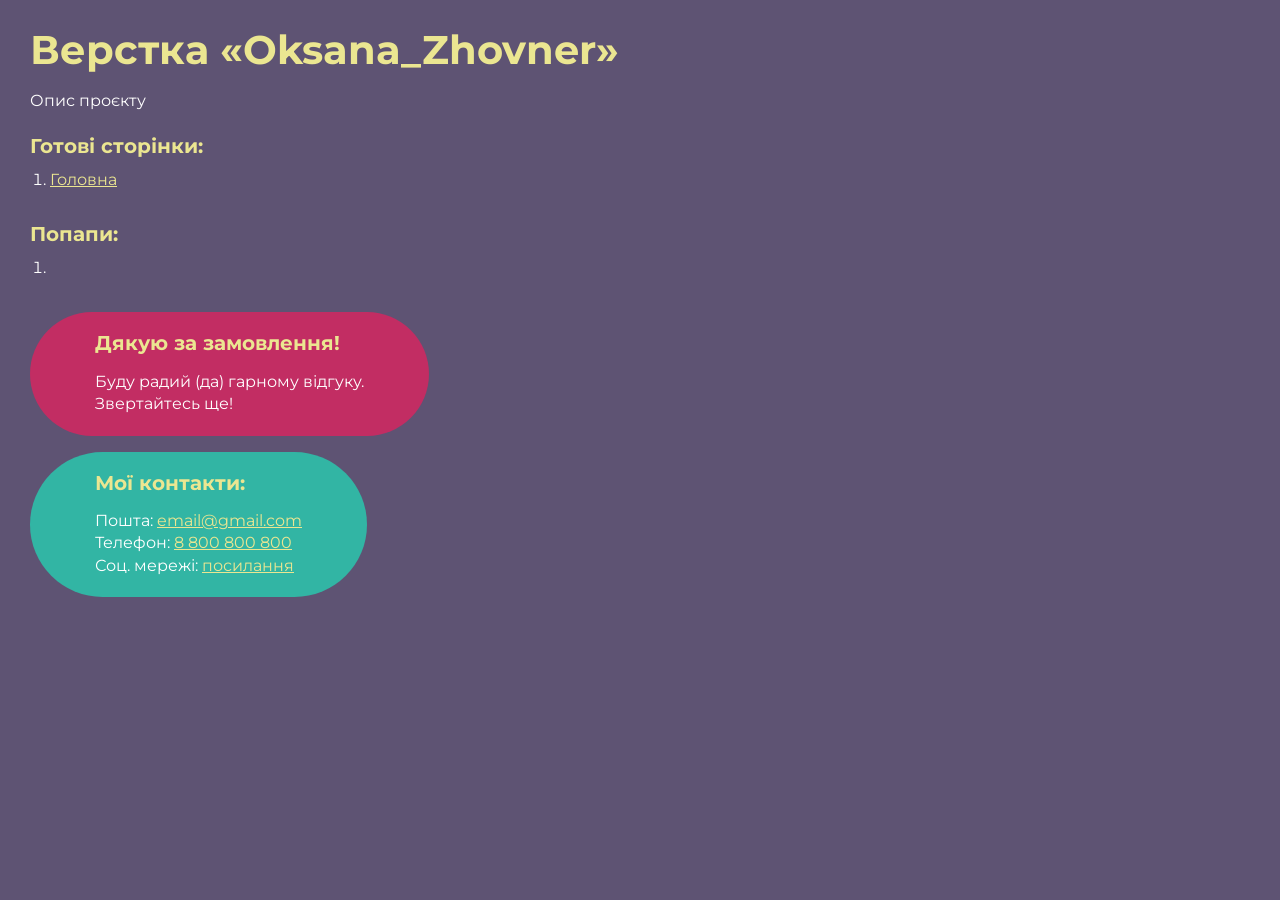
==== index.html @ d73afc0b "Add files via upload" ====
<!DOCTYPE html>
<html>

<head>
	<meta charset="UTF-8">
	<meta name="viewport" content="width=device-width, initial-scale=1.0">
	<title>Верстка «Oksana_Zhovner»</title>
</head>

<body>
	<div class="rootpage">
		<h1>Верстка «Oksana_Zhovner»</h1>
		<div class="rootpage__info">
			Опис проєкту
		</div>
		<h2>Готові сторінки:</h2>
		<ol class="rootpage__list">
			<li><a target="_blank" href="home.html">Головна</a></li>
		</ol>
		<h2>Попапи:</h2>
		<ol class="rootpage__list">
			<li><a target="_blank" href="home.html#"></a></li>
		</ol>
		<div class="rootpage__tnx">
			<h2>Дякую за замовлення!</h2>
			<p>Буду радий (да) гарному відгуку.</p>
			<p>Звертайтесь ще!</p>
		</div>
		<div class="rootpage__contacts">
			<h2>Мої контакти:</h2>
			<p>Пошта: <a href="mailto:email@gmail.com">email@gmail.com</a></p>
			<p>Телефон: <a href="tel:8800800800">8 800 800 800</a></p>
			<p>Соц. мережі: <a href="">посилання</a></p>
		</div>
	</div>
</body>
<style>
	@charset "UTF-8";
	@import url("https://fonts.googleapis.com/css?family=Montserrat:regular,700&display=swap");

	*,
	*::before,
	*::after {
		padding: 0px;
		margin: 0px;
		border: 0px;
		box-sizing: border-box;
	}

	html,
	body {
		height: 100%;
		margin: 0;
		padding: 0;
		min-width: 320px;
		width: 100%;
		color: #fff;
		background-color: #5e5373;
	}

	body {
		font-family: Montserrat;
		font-size: 100%;
		line-height: 1;
		font-size: 1rem;
	}

	a {
		text-decoration: underline;
		color: #ebe691
	}

	a:visited {
		text-decoration: underline;
		color: #aaa768;
	}

	a:hover {
		text-decoration: none;
	}

	ul li {
		list-style: none;
	}

	img {
		vertical-align: top;
	}

	.wrapper {
		width: 100%;
		min-height: 100%;
		overflow: hidden;
	}

	.rootpage {
		padding: 30px;
		display: flex;
		flex-direction: column;
		align-items: flex-start;
	}

	@media (max-width: 767px) {
		.rootpage {
			padding: 30px 15px;
		}
	}

	h1 {
		color: #ebe691;
		font-size: 2.5rem;
		margin: 0px 0px 1.25rem 0px;
	}

	@media (max-width: 767px) {
		h1 {
			font-size: 1.85rem;
			margin: 0px 0px 1.25rem 0px;
		}
	}

	h2 {
		color: #ebe691;
		font-size: 1.25rem;
		margin: 0px 0px 1rem 0px;
	}

	@media (max-width: 767px) {
		h2 {
			font-size: 1.125rem;
			margin: 0px 0px 1rem 0px;
		}
	}

	.rootpage__info {
		line-height: 140%;
		margin: 0px 0px 1.5rem 0px;
	}

	.rootpage__list {
		margin: 0px 0px 2.25rem 1.25rem;
	}

	.rootpage__list li:not(:last-child) {
		margin: 0px 0px 15px 0px;
	}

	.rootpage__contacts,
	.rootpage__tnx {
		border-radius: 200px;
		padding: 20px 65px;
		line-height: 140%;
	}

	@media (max-width: 767px) {

		.rootpage__contacts,
		.rootpage__tnx {
			border-radius: 40px;
			padding: 20px;
		}
	}

	.rootpage__contacts {
		background: #32b5a4;

	}

	.rootpage__contacts a {
		color: #ebe691;
	}

	.rootpage__tnx {
		background: #c22d63;
		margin: 0px 0px 1rem 0px;
	}
</style>

</html>
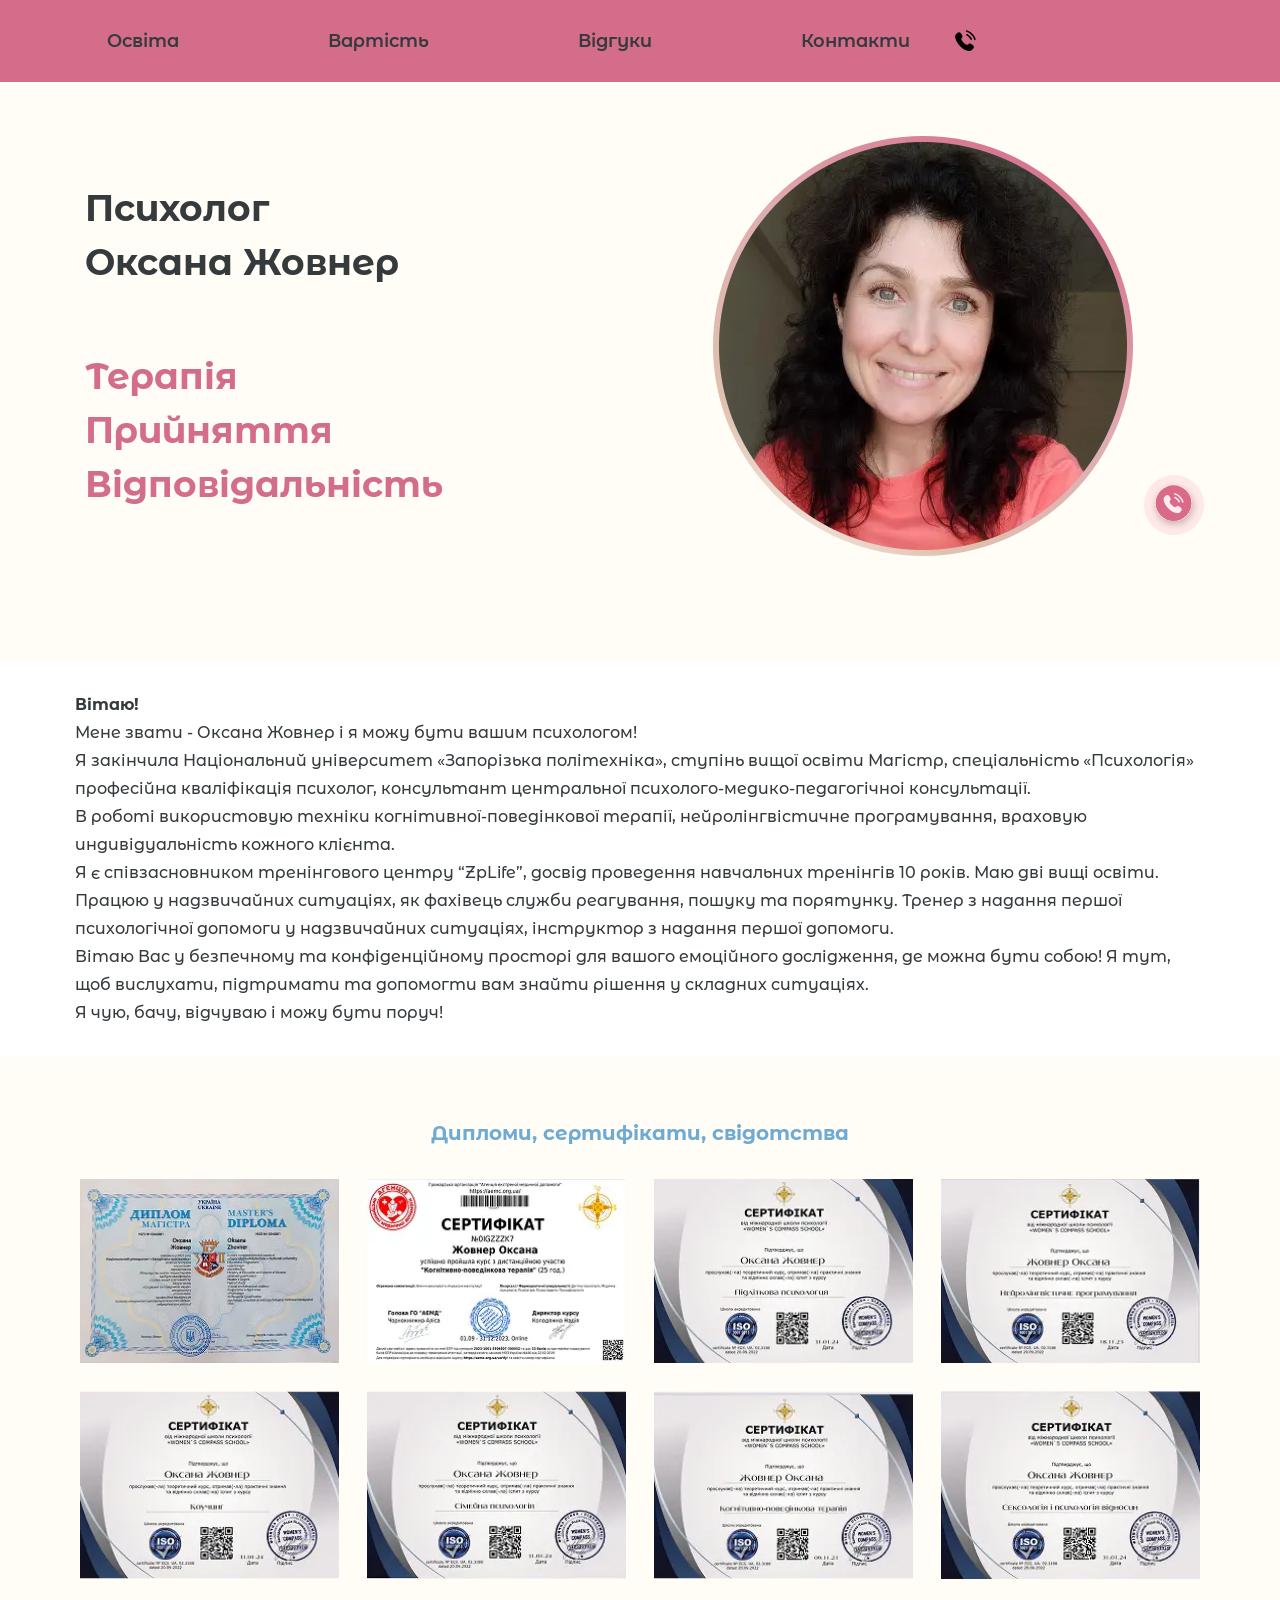
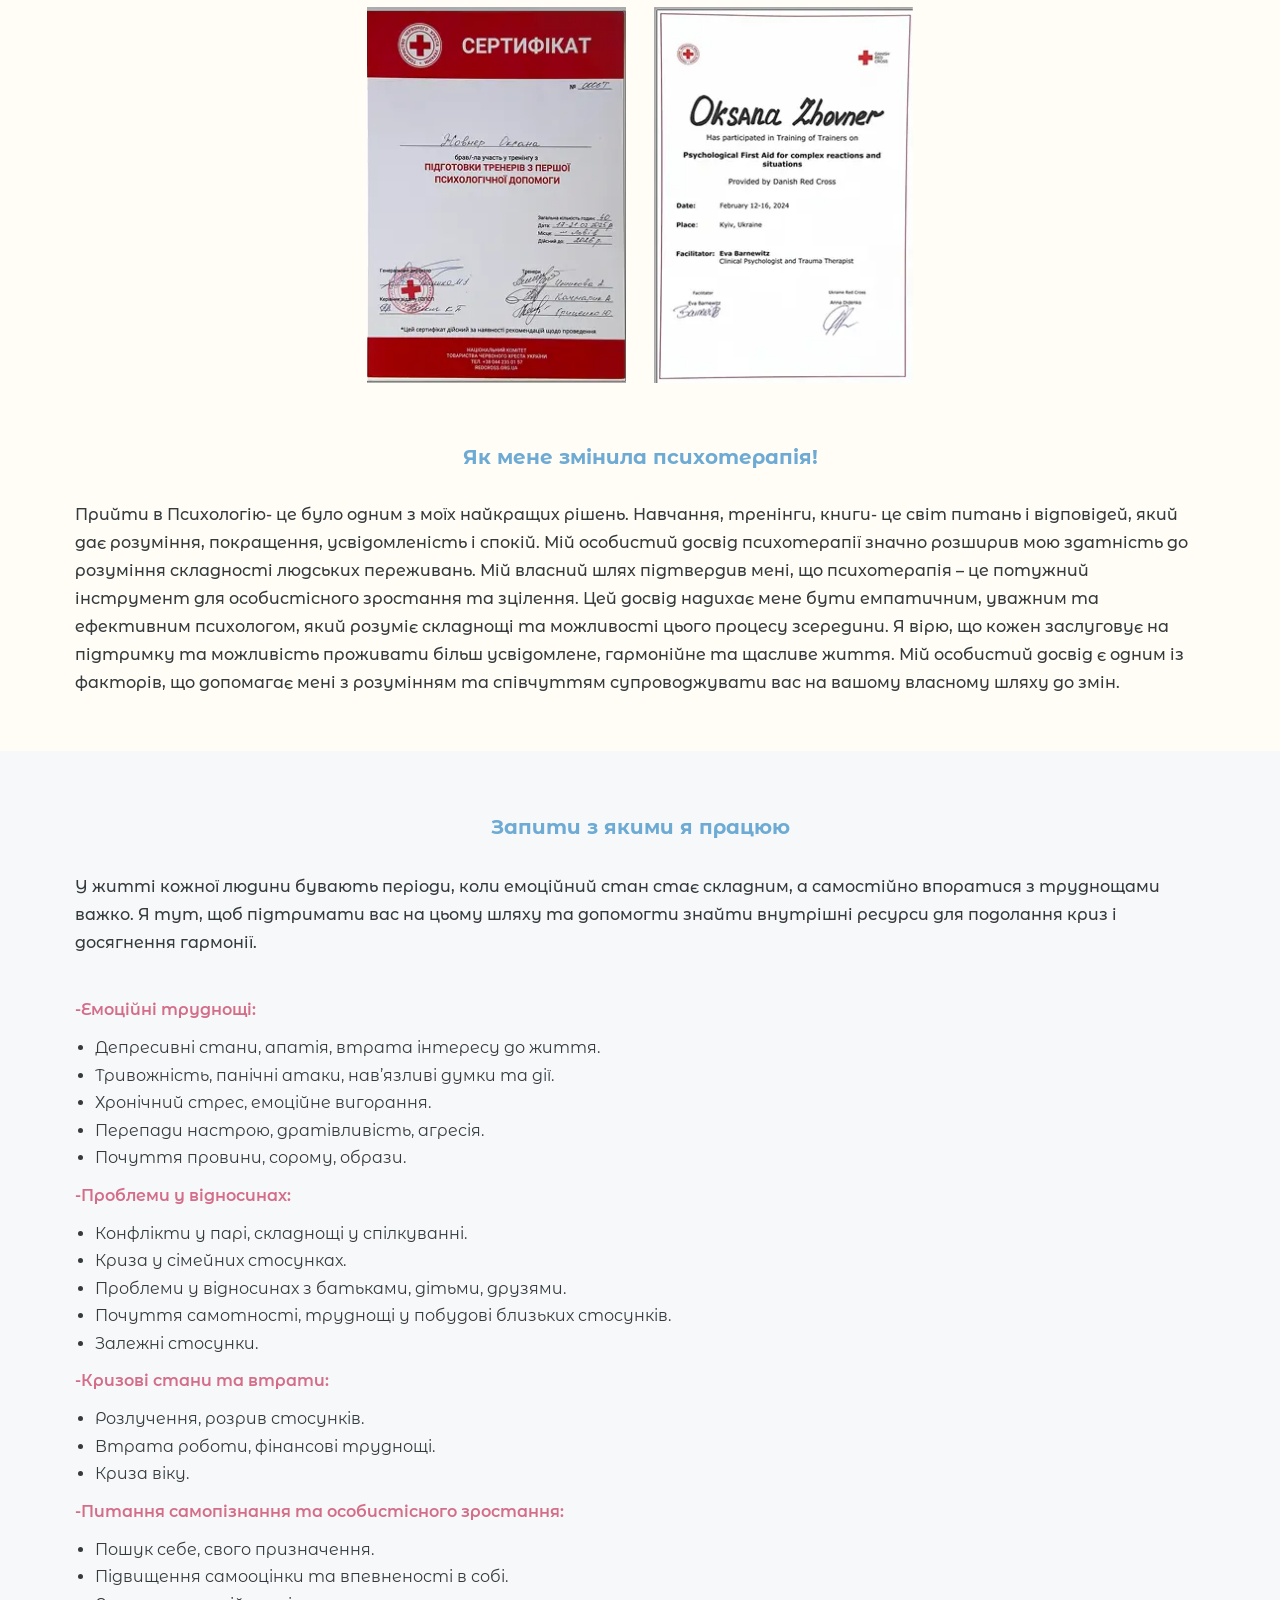
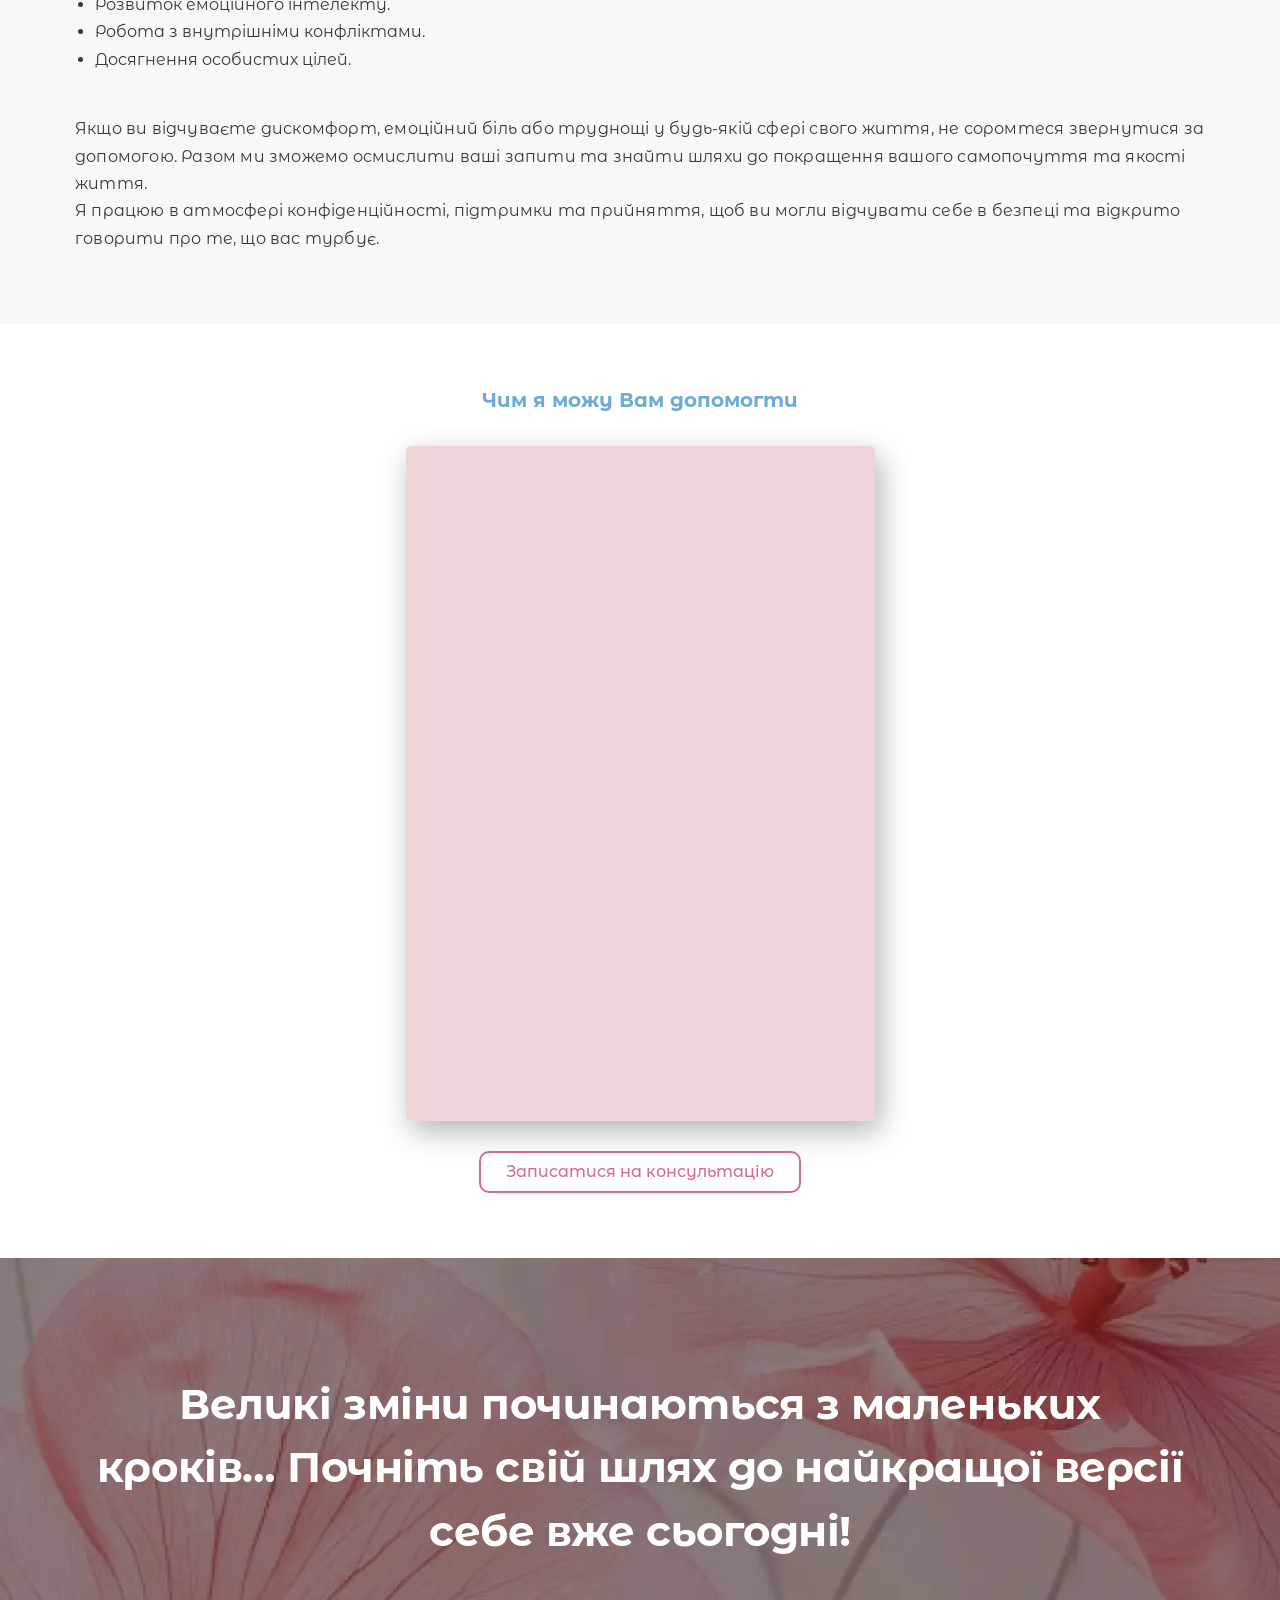
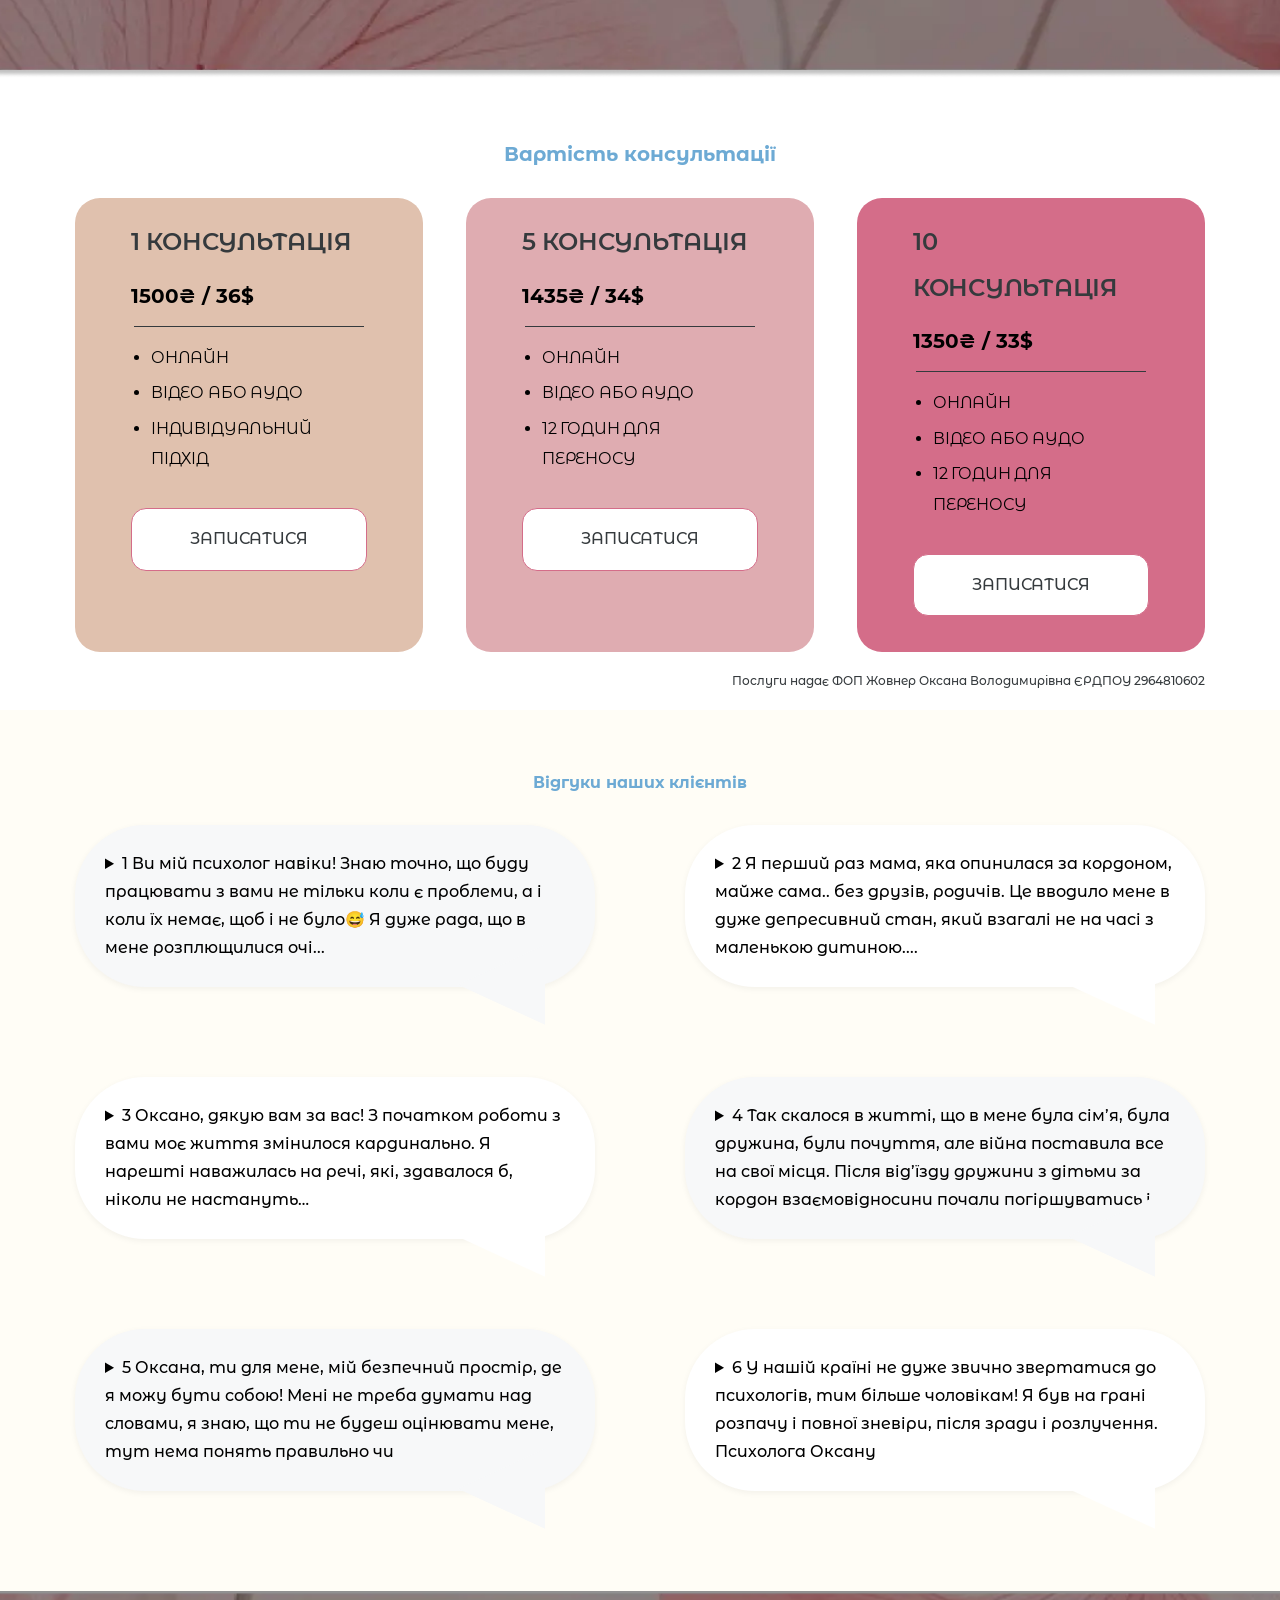
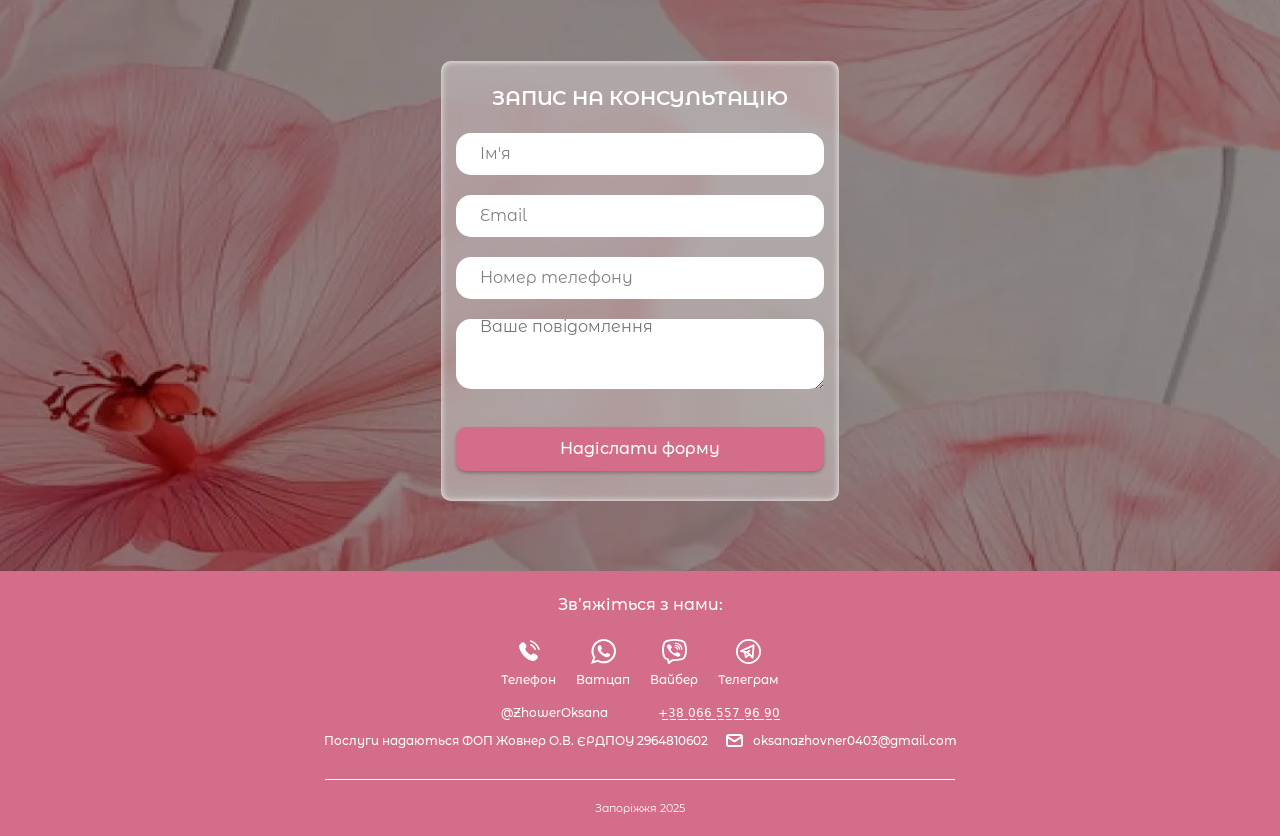
==== commit d8648c09: "Add files via upload" ====
--- a/index.html
+++ b/index.html
@@ -1,179 +1,472 @@
 <!DOCTYPE html>
-<html>
+<html lang="uk">
 
 <head>
+	<title>HomePage</title>
 	<meta charset="UTF-8">
+	<meta name="format-detection" content="telephone=no">
+	<style>
+		body {
+			opacity: 0;
+		}
+	</style>
+	<link rel="stylesheet" href="css/style.min.css?_v=20250708211549">
+	<link rel="shortcut icon" href="favicon.ico">
+	<!-- <meta name="robots" content="noindex, nofollow"> -->
 	<meta name="viewport" content="width=device-width, initial-scale=1.0">
-	<title>Верстка «Oksana_Zhovner»</title>
 </head>
 
 <body>
-	<div class="rootpage">
-		<h1>Верстка «Oksana_Zhovner»</h1>
-		<div class="rootpage__info">
-			Опис проєкту
+	<div class="wrapper">
+		<header class="header">
+			<div class="header__container">
+				<div class="header__menu menu">
+					<nav class="menu__body">
+						<ul class="menu__list">
+							<a href="#Освіта" data-goto-header data-goto=".page__diploma" class="menu__item">
+								<div class="menu__link">Освіта</div>
+							</a>
+							<a href="#Вартість" data-goto-header data-goto=".page__pricing" class="menu__item">
+								<div class="menu__link">Вартість</div>
+							</a>
+							<a href="#Відгуки" data-goto-header data-goto=".page__testimonials" class="menu__item">
+								<div class="menu__link">Відгуки</div>
+							</a>
+							<a href="#" data-goto-header data-goto=".footer" class="menu__item">
+								<div class="menu__link">Контакти</div>
+							</a>
+						</ul>
+					</nav>
+					<button type="button" class="menu__icon icon-menu"><span></span></button>
+				</div>
+				<div class="header__actions ">
+					<div class="header__hover">
+						<img class="header__icon" src="img/icon/phone-calling.svg" alt="Phone icon">
+					</div>
+					<span class="header__phone">
+						<a href="tel:+380665579690">+̲3̲8̲ ̲0̲6̲6̲ ̲5̲5̲7̲ ̲9̲6̲ ̲9̲0̲</a>
+					</span>
+				</div>
+			</div>
+		</header>
+		<div class="header__menu menu">
+			<button type="button" class="menu__icon icon-menu"><span></span></button>
+			<nav class="menu__body">
+				<ul class="menu__list">
+					<li class="menu__item"><a href="" class="menu__link"></a></li>
+					<li class="menu__item"><a href="#" class="menu__link">CONTACT US</a></li>
+				</ul>
+			</nav>
 		</div>
-		<h2>Готові сторінки:</h2>
-		<ol class="rootpage__list">
-			<li><a target="_blank" href="home.html">Головна</a></li>
-		</ol>
-		<h2>Попапи:</h2>
-		<ol class="rootpage__list">
-			<li><a target="_blank" href="home.html#"></a></li>
-		</ol>
-		<div class="rootpage__tnx">
-			<h2>Дякую за замовлення!</h2>
-			<p>Буду радий (да) гарному відгуку.</p>
-			<p>Звертайтесь ще!</p>
-		</div>
-		<div class="rootpage__contacts">
-			<h2>Мої контакти:</h2>
-			<p>Пошта: <a href="mailto:email@gmail.com">email@gmail.com</a></p>
-			<p>Телефон: <a href="tel:8800800800">8 800 800 800</a></p>
-			<p>Соц. мережі: <a href="">посилання</a></p>
+
+		<main class="page">
+			<section data-watch class="page__main main-block">
+				<div class="main-block__container">
+					<div class="main-block__content">
+						<div class="main-block__tittle">
+							<p>Психолог</p>
+							<p>Оксана Жовнер</p>
+						</div>
+						<div class="main-block__subtitle">
+							<p>Терапія</p>
+							<p>Прийняття</p>
+							<p>Відповідальність</p>
+						</div>
+					</div>
+					<div class="main-block__photo">
+						<div class="main-block__avatar">
+
+							<img class="main-block__image ibg" src="img/maine-block/maine_image.webp" alt="Image avatar Oksana Zhovner">
+						</div>
+
+						<a href="tel:+380665579690" class="main-block__phone-icon">
+							<img src="img/icon/phone_icon_pink.svg" alt="Phone icon">
+						</a>
+					</div>
+				</div>
+			</section>
+			<section data-watch-threshold="0.3" class="page__descriptions">
+				<div class="descriptions__container">
+					<div class="descriptions__text">
+						<b>Вітаю!</b>
+						<p>Мене звати - Оксана Жовнер і я можу бути вашим психологом!</p>
+						<p>Я закінчила Національний університет «Запорізька політехніка», ступінь вищої освіти Магістр, спеціальність «Психологія» професійна кваліфікація психолог, консультант центральної психолого-медико-педагогічноі консультації.</p>
+						<p>В роботі використовую техніки когнітивної-поведінкової терапії, нейролінгвістичне програмування, враховую индивідуальність кожного клієнта.</p>
+						<p>Я є співзасновником тренінгового центру “ZpLife”, досвід проведення навчальних тренінгів 10 років. Маю дві вищі освіти. Працюю у надзвичайних ситуаціях, як фахівець служби реагування, пошуку та порятунку. Тренер з надання першої психологічної допомоги у надзвичайних ситуаціях, інструктор з надання першої допомоги.</p>
+						<p>Вітаю Вас у безпечному та конфіденційному просторі для вашого емоційного дослідження, де можна бути собою! Я тут, щоб вислухати, підтримати та допомогти вам знайти рішення у складних ситуаціях.</p>
+						<p>Я чую, бачу, відчуваю і можу бути поруч!</p>
+					</div>
+				</div>
+			</section>
+			<section data-watch-threshold="0.3" class="page__diploma diploma">
+				<div class="diploma__container">
+					<div class="diploma__title">
+						<p>Дипломи, сертифікати, свідотства</p>
+					</div>
+					<div data-showmore="items" data-showmore-media="767.98" class="diploma__body">
+						<div data-showmore-content class="diploma__content">
+							<img class="diploma__image ibg" src="img/diplom/image_01.webp" alt="Diplom image">
+							<img class="diploma__image ibg" src="img/diplom/image_02.webp" alt="Diplom image">
+							<img class="diploma__image ibg" src="img/diplom/image_03.webp" alt="Diplom image">
+							<img class="diploma__image ibg" src="img/diplom/image_04.webp" alt="Diplom image">
+							<img class="diploma__image ibg" src="img/diplom/image_05.webp" alt="Diplom image">
+							<img class="diploma__image ibg" src="img/diplom/image_06.webp" alt="Diplom image">
+							<img class="diploma__image_7 ibg" src="img/diplom/image_07.webp" alt="Diplom image">
+							<img class="diploma__image_8 ibg" src="img/diplom/image_08.webp" alt="Diplom image">
+							<img class="diploma__image_9 ibg" src="img/diplom/image_09.webp" alt="Diplom image">
+							<img class="diploma__image_10 ibg" src="img/diplom/image_011.webp" alt="Diplom image">
+						</div>
+						<button hidden data-showmore-button type="button" class="diploma__more">
+							<span>Показати ще</span>
+							<img src="img/icon/arrow_right.svg" alt="Arrow image">
+							<span>Сховати</span>
+						</button>
+					</div>
+					<div class="diploma__about">
+						<div class="diploma__subtitle">Як мене змінила психотерапія!</div>
+						<div class="diploma__text">
+							Прийти в Психологію- це було одним з моїх найкращих рішень. Навчання, тренінги, книги- це світ питань і відповідей, який дає розуміння, покращення, усвідомленість і спокій.
+							Мій особистий досвід психотерапії значно розширив мою здатність до розуміння складності людських переживань.
+							Мій власний шлях підтвердив мені, що психотерапія – це потужний інструмент для особистісного зростання та зцілення. Цей досвід надихає мене бути емпатичним, уважним та ефективним психологом, який розуміє складнощі та можливості цього процесу зсередини.
+							Я вірю, що кожен заслуговує на підтримку та можливість проживати більш усвідомлене, гармонійне та щасливе життя. Мій особистий досвід є одним із факторів, що допомагає мені з розумінням та співчуттям супроводжувати вас на вашому власному шляху до змін.
+						</div>
+					</div>
+				</div>
+			</section>
+			<!--  -->
+			<section data-watch class="page__about about">
+				<div class="about__container">
+					<h2 class="about__title">
+						Запити з якими я працюю
+					</h2>
+					<div class="about__text">
+						<p class="about__intro">
+							У житті кожної людини бувають періоди, коли емоційний стан стає складним,
+							а самостійно впоратися з труднощами важко. Я тут, щоб підтримати вас на цьому шляху
+							та допомогти знайти внутрішні ресурси для подолання криз і досягнення гармонії.
+						</p>
+						<ul class="about__list">
+							<li>
+								<h3 class="about__subtitle">-Емоційні труднощі:</h3>
+								<ul class="about__list_first">
+									<li>Депресивні стани, апатія, втрата інтересу до життя.</li>
+									<li>Тривожність, панічні атаки, нав’язливі думки та дії.</li>
+									<li>Хронічний стрес, емоційне вигорання.</li>
+									<li>Перепади настрою, дратівливість, агресія.</li>
+									<li>Почуття провини, сорому, образи.</li>
+								</ul>
+							</li>
+							<li>
+								<h3 class="about__subtitle">-Проблеми у відносинах:</h3>
+								<ul class="about__list_second">
+									<li>Конфлікти у парі, складнощі у спілкуванні.</li>
+									<li>Криза у сімейних стосунках.</li>
+									<li>Проблеми у відносинах з батьками, дітьми, друзями.</li>
+									<li>Почуття самотності, труднощі у побудові близьких стосунків.</li>
+									<li>Залежні стосунки.</li>
+								</ul>
+							</li>
+							<li>
+								<h3 class="about__subtitle">-Кризові стани та втрати:</h3>
+								<ul class="about__list_third">
+									<li>Розлучення, розрив стосунків.</li>
+									<li>Втрата роботи, фінансові труднощі.</li>
+									<li>Криза віку.</li>
+								</ul>
+							</li>
+							<li>
+								<h3 class="about__subtitle">-Питання самопізнання та особистісного зростання:</h3>
+								<ul class="about__list_fourth">
+									<li>Пошук себе, свого призначення.</li>
+									<li>Підвищення самооцінки та впевненості в собі.</li>
+									<li>Розвиток емоційного інтелекту.</li>
+									<li>Робота з внутрішніми конфліктами.</li>
+									<li>Досягнення особистих цілей.</li>
+								</ul>
+							</li>
+						</ul>
+						<p class="about__outro_1">
+							Якщо ви відчуваєте дискомфорт, емоційний біль або труднощі у будь-якій сфері свого життя,
+							не соромтеся звернутися за допомогою. Разом ми зможемо осмислити ваші запити
+							та знайти шляхи до покращення вашого самопочуття та якості життя.
+						</p>
+						<p class="about__outro">
+							Я працюю в атмосфері конфіденційності, підтримки та прийняття,
+							щоб ви могли відчувати себе в безпеці та відкрито говорити про те, що вас турбує.
+						</p>
+					</div>
+				</div>
+			</section>
+			<section data-watch class="page__help">
+				<div data-prlx-parent class="help__container">
+					<h2 class="help__title">
+						Чим я можу Вам допомогти
+					</h2>
+					<div data-prlx-cx="500" class="help__body">
+						<div class="help__video">
+							<iframe src="https://www.youtube.com/embed/Cp5mmVg9e_U" title="YouTube Shorts player" allowfullscreen frameborder="0" allow="accelerometer; autoplay; clipboard-write; encrypted-media; gyroscope; picture-in-picture; web-share">
+							</iframe>
+						</div>
+						<a href="#" data-popup="#popup" class="link">
+							<button type="submit" class="help__button button button--big">Записатися на консультацію</button>
+						</a>
+
+					</div>
+				</div>
+				<div class="help__background background">
+					<img class="background__image" src="img/help/help_background_dark.webp" alt="Background image">
+					<div class="background__content">
+						<h2 class="background__subtitle">
+							Великі зміни починаються з маленьких кроків…
+							Почніть свій шлях до найкращої версії себе вже сьогодні!
+						</h2>
+					</div>
+				</div>
+			</section>
+			<section data-watch class="page__pricing">
+				<div class="pricing__container">
+					<h2 class="pricing__title">
+						Вартість консультації
+					</h2>
+					<div class="pricing__items">
+						<article class="pricing__item item-pricing--one">
+							<h3 class="item-pricing__title">1 консультація</h3>
+							<div class="item-pricing__cost">1500₴ / 36$</div>
+							<hr class="item-pricing__line">
+							<ul class="item-pricing__feauters">
+								<li>онлайн</li>
+								<li>відео або аудо</li>
+								<li>індивідуальний підхід</li>
+							</ul>
+							<a href="#" data-popup="#popup" class="link">
+								<button type="submit" class="help__button button button--wight">Записатися</button>
+							</a>
+						</article>
+						<article class="pricing__item item-pricing--five">
+							<h3 class="item-pricing__title">5 консультація</h3>
+							<div class="item-pricing__cost">1435₴ / 34$</div>
+							<hr class="item-pricing__line">
+							<ul class="item-pricing__feauters">
+								<li>онлайн</li>
+								<li>відео або аудо</li>
+								<li>12 годин для переносу</li>
+							</ul>
+							<a href="#" data-popup="#popup" class="link">
+								<button type="submit" class="help__button button button--wight">Записатися</button>
+							</a>
+						</article>
+						<article class="pricing__item item-pricing--ten">
+							<h3 class="item-pricing__title">10 консультація</h3>
+							<div class="item-pricing__cost">1350₴ / 33$</div>
+							<hr class="item-pricing__line">
+							<ul class="item-pricing__feauters">
+								<li>онлайн</li>
+								<li>відео або аудо</li>
+								<li>12 годин для переносу</li>
+							</ul>
+							<a href="#" data-popup="#popup" class="link">
+								<button type="submit" class="help__button button button--wight">Записатися</button>
+							</a>
+						</article>
+					</div>
+					<div class="pricing__info">
+						Послуги надає ФОП Жовнер Оксана Володимирівна ЄРДПОУ 2964810602
+					</div>
+				</div>
+			</section>
+			<section data-watch class="page__testimonials">
+				<div class="testimonials__container">
+					<h2 class="testimonials__title">
+						Відгуки наших клієнтів
+					</h2>
+					<div class="testimonials__body">
+						<div data-spollers data-one-spoller class="testimonials__spollers spollers-testimonials">
+							<details class="spollers-testimonials__item">
+								<summary class="spollers-testimonials__title">
+									1 Ви мій психолог навіки! Знаю точно, що буду працювати з вами не тільки коли є проблеми, а і коли їх немає, щоб і не було😅
+									Я дуже рада, що в мене розплющилися очі...
+								</summary>
+								<div class="spollers-testimonials__body">
+									Ви мій психолог навіки! Знаю точно, що буду працювати з вами не тільки коли є проблеми, а і коли їх немає, щоб і не було😅
+									Я дуже рада, що в мене розплющилися очі, я ніби прокинулась від того нескінченного коматоза..
+									Дякую вам! А ще дуже цікаві домашні завдання
+								</div>
+							</details>
+							<details class="spollers-testimonials__item">
+								<summary class="spollers-testimonials__title">
+									2 Я перший раз мама, яка опинилася за кордоном, майже сама.. без друзів, родичів. Це вводило мене в дуже депресивний стан, який взагалі не на часі з маленькою дитиною....
+								</summary>
+								<div class="spollers-testimonials__body">
+									Я перший раз мама, яка опинилася за кордоном, майже сама.. без друзів, родичів. Це вводило мене в дуже депресивний стан, який взагалі не на часі з маленькою дитиною.
+									якую вам за підтримку, за те що ви не осудили, а були поруч
+								</div>
+							</details>
+							<details class="spollers-testimonials__item">
+								<summary class="spollers-testimonials__title">
+									3 Оксано, дякую вам за вас! З початком роботи з вами моє життя змінилося кардинально. Я нарешті наважилась на речі, які, здавалося б, ніколи не настануть…
+								</summary>
+								<div class="spollers-testimonials__body">
+									Оксано, дякую вам за вас! З початком роботи з вами моє життя змінилося кардинально. Я нарешті наважилась на речі, які, здавалося б, ніколи не настануть…
+									Я знайшла любов.. Любов до себе.
+									Відчуваю себе дуже гармонійно, як ніколи до того.
+									Дякую за вашу роботу, буду обов’язково ...
+								</div>
+							</details>
+							<details class="spollers-testimonials__item">
+								<summary class="spollers-testimonials__title">
+									4 Так скалося в житті, що в мене була сім’я, була дружина, були почуття, але війна поставила все на свої місця. Після від’їзду дружини з дітьми за кордон взаємовідносини почали погіршуватись і
+								</summary>
+								<div class="spollers-testimonials__body">
+									Так сталося в житті, що в мене була сім’я, була дружина, були почуття, але війна поставила все на свої місця. Після від’їзду дружини з дітьми за кордон взаємовідносини почали погіршуватись і наш 12-річний шлюб розпався. Мені знадобилося більше року, щоб зрозуміти, що без компетентного і професійного спеціаліста я не зможу відновити свій емоційний стан. Моя сестра порадила мені звернутися до психолога. І ось у вересні 2023р. я почав наше спілкування з Оксаною. Відразу в мене склалось враження, що це досвідчений і розумний фахівець, знаток своєї психологічної справи. Кожна зустріч з Оксаною проходила у комфортній обстановці, під час якої ми фіксували прогрес, домашні завдання і робили висновки. Треба відмітити, що тільки бажання і плідна співпраця з Оксаною змогли наповнити мене всередині і відновити мене як особистість, як чоловіка, який любить, цінує, поважає себе, і заслуговує на те, щоб бути щасливим і дарувати щастя і щасливі моменти іншим.
+								</div>
+							</details>
+							<details class="spollers-testimonials__item">
+								<summary class="spollers-testimonials__title">
+									5 Оксана, ти для мене, мій безпечний простір, де я можу бути собою! Мені не треба думати над словами, я знаю, що ти не будеш оцінювати мене, тут нема понять правильно чи
+								</summary>
+								<div class="spollers-testimonials__body">
+									Оксана, ти для мене, мій безпечний простір, де я можу бути собою! Мені не треба думати над словами, я знаю, що ти не будеш оцінювати мене, тут нема понять правильно чи неправильно. Я не хочу ділитися особистим з людьми, щоб когось не засмучувати, а когось не радувати.
+									Ти моя найкраща подружка за гроші і це для мене найкращий і найзручніший варіант! Дякую за професійність, за відчуття і підтримку!
+								</div>
+							</details>
+							<details class="spollers-testimonials__item">
+								<summary class="spollers-testimonials__title">
+									6 У нашій країні не дуже звично звертатися до психологів, тим більше чоловікам! Я був на грані розпачу і повної зневіри, після зради і розлучення. Психолога Оксану
+								</summary>
+								<div class="spollers-testimonials__body">
+									У нашій країні не дуже звично звертатися до психологів, тим більше чоловікам! Я був на грані розпачу і повної зневіри, після зради і розлучення. Психолога Оксану мені порекомендував друг, якому його друг розповідав про її роботу.
+									Зараз я розумію, що звернутись до психолога, було моє найкраще рішення за останній рік! Чуйна, спокійна, розумна, зважена, вміє слухати, інтелігентна людина.
+									Зараз я відчуваю впевненість у завтрашньому дні, я знаю, що саме зараз мій найкращий час для себе!
+									Дякую за роботу!
+								</div>
+							</details>
+						</div>
+					</div>
+				</div>
+			</section>
+			<section data-watch class="page__contacts contacts">
+				<div class="contacts__backgrounds">
+					<img class="contacts__image" src="img/contacts/Mask group.webp" alt="Backgrounds image">
+				</div>
+				<div class="container__contacts">
+					<div class="contacts__body">
+						<form action="#" class="contacts__form form">
+							<h2 class="form__title">Запис на консультацію</h2>
+							<div class="form__item">
+								<input autocomplete="off" type="text" name="form[]" data-error="Error" data-required placeholder="Ім'я" class="form__input">
+							</div>
+							<div class="form__item">
+								<input autocomplete="off" type="text" name="form[]" data-error="Error" data-required="email" placeholder="Email" class="form__input">
+							</div>
+							<div class="form__item">
+								<input autocomplete="off" type="number" name="form[]" data-error="Error" data-required="Phone" placeholder="Номер телефону" class="form__input">
+							</div>
+							<div class="form__item">
+								<textarea autocomplete="off" name="form[]" placeholder="Ваше повідомлення" data-error="Error" class="form__input--text"></textarea>
+							</div>
+							<div class="form__item">
+								<button type="submit" class="form__button button button--send">
+									Надіслати форму
+								</button>
+							</div>
+						</form>
+					</div>
+				</div>
+			</section>
+		</main>
+		<footer class="footer">
+			<div class="footer__container">
+				<h2 class="footer__title">Зв’яжіться з нами:</h2>
+				<div class="footer__social social">
+					<div class="social__items">
+						<div class="social__item">
+							<a href="tel:+380665579690" class="social__conact">
+								<img class="social__icon" src="img/icon/phone.svg" alt="Icon phone call">
+								<div class="social__label">Телефон</div>
+							</a>
+						</div>
+						<div class="social__item">
+							<a href="https://wa.me/380665579690" class="social__conact">
+								<img class="social__icon" src="img/icon/watsap.svg" alt="Icon whatsapp">
+								<div class="social__label">Ватцап</div>
+							</a>
+						</div>
+						<div class="social__item">
+							<a href="viber://chat?number=+380665579690" class="social__conact">
+								<img class="social__icon" src="img/icon/viber.svg" alt="Icon viber">
+								<div class="social__label">Вайбер</div>
+							</a>
+						</div>
+						<div class="social__item">
+							<a href="https://t.me/ZhovnerOksana" class="social__conact">
+								<img class="social__icon" src="img/icon/telegram.svg" alt="Icon telegram">
+								<div class="social__label">Телеграм</div>
+							</a>
+						</div>
+					</div>
+				</div>
+				<div class="footer__info">
+					<div class="footer__block">
+						<p><a href="https://t.me/ZhovnerOksana">@ZhowerOksana</a></p>
+					</div>
+					<div class="footer__block">
+						<p class="footer__call">
+							<a href="tel:+380665579690">+̲3̲8̲ ̲0̲6̲6̲ ̲5̲5̲7̲ ̲9̲6̲ ̲9̲0̲</a>
+						</p>
+					</div>
+				</div>
+				<div class="footer__paid">
+					<div class="footer__blocks">
+						<p>Послуги надаються ФОП Жовнер О.В. ЄРДПОУ 2964810602</p>
+					</div>
+					<div class="footer__blocks">
+						<a class="footer__mail" href="mailto:devchapter@gmail.com">oksanazhovner0403@gmail.com
+							<img class="footer__icons" src="img/icon/list-mail.svg" alt="Icon e-mail">
+						</a>
+					</div>
+				</div>
+				<div class="footer__decor"></div>
+				<div class="footer__copyright">
+					<p>Запоріжжя 2025</p>
+				</div>
+			</div>
+		</footer>
+	</div>
+	<script src="js/app.min.js?_v=20250708211549"></script>
+	<div id="popup" aria-hidden="true" class="popup">
+		<div class="popup__wrapper">
+			<div class="popup__content">
+				<button data-close type="button" class="popup__close">
+					<svg width="23" height="23" viewBox="0 0 23 23" fill="none" xmlns="http://www.w3.org/2000/svg">
+						<path opacity="0.850056" d="M1.73333 1.48883L21.5469 21.0288" stroke="#979797" stroke-linecap="square" />
+						<path opacity="0.850056" d="M21.2667 1.48883L1.45309 21.0288" stroke="#979797" stroke-linecap="square" />
+					</svg>
+				</button>
+				<div class="popup__text">
+					<form action="#" class="contacts__form form--popup">
+						<h2 class="form__title">Запис на консультацію</h2>
+						<div class="form__item">
+							<input autocomplete="off" type="text" name="form[]" data-error="Error" data-required placeholder="Ім'я" class="form__input">
+						</div>
+						<div class="form__item">
+							<input autocomplete="off" type="text" name="form[]" data-error="Error" data-required="email" placeholder="Email" class="form__input">
+						</div>
+						<div class="form__item">
+							<input autocomplete="off" type="number" name="form[]" data-error="Error" data-required="Phone" placeholder="Номер телефону" class="form__input">
+						</div>
+						<div class="form__item">
+							<textarea autocomplete="off" name="form[]" placeholder="Ваше повідомлення" data-error="Error" class="form__input--text"></textarea>
+						</div>
+						<div class="form__item">
+							<button type="submit" class="form__button button button--send">
+								Надіслати форму
+							</button>
+						</div>
+					</form>
+				</div>
+			</div>
 		</div>
 	</div>
 </body>
-<style>
-	@charset "UTF-8";
-	@import url("https://fonts.googleapis.com/css?family=Montserrat:regular,700&display=swap");
-
-	*,
-	*::before,
-	*::after {
-		padding: 0px;
-		margin: 0px;
-		border: 0px;
-		box-sizing: border-box;
-	}
-
-	html,
-	body {
-		height: 100%;
-		margin: 0;
-		padding: 0;
-		min-width: 320px;
-		width: 100%;
-		color: #fff;
-		background-color: #5e5373;
-	}
-
-	body {
-		font-family: Montserrat;
-		font-size: 100%;
-		line-height: 1;
-		font-size: 1rem;
-	}
-
-	a {
-		text-decoration: underline;
-		color: #ebe691
-	}
-
-	a:visited {
-		text-decoration: underline;
-		color: #aaa768;
-	}
-
-	a:hover {
-		text-decoration: none;
-	}
-
-	ul li {
-		list-style: none;
-	}
-
-	img {
-		vertical-align: top;
-	}
-
-	.wrapper {
-		width: 100%;
-		min-height: 100%;
-		overflow: hidden;
-	}
-
-	.rootpage {
-		padding: 30px;
-		display: flex;
-		flex-direction: column;
-		align-items: flex-start;
-	}
-
-	@media (max-width: 767px) {
-		.rootpage {
-			padding: 30px 15px;
-		}
-	}
-
-	h1 {
-		color: #ebe691;
-		font-size: 2.5rem;
-		margin: 0px 0px 1.25rem 0px;
-	}
-
-	@media (max-width: 767px) {
-		h1 {
-			font-size: 1.85rem;
-			margin: 0px 0px 1.25rem 0px;
-		}
-	}
-
-	h2 {
-		color: #ebe691;
-		font-size: 1.25rem;
-		margin: 0px 0px 1rem 0px;
-	}
-
-	@media (max-width: 767px) {
-		h2 {
-			font-size: 1.125rem;
-			margin: 0px 0px 1rem 0px;
-		}
-	}
-
-	.rootpage__info {
-		line-height: 140%;
-		margin: 0px 0px 1.5rem 0px;
-	}
-
-	.rootpage__list {
-		margin: 0px 0px 2.25rem 1.25rem;
-	}
-
-	.rootpage__list li:not(:last-child) {
-		margin: 0px 0px 15px 0px;
-	}
-
-	.rootpage__contacts,
-	.rootpage__tnx {
-		border-radius: 200px;
-		padding: 20px 65px;
-		line-height: 140%;
-	}
-
-	@media (max-width: 767px) {
-
-		.rootpage__contacts,
-		.rootpage__tnx {
-			border-radius: 40px;
-			padding: 20px;
-		}
-	}
-
-	.rootpage__contacts {
-		background: #32b5a4;
-
-	}
-
-	.rootpage__contacts a {
-		color: #ebe691;
-	}
-
-	.rootpage__tnx {
-		background: #c22d63;
-		margin: 0px 0px 1rem 0px;
-	}
-</style>
 
 </html>
--- a/css/style.min.css
+++ b/css/style.min.css
@@ -0,0 +1 @@
+@import url(https://fonts.googleapis.com/css?family=Montserrat+Alternates:regular,500,600,700&display=swap);/*! tailwindcss v4.1.6 | MIT License | https://tailwindcss.com */:root{--primary:#0a9396;--secondary:#94d2bd;--bg-primary:#FFFDF6;--bg-secondary:#F7F8F9;--bg-accent:#D46D89;--bg-card:#E0C1AE;--text-accent:#6DAAD4}*{padding:0;margin:0;border:0}*,*::after,*::before{box-sizing:border-box}*::after,*::before{display:inline-block}body,html{height:100%;min-width:320px}body{color:#353a3d;line-height:1;font-family:"Montserrat Alternates";font-size:1rem;-ms-text-size-adjust:100%;-moz-text-size-adjust:100%;-webkit-text-size-adjust:100%;-webkit-font-smoothing:antialiased;-moz-osx-font-smoothing:grayscale}button,input,textarea{font-family:"Montserrat Alternates";font-size:inherit;line-height:inherit;color:inherit;background-color:rgba(0,0,0,0)}input,textarea{width:100%}label{display:inline-block}button,option,select{cursor:pointer}a{display:inline-block;color:inherit;text-decoration:none}ul li{list-style:none}img{vertical-align:top}h1,h2,h3,h4,h5,h6{font-weight:inherit;font-size:inherit}.lock body{overflow:hidden;touch-action:none;-ms-scroll-chaining:none;overscroll-behavior:none}.loaded body{opacity:1;transition:opacity .3s}.wrapper{min-height:100%;display:flex;flex-direction:column;overflow:hidden}@supports (overflow:clip){.wrapper{overflow:clip}}.wrapper>main{flex:1 1 auto}.wrapper>*{min-width:0}[class*=__container]{max-width:72.5rem;margin:0 auto;padding:0 .9375rem}[class*="--gc"]{display:grid;min-width:0;grid-template-columns:.9375rem 1fr minmax(auto,70.625rem) 1fr .9375rem}[class*="--gc"]>*{min-width:0;grid-column:3/4}.menu__link{font-size:1.5625rem}.icon-menu{display:none}body::after{content:"";background-color:rgba(0,0,0,.5);position:fixed;width:100%;height:100%;top:0;left:0;opacity:0;transition:opacity .8s ease 0s;pointer-events:none;z-index:149}.popup-show body::after{opacity:1}.popup{position:fixed;top:0;left:0;bottom:0;right:0;padding:30px 10px;transition:visibility .8s ease 0s;visibility:hidden;pointer-events:none}.popup_show{z-index:150;visibility:visible;overflow:auto;pointer-events:auto}.popup_show .popup__content{visibility:visible;-webkit-transform:scale(1);transform:scale(1)}.popup__wrapper{display:flex;flex-direction:column;align-items:center;min-height:100%;flex:1 1 auto;width:100%;display:flex;justify-content:center;align-items:center}.popup__content{visibility:hidden;-webkit-transform:scale(0);transform:scale(0);transition:-webkit-transform .5s ease 0s;transition:transform .5s ease 0s;transition:transform .5s ease 0s,-webkit-transform .5s ease 0s;background-color:#fffdf6;padding:20px;width:100%;max-width:500px;border-radius:20px}.lock .popup__content{visibility:visible}.spollers{display:grid;gap:15px}.spollers__item{font-size:1.25rem}.spollers__title{width:100%;cursor:default;text-align:left;border:1px solid #eee;padding:.625rem .9375rem;border-radius:.3125rem;position:relative;list-style:none}.spollers__title::-webkit-details-marker,.spollers__title::marker{display:none}._spoller-init .spollers__title{cursor:pointer}._spoller-init .spollers__title::after,._spoller-init .spollers__title::before{content:"";position:absolute;right:10px;top:50%;background-color:#000;height:2px;width:15px;transition:-webkit-transform .5s ease 0s;transition:transform .5s ease 0s;transition:transform .5s ease 0s,-webkit-transform .5s ease 0s}._spoller-init .spollers__title::before{-webkit-transform:translate(-75%,-50%) rotate(40deg);transform:translate(-75%,-50%) rotate(40deg)}._spoller-init .spollers__title::after{-webkit-transform:translate(0,-50%) rotate(-40deg);transform:translate(0,-50%) rotate(-40deg)}._spoller-init .spollers__title._spoller-active::before{-webkit-transform:translateX(-75%) rotate(-40deg);transform:translateX(-75%) rotate(-40deg)}._spoller-init .spollers__title._spoller-active::after{-webkit-transform:rotate(40deg);transform:rotate(40deg)}.spollers__body{padding:1.25rem;border-radius:.3125rem;border:1px solid #eee}[data-showmore-button]{margin-top:.75rem;display:flex;align-items:center;gap:.5625rem;display:none;transition:all .3s ease}[data-showmore-button] span{font-size:.75rem;font-weight:700;color:var(--bg-accent);text-transform:uppercase}[data-showmore-button] span:last-child{display:none}._showmore-active [data-showmore-button] span{font-size:.75rem;font-weight:700;color:var(--bg-accent);text-transform:uppercase;display:none}._showmore-active [data-showmore-button] span:last-child{display:block}.ibg{width:100%;height:100%;-o-object-fit:cover;object-fit:cover}.ibg--top{-o-object-position:top;object-position:top}.ibg--bottom{-o-object-position:bottom;object-position:bottom}.ibg--left{-o-object-position:left;object-position:left}.ibg--right{-o-object-position:right;object-position:right}.ibg--contain{-o-object-fit:contain;object-fit:contain}.header{position:fixed;z-index:50;width:100%;top:0;left:0;padding-top:.1875rem;padding-bottom:.1875rem;background-color:var(--bg-accent)}.header._header-scroll{background-color:rgba(212,109,136,.7764705882)}.header__container{display:flex;align-items:center;justify-content:space-evenly;min-height:4.75rem}.header__actions{position:relative;z-index:1;display:flex;align-items:center;gap:.75rem;padding-left:.625rem}.header__phone{color:#353a3d;font-weight:500;font-size:1.1875rem;line-height:.6428571429;opacity:0;white-space:nowrap;text-decoration:underline;transition:opacity .4s ease-out,-webkit-transform .9s ease-out;transition:opacity .4s ease-out,transform .9s ease-out;transition:opacity .4s ease-out,transform .9s ease-out,-webkit-transform .9s ease-out}.header__icon{position:relative;z-index:5;flex:0 0 1.5625rem}.menu__list{display:flex;flex-wrap:wrap;align-items:center;row-gap:1.875rem;row-gap:.9375rem}.menu__link{color:#353a3d;font-weight:600;font-size:1.125rem;line-height:.5714285714;transition:all .3s ease 0s}.footer{background-color:var(--bg-accent);padding:1.25rem 0 1.25rem 0}.footer__title{color:#fff;text-align:center;font-weight:500;line-height:1.75}.footer__social{display:flex;flex-wrap:wrap;justify-content:center;gap:1.875rem;margin-bottom:.3125rem}.footer__info{display:flex;justify-content:center;flex-wrap:wrap;gap:3.125rem}.footer__block{display:flex;align-items:center;gap:1.25em}.footer__block a,.footer__block p{color:#fff;font-size:.75rem;font-weight:500;line-height:2.3333333333;transition:all .3s ease}.footer__paid{position:relative;display:flex;align-items:center;justify-content:center;gap:1.125em;padding-bottom:.1875rem}.footer__blocks p{color:#fff;font-size:.75rem;font-weight:500;line-height:2.3333333333}.footer__blocks a{color:#fff;font-size:.75rem;font-weight:500;line-height:2.3333333333;transition:all .3s ease}.footer__mail{display:flex;flex-wrap:wrap;flex-direction:row-reverse;align-items:center;gap:.625rem;justify-content:center}.footer__decor{margin:1.25rem auto;width:100%;max-width:39.375rem;height:.0625rem;background-color:#fff;border:none}.footer__copyright{color:#fff;text-align:center;font-size:.6875rem;line-height:1.5;letter-spacing:-.0075625rem}.social__items{display:flex;align-items:center;gap:1.25rem}.social__conact{display:flex;flex-direction:column;align-items:center;gap:.125rem;text-decoration:none;border-radius:.625rem;transition:all .3s ease}.social__icon{width:1.5625rem;height:1.5625rem;display:flex;align-items:center;justify-content:center}.social__label{color:#fff;font-weight:500;font-size:.75rem;line-height:2.3333333333;transition:all .3s ease}.page__pricing{padding-bottom:.9375rem}.page__testimonials{background-color:var(--bg-primary)}.main-block{background-color:var(--bg-primary)}.main-block__container{position:relative;display:flex;flex-wrap:wrap;justify-content:center;align-items:center}.main-block__content{flex:0 1 50%;align-self:center;padding:.625rem .625rem}.main-block__tittle{max-width:22.375rem;color:#353a3d;font-weight:700;line-height:1.5}.main-block__subtitle{color:var(--bg-accent);font-weight:700;line-height:1.5;max-width:22.375rem}.main-block__photo{flex:0 1 50%;position:relative;display:flex;justify-content:center;align-items:center}.main-block__avatar{position:relative;z-index:1;display:flex;align-items:center;justify-content:center;padding:.375rem;border-radius:50%;background:linear-gradient(214deg,#d46d89 8.42%,#dfacb1 45.03%,#e0c1ae 77.33%,#fff 97.99%);width:clamp(15.625rem,40vw,26.25rem);height:clamp(15.625rem,40vw,26.25rem);color:#fff}.main-block__avatar__image{display:block;width:100%;height:100%;border-radius:50%;background-color:#fff}.main-block__avatar__image img{max-width:100%;-o-object-fit:cover;object-fit:cover}.main-block__phone-icon{position:absolute;bottom:1.25rem;right:0;padding:.3125rem;cursor:pointer}.main-block__phone-icon img{width:3.125rem;height:3.125rem}.main-block__phone-icon::after{content:"";position:absolute;top:.5625rem;left:.5625rem;width:2.5rem;height:2.5rem;border-radius:50%;background-color:#f85b85;opacity:.12;-webkit-transform:scale(1.5);transform:scale(1.5);-webkit-animation:play-circle 2s infinite ease;animation:play-circle 2s infinite ease}.main-block__phone-icon::after:hover{-webkit-animation-play-state:paused;animation-play-state:paused}@-webkit-keyframes play-circle{0%{-webkit-transform:scale(1.6);transform:scale(1.6);opacity:.11}100%{opacity:0;-webkit-transform:scale(2.5);transform:scale(2.5)}}@keyframes play-circle{0%{-webkit-transform:scale(1.6);transform:scale(1.6);opacity:.11}100%{opacity:0;-webkit-transform:scale(2.5);transform:scale(2.5)}}.descriptions{background-color:var(--bg-secondary)}.descriptions__text{color:#353a3d;font-weight:500;line-height:1.75}.diploma{background-color:var(--bg-primary)}.diploma__title{color:var(--text-accent);font-weight:700;text-align:center;line-height:1.4;margin-bottom:2rem}.diploma__content{position:relative;z-index:1;padding-left:.3125rem;padding-right:.3125rem;display:grid;grid-template-columns:repeat(4,1fr);justify-items:center;align-items:center;justify-content:center}.diploma__image{-o-object-fit:cover;object-fit:cover}.diploma__image img{max-width:100%}.diploma__about{padding-top:3.75rem}.diploma__subtitle{color:var(--text-accent);font-weight:700;text-align:center;line-height:1.4}.diploma__subtitle:not(:last-child){margin-bottom:1.875rem}.diploma__text{color:#353a3d;font-weight:500;line-height:1.75}.about{background-color:var(--bg-secondary)}.about__container{padding-bottom:1.875rem}.about__title{color:var(--text-accent);font-weight:700;text-align:center;line-height:1.4;margin-bottom:2rem;-webkit-transform:translate(0,15%);transform:translate(0,15%);opacity:0;transition:opacity .5s .3s,-webkit-transform .5s .3s;transition:transform .5s .3s,opacity .5s .3s;transition:transform .5s .3s,opacity .5s .3s,-webkit-transform .5s .3s}._watcher-view .about__title{-webkit-transform:translate(0,0);transform:translate(0,0);opacity:1}.about__intro{color:#353a3d;font-weight:500;line-height:1.75;-webkit-transform:translate(0,15%);transform:translate(0,15%);opacity:0;transition:opacity .5s .5s,-webkit-transform .5s .5s;transition:transform .5s .5s,opacity .5s .5s;transition:transform .5s .5s,opacity .5s .5s,-webkit-transform .5s .5s}._watcher-view .about__intro{-webkit-transform:translate(0,0);transform:translate(0,0);opacity:1}.about__list li{color:#353a3d;list-style:none;line-height:1.7142857143}.about__list li ul li{list-style:disc;margin-left:1.25rem}.about__list_first{-webkit-transform:translate(0,15%);transform:translate(0,15%);opacity:0;transition:opacity .5s .6s,-webkit-transform .5s .6s;transition:transform .5s .6s,opacity .5s .6s;transition:transform .5s .6s,opacity .5s .6s,-webkit-transform .5s .6s}._watcher-view .about__list_first{-webkit-transform:translate(0,0);transform:translate(0,0);opacity:1}.about__list_second{-webkit-transform:translate(0,15%);transform:translate(0,15%);opacity:0;transition:opacity .6s .65s,-webkit-transform .6s .65s;transition:transform .6s .65s,opacity .6s .65s;transition:transform .6s .65s,opacity .6s .65s,-webkit-transform .6s .65s}._watcher-view .about__list_second{-webkit-transform:translate(0,0);transform:translate(0,0);opacity:1}.about__list_third{-webkit-transform:translate(0,15%);transform:translate(0,15%);opacity:0;transition:opacity .7s .7s,-webkit-transform .7s .7s;transition:transform .7s .7s,opacity .7s .7s;transition:transform .7s .7s,opacity .7s .7s,-webkit-transform .7s .7s}._watcher-view .about__list_third{-webkit-transform:translate(0,0);transform:translate(0,0);opacity:1}.about__list_fourth{-webkit-transform:translate(0,15%);transform:translate(0,15%);opacity:0;transition:opacity .75s .8s,-webkit-transform .75s .8s;transition:transform .75s .8s,opacity .75s .8s;transition:transform .75s .8s,opacity .75s .8s,-webkit-transform .75s .8s}._watcher-view .about__list_fourth{-webkit-transform:translate(0,0);transform:translate(0,0);opacity:1}.about__subtitle{color:var(--bg-accent);font-weight:600;line-height:1.4;margin-bottom:.8125rem;margin-top:.8125rem}.about__outro{line-height:1.7142857143;letter-spacing:.0125rem}.about__outro_1{line-height:1.7142857143;letter-spacing:.0125rem}.help__title{color:var(--text-accent);font-weight:700;text-align:center;line-height:1.4;margin-bottom:2rem;-webkit-transform:translate(0,15%);transform:translate(0,15%);opacity:0;transition:opacity .5s .4s,-webkit-transform .5s .4s;transition:transform .5s .4s,opacity .5s .4s;transition:transform .5s .4s,opacity .5s .4s,-webkit-transform .5s .4s}.help__title:not(:last-child){margin-bottom:2rem}._watcher-view .help__title{-webkit-transform:translate(0,0);transform:translate(0,0);opacity:1}.help__body{display:flex;flex-direction:column;justify-content:center;align-items:center}.help__video{position:relative;overflow:hidden;width:100%;height:42.1875rem;max-width:29.3125rem;border-radius:.3125rem;padding:.25rem .25rem .25rem .25rem;aspect-ratio:9/16;background-color:rgba(223,172,177,.5058823529);box-shadow:.3125rem .625rem 1.875rem rgba(0,0,0,.3);transition:box-shadow .3s ease,-webkit-transform .3s ease;transition:transform .3s ease,box-shadow .3s ease;transition:transform .3s ease,box-shadow .3s ease,-webkit-transform .3s ease}.help__video iframe{width:100%;height:100%;display:block;border-radius:inherit;pointer-events:all}.help__button{transition:all .3s ease}.button--big{display:inline-flex;color:var(--bg-accent);justify-content:center;margin-top:1.875rem;align-items:center;font-weight:500;border:2px solid var(--bg-accent);border-radius:.625rem;padding:.3125rem 1.5625rem .3125rem 1.5625rem;line-height:1.75;transition:all .3s ease}.background{position:relative;overflow:hidden;width:100vw;height:26.25rem;margin-left:calc(50% - 50vw)}.background__image{width:100%;height:100%;-o-object-fit:cover;object-fit:cover;-o-object-position:center;object-position:center}.background__content{position:absolute;top:0;left:0;right:0;bottom:0;display:flex;align-items:center;justify-content:center}.background__subtitle{padding:0 .9375rem 0 .9375rem;max-width:70.625rem;color:#fff;text-align:center;font-weight:700;line-height:152%;letter-spacing:-.462px;margin-top:10.3125rem;margin-bottom:10.3125rem}.pricing{background-color:#fff}.pricing__title{color:var(--text-accent);text-align:center;font-weight:700;line-height:1.4;-webkit-transform:translate(0,15%);transform:translate(0,15%);opacity:0;transition:opacity .4s .4s,-webkit-transform .4s .4s;transition:transform .4s .4s,opacity .4s .4s;transition:transform .4s .4s,opacity .4s .4s,-webkit-transform .4s .4s}._watcher-view .pricing__title{-webkit-transform:translate(0,0);transform:translate(0,0);opacity:1}.pricing__items{display:flex;gap:2.6875rem;justify-content:center}.pricing__item{width:23.75rem;border-radius:1.5625rem;padding:1.3125rem 3.5rem 2.25rem 3.5rem;transition:box-shadow .3s ease,-webkit-transform .3s ease;transition:transform .3s ease,box-shadow .3s ease;transition:transform .3s ease,box-shadow .3s ease,-webkit-transform .3s ease}.pricing__info{color:#353a3d;font-size:.75rem;font-weight:500;line-height:2.3333333333;text-align:right;margin-top:.9375rem}.item-pricing--one{background-color:#e0c1ae}.item-pricing--five{background-color:#dfacb1}.item-pricing--ten{background-color:var(--bg-accent)}.item-pricing__title{color:#353a3d;font-weight:600;line-height:190%;letter-spacing:-.264px;text-transform:uppercase;margin-bottom:1.0625rem}.item-pricing__cost{color:#000;font-weight:700;line-height:1.4}.item-pricing__line{border:none;border-top:1px solid #353a3d;margin:1rem auto;max-width:14.375rem}.item-pricing__feauters{color:#000;line-height:190%;letter-spacing:-.176px;text-transform:uppercase;list-style-type:disc;padding-left:1.25rem}.item-pricing__feauters li{list-style-type:disc}.item-pricing__feauters li:not(:last-child){margin-bottom:.3125rem}.button--wight{color:#353a3d;font-weight:500;line-height:190%;letter-spacing:-.176px;text-transform:uppercase;width:14.75rem;display:inline-flex;padding:.9375rem 1.5625rem .9375rem 1.5625rem;border-radius:.9375rem;border:.0625rem solid var(--bg-accent);background-color:#fff;text-align:center;justify-content:center;transition:all .3s ease}.testimonials__title{color:var(--text-accent);text-align:center;font-weight:700;line-height:1.4;-webkit-transform:translate(0,15%);transform:translate(0,15%);opacity:0;transition:opacity .4s .4s,-webkit-transform .4s .4s;transition:transform .4s .4s,opacity .4s .4s;transition:transform .4s .4s,opacity .4s .4s,-webkit-transform .4s .4s}._watcher-view .testimonials__title{-webkit-transform:translate(0,0);transform:translate(0,0);opacity:1}.testimonials__spollers{display:grid;grid-template-columns:repeat(2,1fr);justify-items:center}.spollers-testimonials__item{align-self:start;position:relative;z-index:2;max-width:32.5rem;border-radius:4.375rem;padding:1.5625rem 1.875rem 1.5625rem 1.875rem;box-shadow:0 .125rem .375rem rgba(0,0,0,.05);overflow:visible;transition:box-shadow .3s ease}.spollers-testimonials__item:nth-child(1),.spollers-testimonials__item:nth-child(4),.spollers-testimonials__item:nth-child(5){background-color:#f7f8f9}.spollers-testimonials__item:nth-child(2),.spollers-testimonials__item:nth-child(3),.spollers-testimonials__item:nth-child(6){background-color:#fff}.spollers-testimonials__item::after{content:"";position:absolute;bottom:-2.375rem;right:3.125rem;width:5.4375rem;height:5rem;background-color:inherit;clip-path:polygon(100% 0,0 50%,100% 100%)}.spollers-testimonials__item::after:nth-child(1),.spollers-testimonials__item::after:nth-child(4),.spollers-testimonials__item::after:nth-child(5){background-color:#f7f8f9}.spollers-testimonials__title{color:#000;font-weight:500;line-height:1.75}.spollers-testimonials__body{color:#000;font-weight:500;line-height:1.75}.contacts{position:relative;width:100%;overflow:hidden;max-height:43.125rem}.contacts__backgrounds{position:absolute;z-index:1;top:0;left:0;width:100%;height:100%;max-height:43.125rem}.contacts__backgrounds::before{content:"";position:absolute;top:0;left:0;width:100%;height:100%;background:rgba(0,0,0,.43);z-index:2}.contacts__image{width:100%;height:100%;-o-object-fit:cover;object-fit:cover;-o-object-position:center;object-position:center}.contacts__body{position:relative;z-index:3;display:flex;align-items:center;justify-content:center;min-height:100%;padding:.625rem}.contacts__form{background-color:rgba(255,255,255,.9);padding:0 .625rem 0 .625rem;border-radius:.625rem;max-width:28.75rem;display:flex;flex-direction:column;align-content:center;flex-wrap:wrap;gap:1.25rem;background:rgba(211,204,204,.52);box-shadow:0 0 7.323px -.572px #fff inset;backdrop-filter:blur(9.0104255676px)}.form__title{color:#fff;text-align:center;font-size:1.25rem;font-weight:600;line-height:150%;letter-spacing:-.22px;text-transform:uppercase;margin-top:1.375rem}.form__item{padding:0 .3125rem 0 .3125rem}.form__input{background-color:#fff;width:100%;height:2.625rem;border-radius:.9375rem;padding:0 1.5rem}.form__input::-webkit-input-placeholder{color:gray}.form__input:-ms-input-placeholder{color:gray}.form__input::-ms-input-placeholder{color:gray}.form__input::placeholder{color:gray}.form__input:focus::-webkit-input-placeholder{color:#353a3d}.form__input:focus:-ms-input-placeholder{color:#353a3d}.form__input:focus::-ms-input-placeholder{color:#353a3d}.form__input:focus::placeholder{color:#353a3d}.form__input--text{background-color:#fff;width:100%;height:4.375rem;border-radius:.9375rem;padding:0 1.5rem}.form__error{padding:.125rem 1.25rem .125rem 1.25rem;color:red;font-size:.8125rem;box-shadow:.0625rem .0625rem .3125rem rgba(255,0,0,.836)}.form--popup{width:100%}.button--send{display:inline-flex;color:#fff;background-color:var(--bg-accent);justify-content:center;align-items:center;font-weight:500;box-shadow:0 2.288px 3.318px 0 rgba(0,0,0,.25);border-radius:.625rem;padding:.5rem 6.5rem .5rem 6.5rem;width:100%;line-height:1.75;transition:all .3s ease}@media (min-width:61.99875em)and (any-hover:hover){.header__phone:hover{opacity:1;transition:opacity .4s ease-in,-webkit-transform .9s ease-out;transition:opacity .4s ease-in,transform .9s ease-out;transition:opacity .4s ease-in,transform .9s ease-out,-webkit-transform .9s ease-out;pointer-events:auto}}@media (min-width:61.99875em){.diploma__image_9{grid-area:3/2/4/3}.diploma__image_10{grid-area:3/3/4/4}}@media (min-width:72.5em){.menu__list{-webkit-column-gap:9.3125rem;-moz-column-gap:9.3125rem;column-gap:9.3125rem}.footer__title{margin-bottom:1.25rem}.footer__paid{margin-bottom:1.3125rem}.page__main{padding-bottom:6.5625rem}.page__diploma{padding-top:3.875rem}.page__about{padding-top:3.875rem}.page__help{padding-top:3.875rem}.page__pricing{padding-top:3.875rem}.page__testimonials{padding-top:3.875rem}.page__testimonials{padding-bottom:6.25rem}.main-block__container{padding-top:7.5rem}.main-block__content{gap:1.875rem}.main-block__tittle:not(:last-child){margin-bottom:3.75rem}.main-block__tittle{font-size:2.25rem}.main-block__subtitle{font-size:2.25rem}.descriptions__container{padding-top:1.875rem}.descriptions__container{padding-bottom:1.875rem}.diploma__title{font-size:1.25rem}.diploma__content{gap:1.75rem}.diploma__subtitle{font-size:1.25rem}.diploma__text{padding-bottom:3.375rem}.about__title{font-size:1.25rem}.about__intro{margin-bottom:2.625rem}.about__outro{margin-bottom:2.625rem}.about__outro_1{margin-top:2.625rem}.help__title{font-size:1.25rem}.button--big{margin-bottom:4.0625rem}.background__subtitle{font-size:2.625rem}.pricing__title{font-size:1.25rem}.pricing__title{margin-bottom:1.875rem}.item-pricing__title{font-size:1.5rem}.item-pricing__cost{font-size:1.25rem}.button--wight{margin-top:2.125rem}.testimonials__title{margin-bottom:1.875rem}.testimonials__spollers{-webkit-column-gap:5.625rem;-moz-column-gap:5.625rem;column-gap:5.625rem}.testimonials__spollers{row-gap:5.625rem}.page__contacts{padding-top:3.75rem}.page__contacts{padding-bottom:3.75rem}.button--send{margin-top:.9375rem}.button--send{margin-bottom:1.875rem}}@media (max-width:20em){.menu__list{-webkit-column-gap:1.875rem;-moz-column-gap:1.875rem;column-gap:1.875rem}.footer__title{margin-bottom:.625rem}.footer__paid{margin-bottom:.625rem}.page__main{padding-bottom:1.875rem}.page__diploma{padding-top:1.875rem}.page__about{padding-top:1.875rem}.page__help{padding-top:1.875rem}.page__pricing{padding-top:1.875rem}.page__testimonials{padding-top:1.875rem}.page__testimonials{padding-bottom:2.1875rem}.main-block__container{padding-top:5.625rem}.main-block__content{gap:1.25rem}.main-block__tittle:not(:last-child){margin-bottom:.625rem}.main-block__tittle{font-size:1.625rem}.main-block__subtitle{font-size:1.625rem}.descriptions__container{padding-top:.9375rem}.descriptions__container{padding-bottom:.9375rem}.diploma__title{font-size:1.125rem}.diploma__content{gap:.625rem}.diploma__subtitle{font-size:1.125rem}.diploma__text{padding-bottom:1.875rem}.about__title{font-size:1.125rem}.about__intro{margin-bottom:1.25rem}.about__outro{margin-bottom:1.25rem}.about__outro_1{margin-top:1.25rem}.help__title{font-size:.9375rem}.button--big{margin-bottom:2.1875rem}.background__subtitle{font-size:1.25rem}.pricing__title{font-size:1.125rem}.pricing__title{margin-bottom:1.125rem}.item-pricing__title{font-size:1.25rem}.item-pricing__cost{font-size:1.125rem}.button--wight{margin-top:.9375rem}.testimonials__title{margin-bottom:1.125rem}.testimonials__spollers{-webkit-column-gap:2.5rem;-moz-column-gap:2.5rem;column-gap:2.5rem}.testimonials__spollers{row-gap:2.8125rem}.page__contacts{padding-top:1.875rem}.page__contacts{padding-bottom:1.875rem}.button--send{margin-top:.5rem}.button--send{margin-bottom:1.25rem}}@media (max-width:71.25em){.pricing__items{flex-wrap:wrap}}@media (max-width:61.99875em){.diploma__content{grid-template-columns:repeat(2,1fr)}}@media (max-width:61.99875em)and (max-width:47.99875em){.diploma__content{grid-template-columns:1fr}}@media (max-width:47.99875em){.menu__body{position:fixed;width:100%;height:100%;left:-100%;top:0;overflow:auto;padding:3.125rem .9375rem 1.875rem .9375rem;transition:left .3s}.menu__body::before{content:"";position:fixed;width:100%;height:4.375rem;left:-100%;top:0;transition:left .3s;z-index:2}.menu-open .menu__body{left:0}.menu-open .menu__body::before{left:0}.icon-menu{display:block;position:relative;width:1.875rem;height:1.125rem;z-index:5}.icon-menu span,.icon-menu::after,.icon-menu::before{content:"";transition:all .3s ease 0s;right:0;position:absolute;width:100%;height:.125rem;background-color:#000}.icon-menu::before{top:0}.icon-menu::after{bottom:0}.icon-menu span{top:calc(50% - .0625rem)}.menu-open .icon-menu span{width:0}.menu-open .icon-menu::before{top:calc(50% - .0625rem);-webkit-transform:rotate(-45deg);transform:rotate(-45deg)}.menu-open .icon-menu::after{bottom:calc(50% - .0625rem);-webkit-transform:rotate(45deg);transform:rotate(45deg)}[data-showmore-button]{display:flex}.header__container{flex-direction:row-reverse;justify-content:space-around;height:3.75rem}.header__phone{opacity:1}.menu__body{display:flex;align-items:center;-webkit-column-gap:1.25rem;-moz-column-gap:1.25rem;column-gap:1.25rem;width:100%;height:100%;top:0;left:-100%;flex-direction:column;align-items:center;overflow:auto;transition:all .5s ease 0s;padding:3.75rem .9375rem 1.875rem .9375rem;background-color:#dfacb1}.menu__body::before{content:"";position:fixed;top:0;left:-100%;width:100%;height:.375rem;transition:all .4s ease 0s;background-color:rgba(0,0,0,0);z-index:2}.menu__list{flex-direction:column;align-items:stretch;justify-content:space-between;row-gap:2.1875rem;max-width:18.75rem}.menu__item{max-width:18.75rem;display:block;padding:1.125rem 1.5625rem;background:rgba(255,255,255,.445);color:#2d3436;border-radius:.9375rem;font-size:1.5rem;text-align:center;transition:all .3s cubic-bezier(.4,0,.2,1);backdrop-filter:blur(.9375rem);border:1px solid rgba(255,255,255,.3)}.menu__item:active{-webkit-transform:translateY(-2px) scale(1.01);transform:translateY(-2px) scale(1.01);background:#fff}.menu__item:focus{outline:.125rem solid rgba(243,199,199,.66);outline-offset:.125rem}.menu__link{font-size:1.5rem}.footer__paid{align-items:flex-start}.footer__blocks p{line-height:1.6666666667}.footer__decor{width:90%}.main-block__container{flex-direction:column;gap:1.875rem}.main-block__content{flex:1 1 100%}.main-block__phone-icon{bottom:-.9375rem;right:-.9375rem}@-webkit-keyframes play-circle{0%{-webkit-transform:scale(1.3);transform:scale(1.3);opacity:.11}100%{opacity:0;-webkit-transform:scale(1.8);transform:scale(1.8)}}@keyframes play-circle{0%{-webkit-transform:scale(1.3);transform:scale(1.3);opacity:.11}100%{opacity:0;-webkit-transform:scale(1.8);transform:scale(1.8)}}.diploma__about{padding-top:2.5rem}.button--big{text-align:center}.pricing__item{padding:1rem 2.25rem 1.625rem 2.25rem}.button--wight{width:100%}.testimonials__spollers{grid-template-columns:auto}}@media (max-width:47.99875em)and (any-hover:none){.icon-menu{cursor:default}}@media (max-width:47.99875em)and (max-width:0.125em){.menu__body{padding-top:6.25rem}}@media (max-width:47.99875em)and (min-width:20em){.menu__body{padding-top:8.75rem}}@media (max-width:47.99875em)and (min-width:0.125em)and (max-width:20em){.menu__body{padding-top:clamp(6.25rem ,6.2342767296rem + 12.5786163522vw ,8.75rem)}}@media (min-width:20em)and (max-width:72.5em){.menu__list{-webkit-column-gap:clamp(1.875rem ,-.9583333333rem + 14.1666666667vw ,9.3125rem);-moz-column-gap:clamp(1.875rem ,-.9583333333rem + 14.1666666667vw ,9.3125rem);column-gap:clamp(1.875rem ,-.9583333333rem + 14.1666666667vw ,9.3125rem)}.footer__title{margin-bottom:clamp(.625rem ,.3869047619rem + 1.1904761905vw ,1.25rem)}.footer__paid{margin-bottom:clamp(.625rem ,.3630952381rem + 1.3095238095vw ,1.3125rem)}.page__main{padding-bottom:clamp(1.875rem ,.0892857143rem + 8.9285714286vw ,6.5625rem)}.page__diploma{padding-top:clamp(1.875rem ,1.1130952381rem + 3.8095238095vw ,3.875rem)}.page__about{padding-top:clamp(1.875rem ,1.1130952381rem + 3.8095238095vw ,3.875rem)}.page__help{padding-top:clamp(1.875rem ,1.1130952381rem + 3.8095238095vw ,3.875rem)}.page__pricing{padding-top:clamp(1.875rem ,1.1130952381rem + 3.8095238095vw ,3.875rem)}.page__testimonials{padding-top:clamp(1.875rem ,1.1130952381rem + 3.8095238095vw ,3.875rem)}.page__testimonials{padding-bottom:clamp(2.1875rem ,.6398809524rem + 7.7380952381vw ,6.25rem)}.main-block__container{padding-top:clamp(5.625rem ,4.9107142857rem + 3.5714285714vw ,7.5rem)}.main-block__content{gap:clamp(1.25rem ,1.0119047619rem + 1.1904761905vw ,1.875rem)}.main-block__tittle:not(:last-child){margin-bottom:clamp(.625rem ,-.5654761905rem + 5.9523809524vw ,3.75rem)}.main-block__tittle{font-size:clamp(1.625rem ,1.3869047619rem + 1.1904761905vw ,2.25rem)}.main-block__subtitle{font-size:clamp(1.625rem ,1.3869047619rem + 1.1904761905vw ,2.25rem)}.descriptions__container{padding-top:clamp(.9375rem ,.5803571429rem + 1.7857142857vw ,1.875rem)}.descriptions__container{padding-bottom:clamp(.9375rem ,.5803571429rem + 1.7857142857vw ,1.875rem)}.diploma__title{font-size:clamp(1.125rem ,1.0773809524rem + .2380952381vw ,1.25rem)}.diploma__content{gap:clamp(.625rem ,.1964285714rem + 2.1428571429vw ,1.75rem)}.diploma__subtitle{font-size:clamp(1.125rem ,1.0773809524rem + .2380952381vw ,1.25rem)}.diploma__text{padding-bottom:clamp(1.875rem ,1.3035714286rem + 2.8571428571vw ,3.375rem)}.about__title{font-size:clamp(1.125rem ,1.0773809524rem + .2380952381vw ,1.25rem)}.about__intro{margin-bottom:clamp(1.25rem ,.7261904762rem + 2.619047619vw ,2.625rem)}.about__outro{margin-bottom:clamp(1.25rem ,.7261904762rem + 2.619047619vw ,2.625rem)}.about__outro_1{margin-top:clamp(1.25rem ,.7261904762rem + 2.619047619vw ,2.625rem)}.help__title{font-size:clamp(.9375rem ,.818452381rem + .5952380952vw ,1.25rem)}.button--big{margin-bottom:clamp(2.1875rem ,1.4732142857rem + 3.5714285714vw ,4.0625rem)}.background__subtitle{font-size:clamp(1.25rem ,.7261904762rem + 2.619047619vw ,2.625rem)}.pricing__title{font-size:clamp(1.125rem ,1.0773809524rem + .2380952381vw ,1.25rem)}.pricing__title{margin-bottom:clamp(1.125rem ,.8392857143rem + 1.4285714286vw ,1.875rem)}.item-pricing__title{font-size:clamp(1.25rem ,1.1547619048rem + .4761904762vw ,1.5rem)}.item-pricing__cost{font-size:clamp(1.125rem ,1.0773809524rem + .2380952381vw ,1.25rem)}.button--wight{margin-top:clamp(.9375rem ,.4851190476rem + 2.2619047619vw ,2.125rem)}.testimonials__title{margin-bottom:clamp(1.125rem ,.8392857143rem + 1.4285714286vw ,1.875rem)}.testimonials__spollers{-webkit-column-gap:clamp(2.5rem ,1.3095238095rem + 5.9523809524vw ,5.625rem);-moz-column-gap:clamp(2.5rem ,1.3095238095rem + 5.9523809524vw ,5.625rem);column-gap:clamp(2.5rem ,1.3095238095rem + 5.9523809524vw ,5.625rem)}.testimonials__spollers{row-gap:clamp(2.8125rem ,1.7410714286rem + 5.3571428571vw ,5.625rem)}.page__contacts{padding-top:clamp(1.875rem ,1.1607142857rem + 3.5714285714vw ,3.75rem)}.page__contacts{padding-bottom:clamp(1.875rem ,1.1607142857rem + 3.5714285714vw ,3.75rem)}.button--send{margin-top:clamp(.5rem ,.3333333333rem + .8333333333vw ,.9375rem)}.button--send{margin-bottom:clamp(1.25rem ,1.0119047619rem + 1.1904761905vw ,1.875rem)}}@media (any-hover:hover){[data-showmore-button]:hover{text-decoration:underline;-webkit-transform:scale(1.05);transform:scale(1.05)}.header__hover:hover+.header__phone{opacity:1}.menu__link:hover{color:#000;color:var(--text-accent);text-decoration:underline}.footer__block a:hover,.footer__block p:hover{text-decoration:underline;text-shadow:4px 5px 5px rgba(19,18,18,.917)}.footer__blocks a:hover{text-decoration:underline}.social__conact:hover{box-shadow:1px 2.288px 3.318px 1px rgba(19,18,18,.25);-webkit-transform:translateY(-.1875rem);transform:translateY(-.1875rem)}.social__label:hover{text-decoration:underline}.help__video:hover{box-shadow:0 .625rem 3.125rem rgba(0,0,0,.4)}.help__button:hover{color:#000;-webkit-transform:translateY(-4px);transform:translateY(-4px);box-shadow:0 10px 25px rgba(0,0,0,.547)}.button--big:hover{color:#fff;background-color:var(--bg-accent)}.pricing__item:hover{-webkit-transform:translateY(-.0625rem);transform:translateY(-.0625rem);box-shadow:0 .625rem 1.25rem rgba(0,0,0,.4)}.button--wight:hover{color:#000;-webkit-transform:translateY(-4px);transform:translateY(-4px);box-shadow:0 10px 25px rgba(0,0,0,.547)}.spollers-testimonials__item:hover{box-shadow:0 4px 14px rgba(0,0,0,.08)}.button--send:hover{color:#000;-webkit-transform:translateY(-4px);transform:translateY(-4px);box-shadow:0 10px 25px rgba(0,0,0,.547)}}@media (miax-width:29.99875em){.contacts__form{flex-wrap:nowrap}}
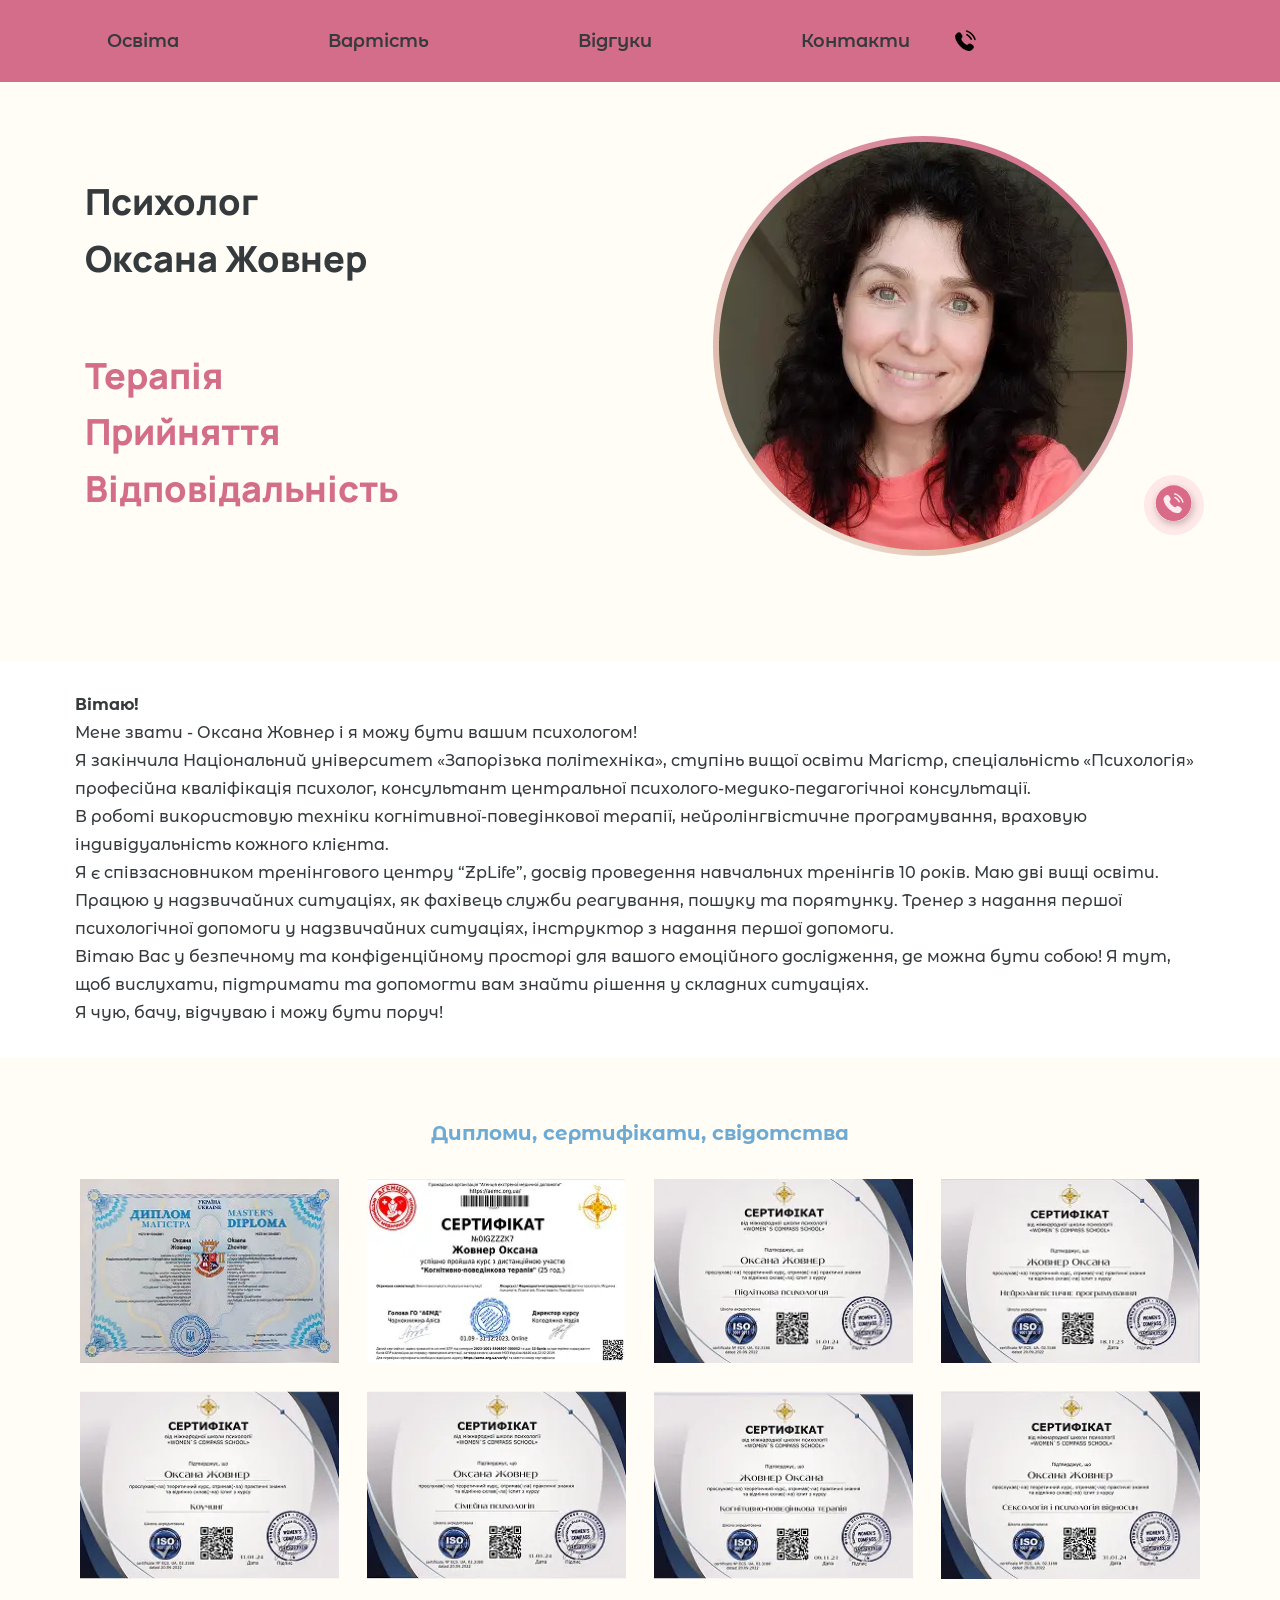
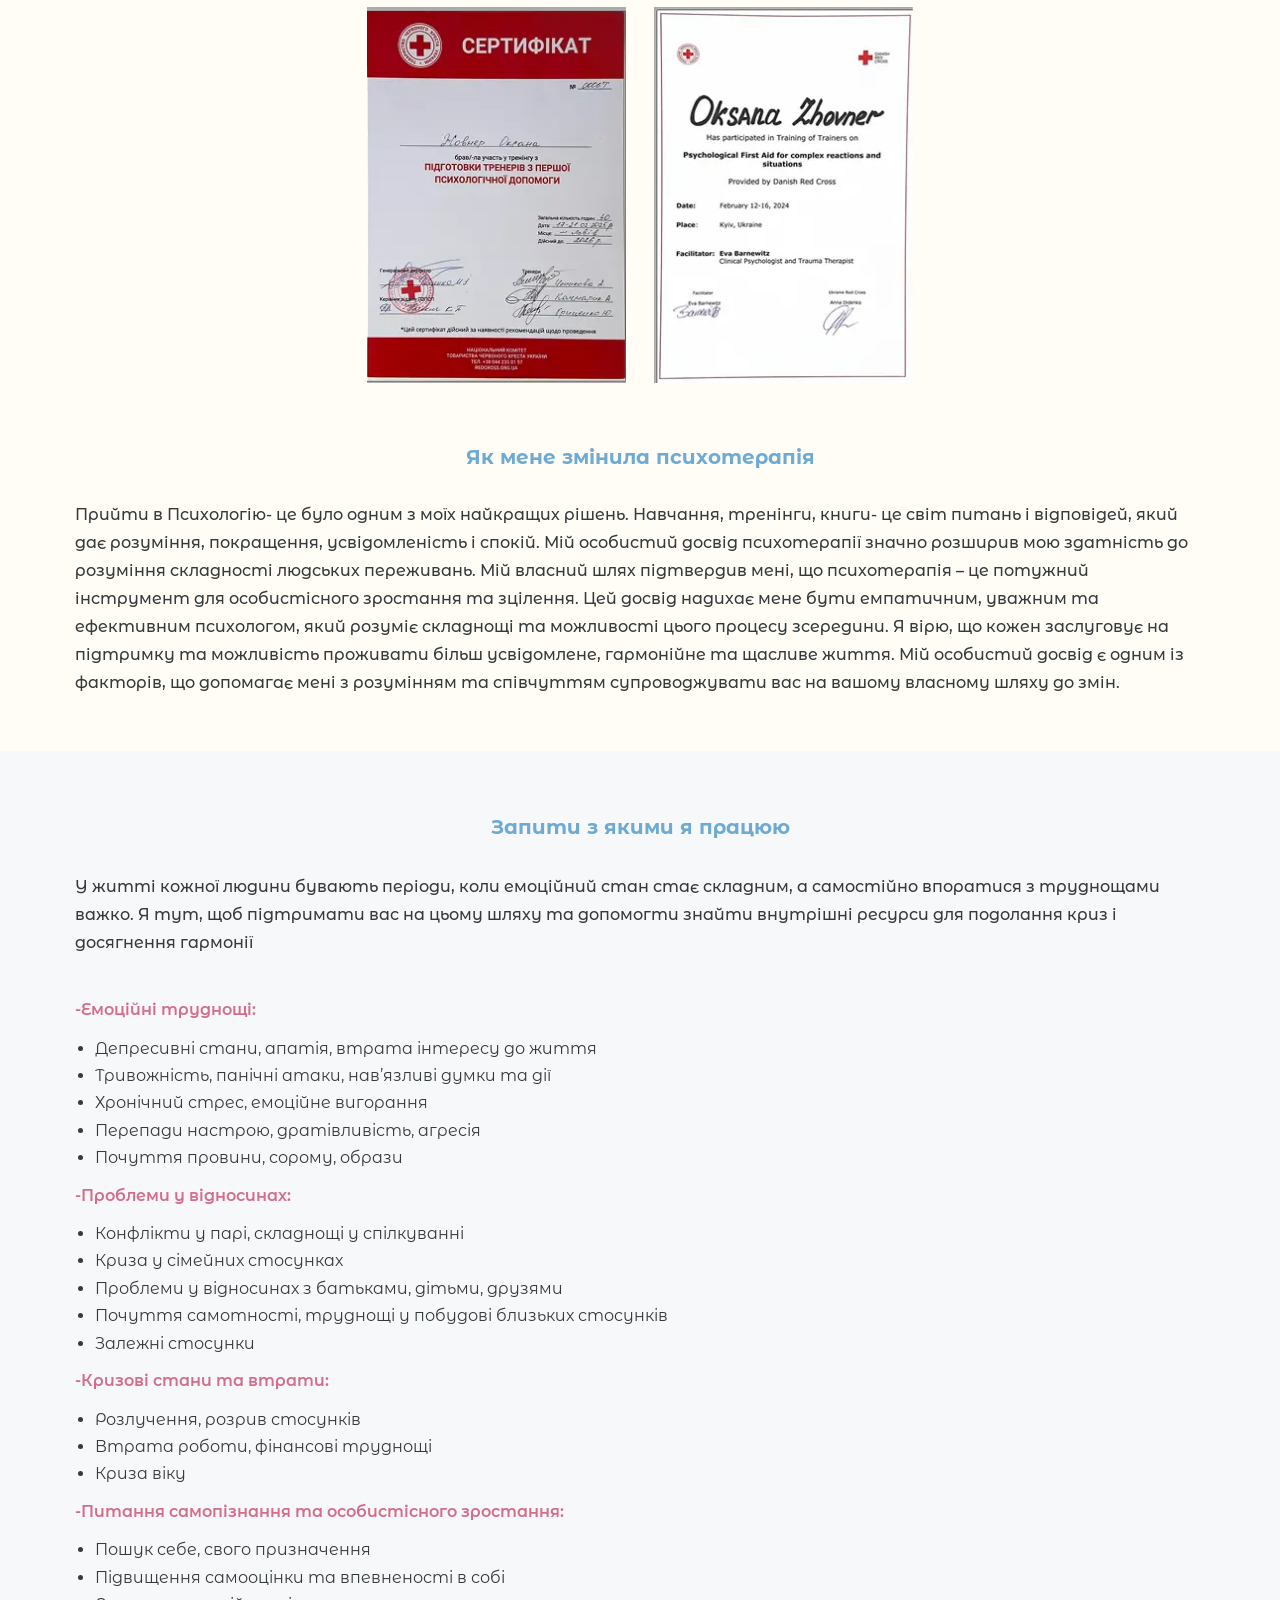
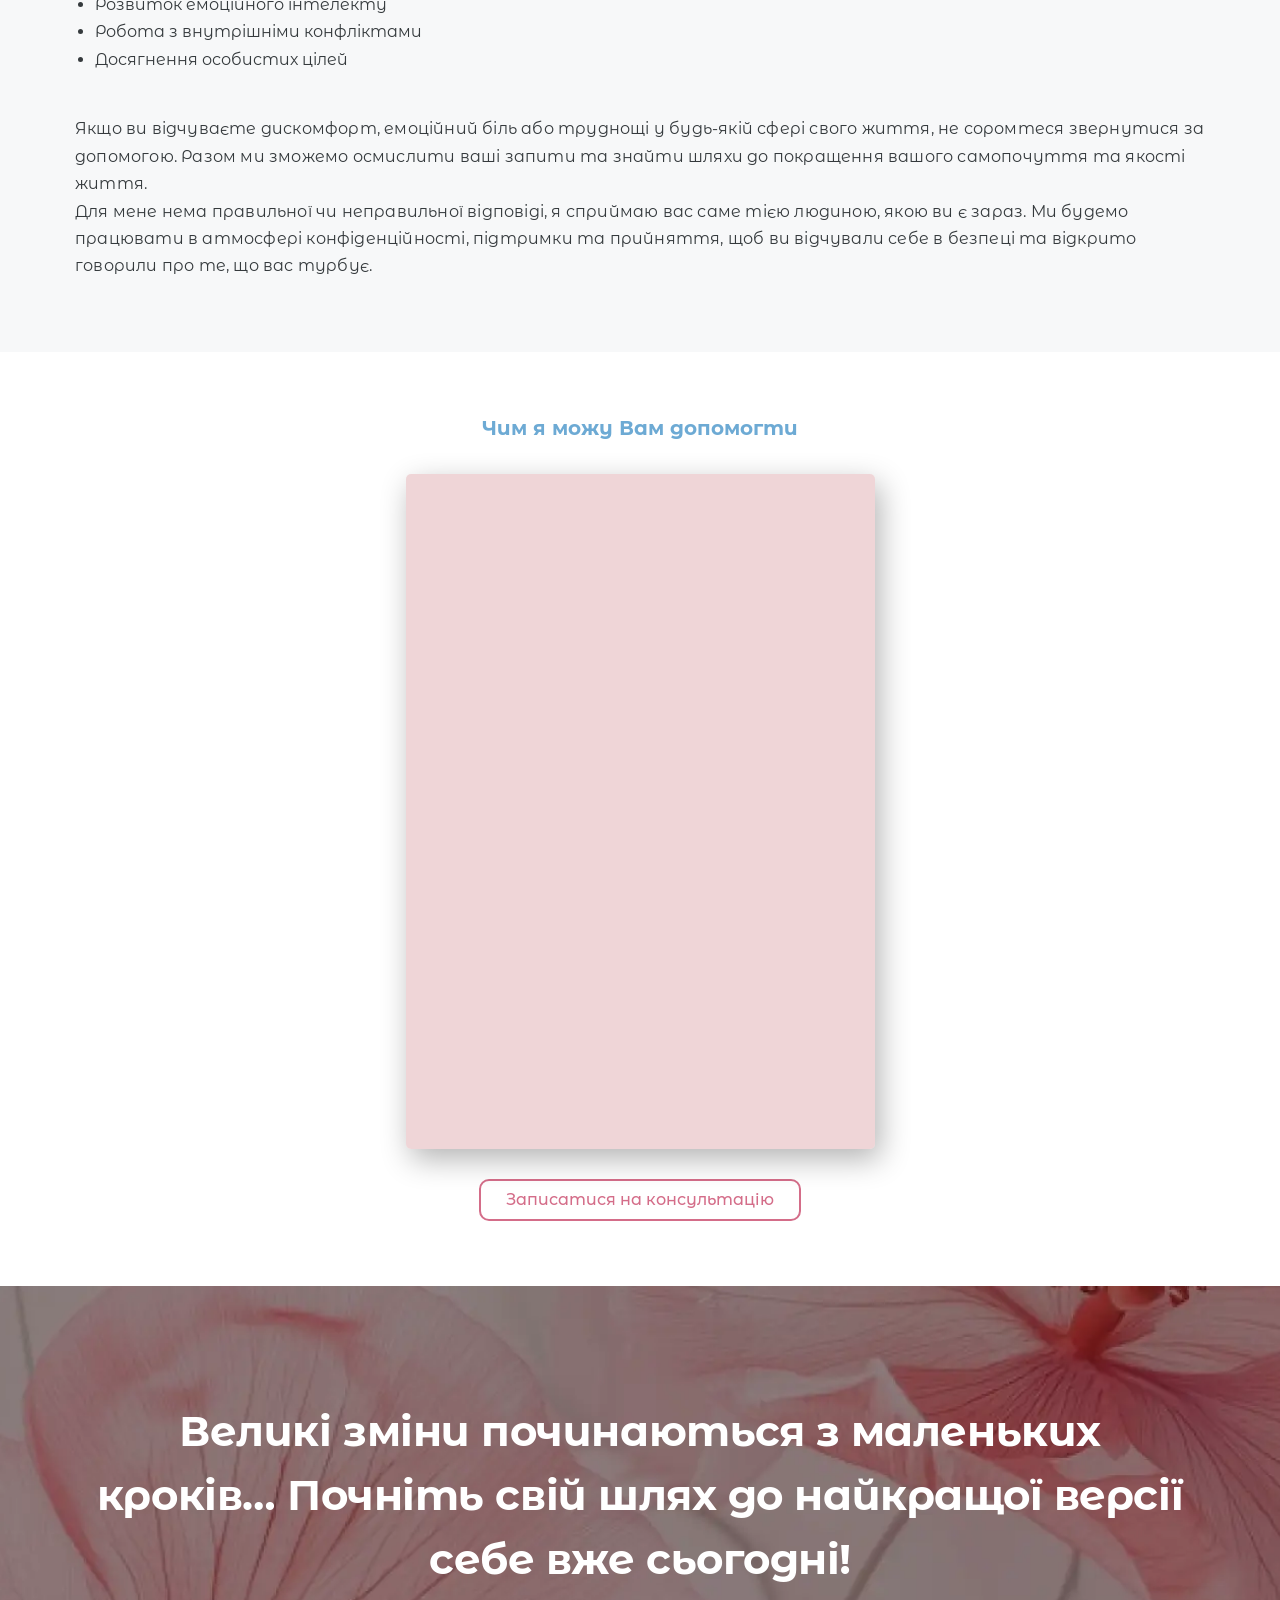
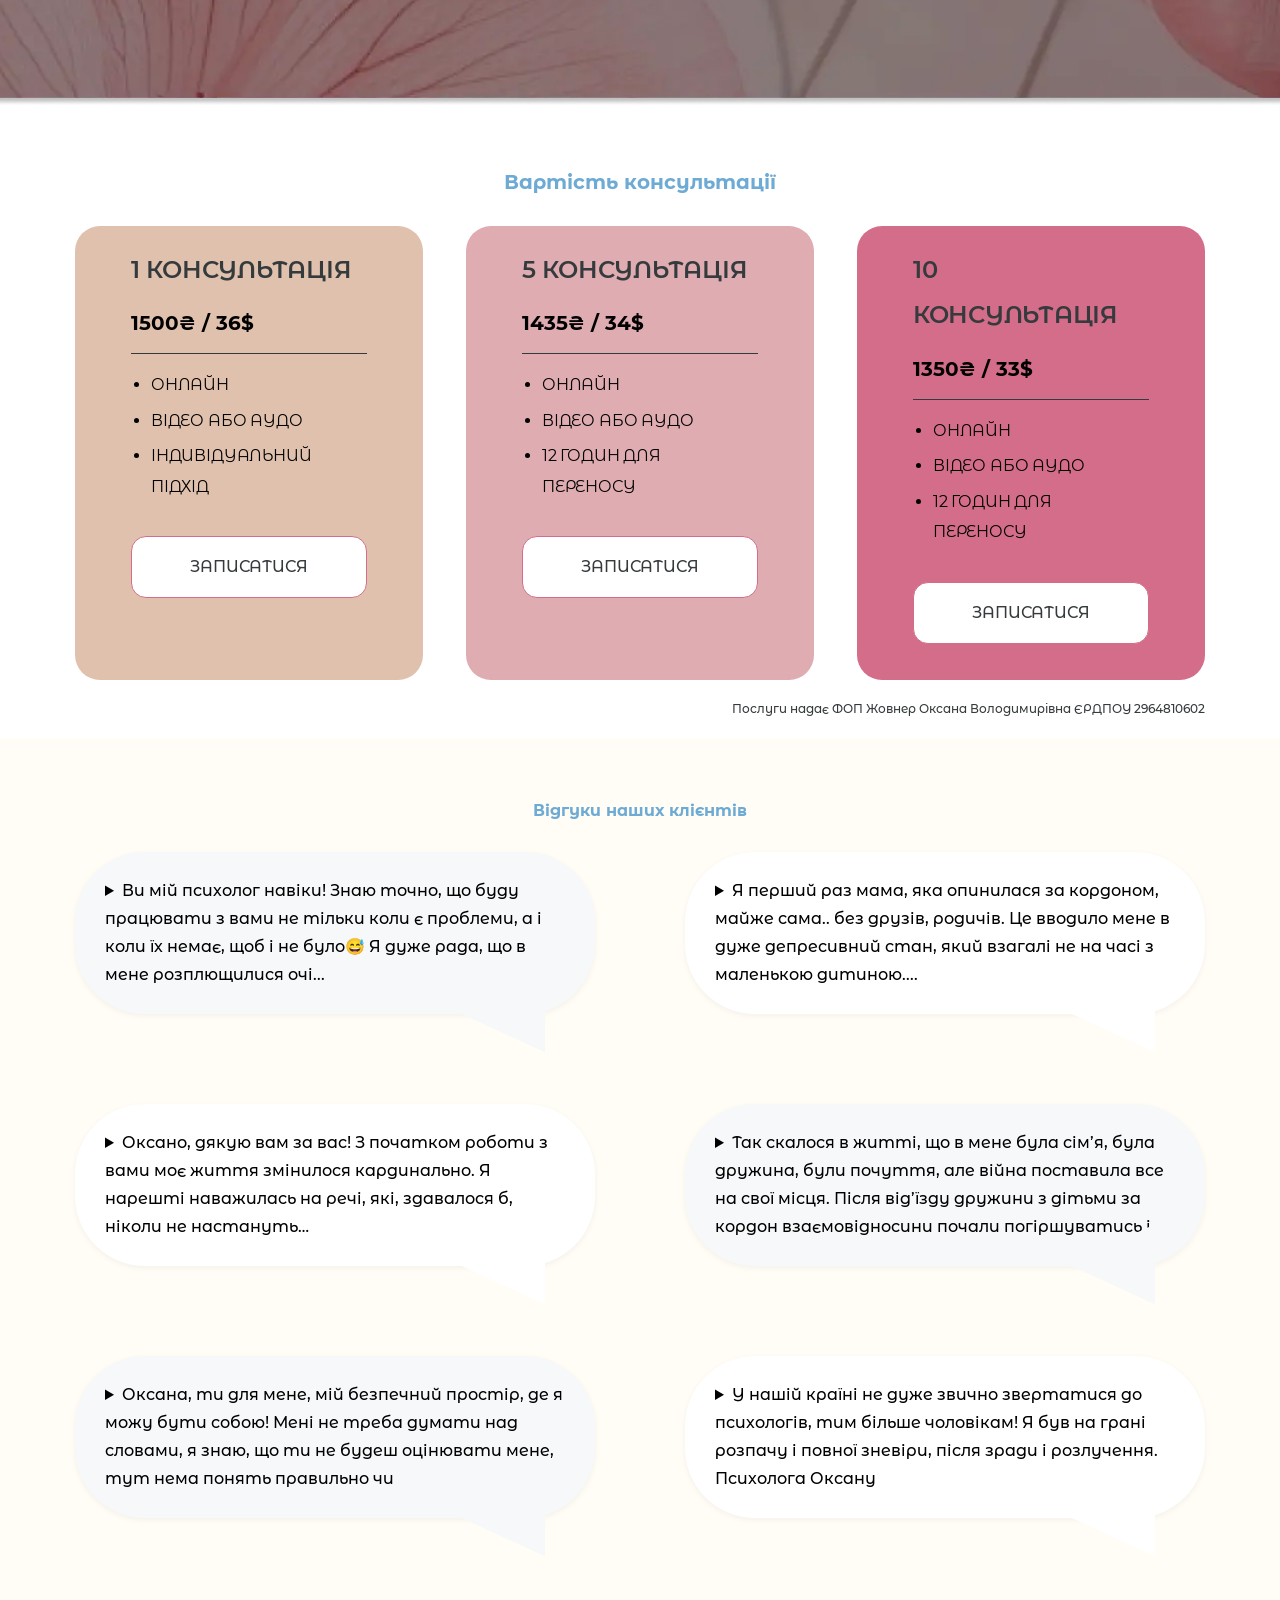
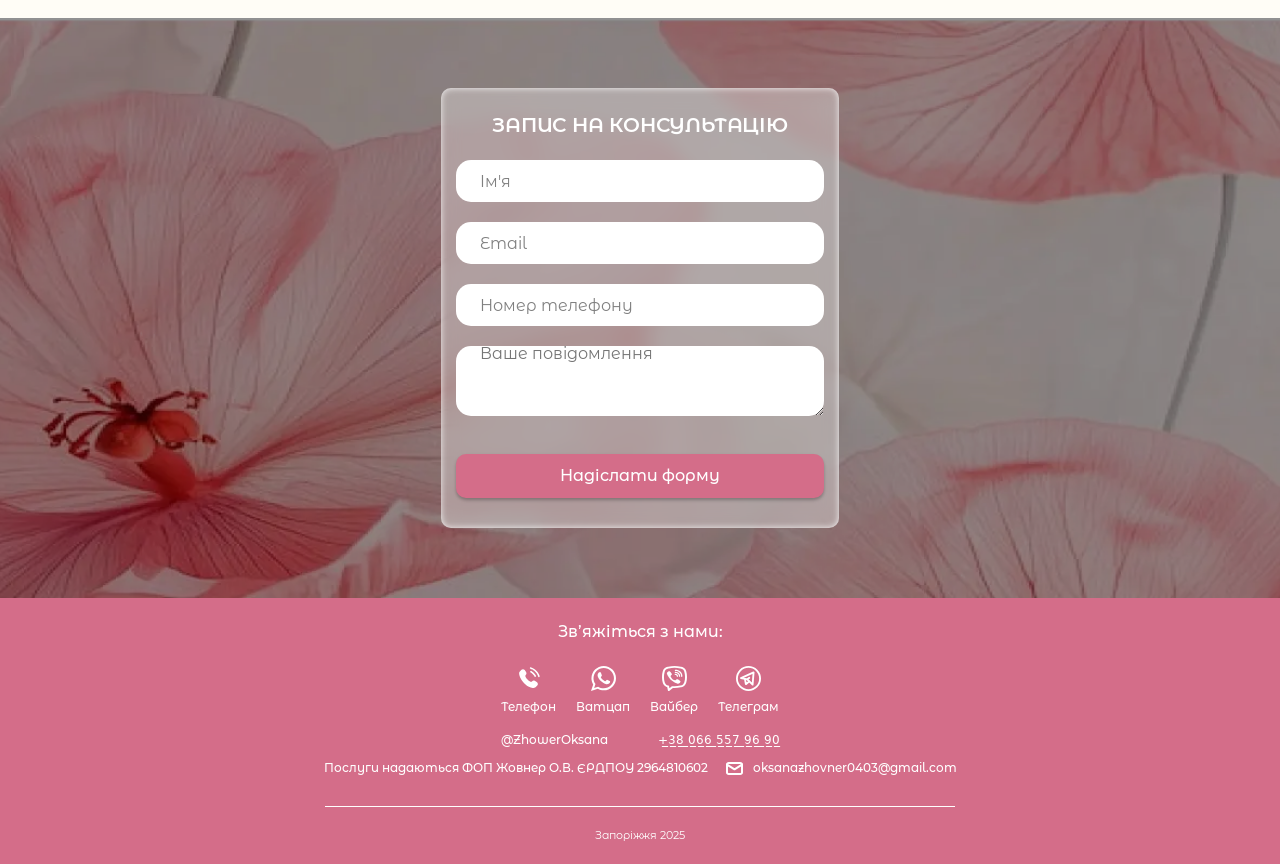
==== commit 31e44933: "Add files via upload правки тексту та шрифту від Оксани" ====
--- a/index.html
+++ b/index.html
@@ -10,7 +10,7 @@
 			opacity: 0;
 		}
 	</style>
-	<link rel="stylesheet" href="css/style.min.css?_v=20250708211549">
+	<link rel="stylesheet" href="css/style.min.css?_v=20250709212743">
 	<link rel="shortcut icon" href="favicon.ico">
 	<!-- <meta name="robots" content="noindex, nofollow"> -->
 	<meta name="viewport" content="width=device-width, initial-scale=1.0">
@@ -75,10 +75,8 @@
 					</div>
 					<div class="main-block__photo">
 						<div class="main-block__avatar">
-
 							<img class="main-block__image ibg" src="img/maine-block/maine_image.webp" alt="Image avatar Oksana Zhovner">
 						</div>
-
 						<a href="tel:+380665579690" class="main-block__phone-icon">
 							<img src="img/icon/phone_icon_pink.svg" alt="Phone icon">
 						</a>
@@ -91,7 +89,7 @@
 						<b>Вітаю!</b>
 						<p>Мене звати - Оксана Жовнер і я можу бути вашим психологом!</p>
 						<p>Я закінчила Національний університет «Запорізька політехніка», ступінь вищої освіти Магістр, спеціальність «Психологія» професійна кваліфікація психолог, консультант центральної психолого-медико-педагогічноі консультації.</p>
-						<p>В роботі використовую техніки когнітивної-поведінкової терапії, нейролінгвістичне програмування, враховую индивідуальність кожного клієнта.</p>
+						<p>В роботі використовую техніки когнітивної-поведінкової терапії, нейролінгвістичне програмування, враховую індивідуальність кожного клієнта.</p>
 						<p>Я є співзасновником тренінгового центру “ZpLife”, досвід проведення навчальних тренінгів 10 років. Маю дві вищі освіти. Працюю у надзвичайних ситуаціях, як фахівець служби реагування, пошуку та порятунку. Тренер з надання першої психологічної допомоги у надзвичайних ситуаціях, інструктор з надання першої допомоги.</p>
 						<p>Вітаю Вас у безпечному та конфіденційному просторі для вашого емоційного дослідження, де можна бути собою! Я тут, щоб вислухати, підтримати та допомогти вам знайти рішення у складних ситуаціях.</p>
 						<p>Я чую, бачу, відчуваю і можу бути поруч!</p>
@@ -123,7 +121,7 @@
 						</button>
 					</div>
 					<div class="diploma__about">
-						<div class="diploma__subtitle">Як мене змінила психотерапія!</div>
+						<div class="diploma__subtitle">Як мене змінила психотерапія</div>
 						<div class="diploma__text">
 							Прийти в Психологію- це було одним з моїх найкращих рішень. Навчання, тренінги, книги- це світ питань і відповідей, який дає розуміння, покращення, усвідомленість і спокій.
 							Мій особистий досвід психотерапії значно розширив мою здатність до розуміння складності людських переживань.
@@ -133,7 +131,6 @@
 					</div>
 				</div>
 			</section>
-			<!--  -->
 			<section data-watch class="page__about about">
 				<div class="about__container">
 					<h2 class="about__title">
@@ -143,45 +140,45 @@
 						<p class="about__intro">
 							У житті кожної людини бувають періоди, коли емоційний стан стає складним,
 							а самостійно впоратися з труднощами важко. Я тут, щоб підтримати вас на цьому шляху
-							та допомогти знайти внутрішні ресурси для подолання криз і досягнення гармонії.
+							та допомогти знайти внутрішні ресурси для подолання криз і досягнення гармонії
 						</p>
 						<ul class="about__list">
 							<li>
 								<h3 class="about__subtitle">-Емоційні труднощі:</h3>
 								<ul class="about__list_first">
-									<li>Депресивні стани, апатія, втрата інтересу до життя.</li>
-									<li>Тривожність, панічні атаки, нав’язливі думки та дії.</li>
-									<li>Хронічний стрес, емоційне вигорання.</li>
-									<li>Перепади настрою, дратівливість, агресія.</li>
-									<li>Почуття провини, сорому, образи.</li>
+									<li>Депресивні стани, апатія, втрата інтересу до життя</li>
+									<li>Тривожність, панічні атаки, нав’язливі думки та дії</li>
+									<li>Хронічний стрес, емоційне вигорання</li>
+									<li>Перепади настрою, дратівливість, агресія</li>
+									<li>Почуття провини, сорому, образи</li>
 								</ul>
 							</li>
 							<li>
 								<h3 class="about__subtitle">-Проблеми у відносинах:</h3>
 								<ul class="about__list_second">
-									<li>Конфлікти у парі, складнощі у спілкуванні.</li>
-									<li>Криза у сімейних стосунках.</li>
-									<li>Проблеми у відносинах з батьками, дітьми, друзями.</li>
-									<li>Почуття самотності, труднощі у побудові близьких стосунків.</li>
-									<li>Залежні стосунки.</li>
+									<li>Конфлікти у парі, складнощі у спілкуванні</li>
+									<li>Криза у сімейних стосунках</li>
+									<li>Проблеми у відносинах з батьками, дітьми, друзями</li>
+									<li>Почуття самотності, труднощі у побудові близьких стосунків</li>
+									<li>Залежні стосунки</li>
 								</ul>
 							</li>
 							<li>
 								<h3 class="about__subtitle">-Кризові стани та втрати:</h3>
 								<ul class="about__list_third">
-									<li>Розлучення, розрив стосунків.</li>
-									<li>Втрата роботи, фінансові труднощі.</li>
-									<li>Криза віку.</li>
+									<li>Розлучення, розрив стосунків</li>
+									<li>Втрата роботи, фінансові труднощі</li>
+									<li>Криза віку</li>
 								</ul>
 							</li>
 							<li>
 								<h3 class="about__subtitle">-Питання самопізнання та особистісного зростання:</h3>
 								<ul class="about__list_fourth">
-									<li>Пошук себе, свого призначення.</li>
-									<li>Підвищення самооцінки та впевненості в собі.</li>
-									<li>Розвиток емоційного інтелекту.</li>
-									<li>Робота з внутрішніми конфліктами.</li>
-									<li>Досягнення особистих цілей.</li>
+									<li>Пошук себе, свого призначення</li>
+									<li>Підвищення самооцінки та впевненості в собі</li>
+									<li>Розвиток емоційного інтелекту</li>
+									<li>Робота з внутрішніми конфліктами</li>
+									<li>Досягнення особистих цілей</li>
 								</ul>
 							</li>
 						</ul>
@@ -191,8 +188,7 @@
 							та знайти шляхи до покращення вашого самопочуття та якості життя.
 						</p>
 						<p class="about__outro">
-							Я працюю в атмосфері конфіденційності, підтримки та прийняття,
-							щоб ви могли відчувати себе в безпеці та відкрито говорити про те, що вас турбує.
+							Для мене нема правильної чи неправильної відповіді, я сприймаю вас саме тією людиною, якою ви є зараз. Ми будемо працювати в атмосфері конфіденційності, підтримки та прийняття, щоб ви відчували себе в безпеці та відкрито говорили про те, що вас турбує.
 						</p>
 					</div>
 				</div>
@@ -210,7 +206,6 @@
 						<a href="#" data-popup="#popup" class="link">
 							<button type="submit" class="help__button button button--big">Записатися на консультацію</button>
 						</a>
-
 					</div>
 				</div>
 				<div class="help__background background">
@@ -283,7 +278,7 @@
 						<div data-spollers data-one-spoller class="testimonials__spollers spollers-testimonials">
 							<details class="spollers-testimonials__item">
 								<summary class="spollers-testimonials__title">
-									1 Ви мій психолог навіки! Знаю точно, що буду працювати з вами не тільки коли є проблеми, а і коли їх немає, щоб і не було😅
+									Ви мій психолог навіки! Знаю точно, що буду працювати з вами не тільки коли є проблеми, а і коли їх немає, щоб і не було😅
 									Я дуже рада, що в мене розплющилися очі...
 								</summary>
 								<div class="spollers-testimonials__body">
@@ -294,7 +289,7 @@
 							</details>
 							<details class="spollers-testimonials__item">
 								<summary class="spollers-testimonials__title">
-									2 Я перший раз мама, яка опинилася за кордоном, майже сама.. без друзів, родичів. Це вводило мене в дуже депресивний стан, який взагалі не на часі з маленькою дитиною....
+									Я перший раз мама, яка опинилася за кордоном, майже сама.. без друзів, родичів. Це вводило мене в дуже депресивний стан, який взагалі не на часі з маленькою дитиною....
 								</summary>
 								<div class="spollers-testimonials__body">
 									Я перший раз мама, яка опинилася за кордоном, майже сама.. без друзів, родичів. Це вводило мене в дуже депресивний стан, який взагалі не на часі з маленькою дитиною.
@@ -303,7 +298,7 @@
 							</details>
 							<details class="spollers-testimonials__item">
 								<summary class="spollers-testimonials__title">
-									3 Оксано, дякую вам за вас! З початком роботи з вами моє життя змінилося кардинально. Я нарешті наважилась на речі, які, здавалося б, ніколи не настануть…
+									Оксано, дякую вам за вас! З початком роботи з вами моє життя змінилося кардинально. Я нарешті наважилась на речі, які, здавалося б, ніколи не настануть…
 								</summary>
 								<div class="spollers-testimonials__body">
 									Оксано, дякую вам за вас! З початком роботи з вами моє життя змінилося кардинально. Я нарешті наважилась на речі, які, здавалося б, ніколи не настануть…
@@ -314,7 +309,7 @@
 							</details>
 							<details class="spollers-testimonials__item">
 								<summary class="spollers-testimonials__title">
-									4 Так скалося в житті, що в мене була сім’я, була дружина, були почуття, але війна поставила все на свої місця. Після від’їзду дружини з дітьми за кордон взаємовідносини почали погіршуватись і
+									Так скалося в житті, що в мене була сім’я, була дружина, були почуття, але війна поставила все на свої місця. Після від’їзду дружини з дітьми за кордон взаємовідносини почали погіршуватись і
 								</summary>
 								<div class="spollers-testimonials__body">
 									Так сталося в житті, що в мене була сім’я, була дружина, були почуття, але війна поставила все на свої місця. Після від’їзду дружини з дітьми за кордон взаємовідносини почали погіршуватись і наш 12-річний шлюб розпався. Мені знадобилося більше року, щоб зрозуміти, що без компетентного і професійного спеціаліста я не зможу відновити свій емоційний стан. Моя сестра порадила мені звернутися до психолога. І ось у вересні 2023р. я почав наше спілкування з Оксаною. Відразу в мене склалось враження, що це досвідчений і розумний фахівець, знаток своєї психологічної справи. Кожна зустріч з Оксаною проходила у комфортній обстановці, під час якої ми фіксували прогрес, домашні завдання і робили висновки. Треба відмітити, що тільки бажання і плідна співпраця з Оксаною змогли наповнити мене всередині і відновити мене як особистість, як чоловіка, який любить, цінує, поважає себе, і заслуговує на те, щоб бути щасливим і дарувати щастя і щасливі моменти іншим.
@@ -322,7 +317,7 @@
 							</details>
 							<details class="spollers-testimonials__item">
 								<summary class="spollers-testimonials__title">
-									5 Оксана, ти для мене, мій безпечний простір, де я можу бути собою! Мені не треба думати над словами, я знаю, що ти не будеш оцінювати мене, тут нема понять правильно чи
+									Оксана, ти для мене, мій безпечний простір, де я можу бути собою! Мені не треба думати над словами, я знаю, що ти не будеш оцінювати мене, тут нема понять правильно чи
 								</summary>
 								<div class="spollers-testimonials__body">
 									Оксана, ти для мене, мій безпечний простір, де я можу бути собою! Мені не треба думати над словами, я знаю, що ти не будеш оцінювати мене, тут нема понять правильно чи неправильно. Я не хочу ділитися особистим з людьми, щоб когось не засмучувати, а когось не радувати.
@@ -331,7 +326,7 @@
 							</details>
 							<details class="spollers-testimonials__item">
 								<summary class="spollers-testimonials__title">
-									6 У нашій країні не дуже звично звертатися до психологів, тим більше чоловікам! Я був на грані розпачу і повної зневіри, після зради і розлучення. Психолога Оксану
+									У нашій країні не дуже звично звертатися до психологів, тим більше чоловікам! Я був на грані розпачу і повної зневіри, після зради і розлучення. Психолога Оксану
 								</summary>
 								<div class="spollers-testimonials__body">
 									У нашій країні не дуже звично звертатися до психологів, тим більше чоловікам! Я був на грані розпачу і повної зневіри, після зради і розлучення. Психолога Оксану мені порекомендував друг, якому його друг розповідав про її роботу.
@@ -432,7 +427,7 @@
 			</div>
 		</footer>
 	</div>
-	<script src="js/app.min.js?_v=20250708211549"></script>
+	<script src="js/app.min.js?_v=20250709212743"></script>
 	<div id="popup" aria-hidden="true" class="popup">
 		<div class="popup__wrapper">
 			<div class="popup__content">
--- a/css/style.min.css
+++ b/css/style.min.css
@@ -1 +1 @@
-@import url(https://fonts.googleapis.com/css?family=Montserrat+Alternates:regular,500,600,700&display=swap);/*! tailwindcss v4.1.6 | MIT License | https://tailwindcss.com */:root{--primary:#0a9396;--secondary:#94d2bd;--bg-primary:#FFFDF6;--bg-secondary:#F7F8F9;--bg-accent:#D46D89;--bg-card:#E0C1AE;--text-accent:#6DAAD4}*{padding:0;margin:0;border:0}*,*::after,*::before{box-sizing:border-box}*::after,*::before{display:inline-block}body,html{height:100%;min-width:320px}body{color:#353a3d;line-height:1;font-family:"Montserrat Alternates";font-size:1rem;-ms-text-size-adjust:100%;-moz-text-size-adjust:100%;-webkit-text-size-adjust:100%;-webkit-font-smoothing:antialiased;-moz-osx-font-smoothing:grayscale}button,input,textarea{font-family:"Montserrat Alternates";font-size:inherit;line-height:inherit;color:inherit;background-color:rgba(0,0,0,0)}input,textarea{width:100%}label{display:inline-block}button,option,select{cursor:pointer}a{display:inline-block;color:inherit;text-decoration:none}ul li{list-style:none}img{vertical-align:top}h1,h2,h3,h4,h5,h6{font-weight:inherit;font-size:inherit}.lock body{overflow:hidden;touch-action:none;-ms-scroll-chaining:none;overscroll-behavior:none}.loaded body{opacity:1;transition:opacity .3s}.wrapper{min-height:100%;display:flex;flex-direction:column;overflow:hidden}@supports (overflow:clip){.wrapper{overflow:clip}}.wrapper>main{flex:1 1 auto}.wrapper>*{min-width:0}[class*=__container]{max-width:72.5rem;margin:0 auto;padding:0 .9375rem}[class*="--gc"]{display:grid;min-width:0;grid-template-columns:.9375rem 1fr minmax(auto,70.625rem) 1fr .9375rem}[class*="--gc"]>*{min-width:0;grid-column:3/4}.menu__link{font-size:1.5625rem}.icon-menu{display:none}body::after{content:"";background-color:rgba(0,0,0,.5);position:fixed;width:100%;height:100%;top:0;left:0;opacity:0;transition:opacity .8s ease 0s;pointer-events:none;z-index:149}.popup-show body::after{opacity:1}.popup{position:fixed;top:0;left:0;bottom:0;right:0;padding:30px 10px;transition:visibility .8s ease 0s;visibility:hidden;pointer-events:none}.popup_show{z-index:150;visibility:visible;overflow:auto;pointer-events:auto}.popup_show .popup__content{visibility:visible;-webkit-transform:scale(1);transform:scale(1)}.popup__wrapper{display:flex;flex-direction:column;align-items:center;min-height:100%;flex:1 1 auto;width:100%;display:flex;justify-content:center;align-items:center}.popup__content{visibility:hidden;-webkit-transform:scale(0);transform:scale(0);transition:-webkit-transform .5s ease 0s;transition:transform .5s ease 0s;transition:transform .5s ease 0s,-webkit-transform .5s ease 0s;background-color:#fffdf6;padding:20px;width:100%;max-width:500px;border-radius:20px}.lock .popup__content{visibility:visible}.spollers{display:grid;gap:15px}.spollers__item{font-size:1.25rem}.spollers__title{width:100%;cursor:default;text-align:left;border:1px solid #eee;padding:.625rem .9375rem;border-radius:.3125rem;position:relative;list-style:none}.spollers__title::-webkit-details-marker,.spollers__title::marker{display:none}._spoller-init .spollers__title{cursor:pointer}._spoller-init .spollers__title::after,._spoller-init .spollers__title::before{content:"";position:absolute;right:10px;top:50%;background-color:#000;height:2px;width:15px;transition:-webkit-transform .5s ease 0s;transition:transform .5s ease 0s;transition:transform .5s ease 0s,-webkit-transform .5s ease 0s}._spoller-init .spollers__title::before{-webkit-transform:translate(-75%,-50%) rotate(40deg);transform:translate(-75%,-50%) rotate(40deg)}._spoller-init .spollers__title::after{-webkit-transform:translate(0,-50%) rotate(-40deg);transform:translate(0,-50%) rotate(-40deg)}._spoller-init .spollers__title._spoller-active::before{-webkit-transform:translateX(-75%) rotate(-40deg);transform:translateX(-75%) rotate(-40deg)}._spoller-init .spollers__title._spoller-active::after{-webkit-transform:rotate(40deg);transform:rotate(40deg)}.spollers__body{padding:1.25rem;border-radius:.3125rem;border:1px solid #eee}[data-showmore-button]{margin-top:.75rem;display:flex;align-items:center;gap:.5625rem;display:none;transition:all .3s ease}[data-showmore-button] span{font-size:.75rem;font-weight:700;color:var(--bg-accent);text-transform:uppercase}[data-showmore-button] span:last-child{display:none}._showmore-active [data-showmore-button] span{font-size:.75rem;font-weight:700;color:var(--bg-accent);text-transform:uppercase;display:none}._showmore-active [data-showmore-button] span:last-child{display:block}.ibg{width:100%;height:100%;-o-object-fit:cover;object-fit:cover}.ibg--top{-o-object-position:top;object-position:top}.ibg--bottom{-o-object-position:bottom;object-position:bottom}.ibg--left{-o-object-position:left;object-position:left}.ibg--right{-o-object-position:right;object-position:right}.ibg--contain{-o-object-fit:contain;object-fit:contain}.header{position:fixed;z-index:50;width:100%;top:0;left:0;padding-top:.1875rem;padding-bottom:.1875rem;background-color:var(--bg-accent)}.header._header-scroll{background-color:rgba(212,109,136,.7764705882)}.header__container{display:flex;align-items:center;justify-content:space-evenly;min-height:4.75rem}.header__actions{position:relative;z-index:1;display:flex;align-items:center;gap:.75rem;padding-left:.625rem}.header__phone{color:#353a3d;font-weight:500;font-size:1.1875rem;line-height:.6428571429;opacity:0;white-space:nowrap;text-decoration:underline;transition:opacity .4s ease-out,-webkit-transform .9s ease-out;transition:opacity .4s ease-out,transform .9s ease-out;transition:opacity .4s ease-out,transform .9s ease-out,-webkit-transform .9s ease-out}.header__icon{position:relative;z-index:5;flex:0 0 1.5625rem}.menu__list{display:flex;flex-wrap:wrap;align-items:center;row-gap:1.875rem;row-gap:.9375rem}.menu__link{color:#353a3d;font-weight:600;font-size:1.125rem;line-height:.5714285714;transition:all .3s ease 0s}.footer{background-color:var(--bg-accent);padding:1.25rem 0 1.25rem 0}.footer__title{color:#fff;text-align:center;font-weight:500;line-height:1.75}.footer__social{display:flex;flex-wrap:wrap;justify-content:center;gap:1.875rem;margin-bottom:.3125rem}.footer__info{display:flex;justify-content:center;flex-wrap:wrap;gap:3.125rem}.footer__block{display:flex;align-items:center;gap:1.25em}.footer__block a,.footer__block p{color:#fff;font-size:.75rem;font-weight:500;line-height:2.3333333333;transition:all .3s ease}.footer__paid{position:relative;display:flex;align-items:center;justify-content:center;gap:1.125em;padding-bottom:.1875rem}.footer__blocks p{color:#fff;font-size:.75rem;font-weight:500;line-height:2.3333333333}.footer__blocks a{color:#fff;font-size:.75rem;font-weight:500;line-height:2.3333333333;transition:all .3s ease}.footer__mail{display:flex;flex-wrap:wrap;flex-direction:row-reverse;align-items:center;gap:.625rem;justify-content:center}.footer__decor{margin:1.25rem auto;width:100%;max-width:39.375rem;height:.0625rem;background-color:#fff;border:none}.footer__copyright{color:#fff;text-align:center;font-size:.6875rem;line-height:1.5;letter-spacing:-.0075625rem}.social__items{display:flex;align-items:center;gap:1.25rem}.social__conact{display:flex;flex-direction:column;align-items:center;gap:.125rem;text-decoration:none;border-radius:.625rem;transition:all .3s ease}.social__icon{width:1.5625rem;height:1.5625rem;display:flex;align-items:center;justify-content:center}.social__label{color:#fff;font-weight:500;font-size:.75rem;line-height:2.3333333333;transition:all .3s ease}.page__pricing{padding-bottom:.9375rem}.page__testimonials{background-color:var(--bg-primary)}.main-block{background-color:var(--bg-primary)}.main-block__container{position:relative;display:flex;flex-wrap:wrap;justify-content:center;align-items:center}.main-block__content{flex:0 1 50%;align-self:center;padding:.625rem .625rem}.main-block__tittle{max-width:22.375rem;color:#353a3d;font-weight:700;line-height:1.5}.main-block__subtitle{color:var(--bg-accent);font-weight:700;line-height:1.5;max-width:22.375rem}.main-block__photo{flex:0 1 50%;position:relative;display:flex;justify-content:center;align-items:center}.main-block__avatar{position:relative;z-index:1;display:flex;align-items:center;justify-content:center;padding:.375rem;border-radius:50%;background:linear-gradient(214deg,#d46d89 8.42%,#dfacb1 45.03%,#e0c1ae 77.33%,#fff 97.99%);width:clamp(15.625rem,40vw,26.25rem);height:clamp(15.625rem,40vw,26.25rem);color:#fff}.main-block__avatar__image{display:block;width:100%;height:100%;border-radius:50%;background-color:#fff}.main-block__avatar__image img{max-width:100%;-o-object-fit:cover;object-fit:cover}.main-block__phone-icon{position:absolute;bottom:1.25rem;right:0;padding:.3125rem;cursor:pointer}.main-block__phone-icon img{width:3.125rem;height:3.125rem}.main-block__phone-icon::after{content:"";position:absolute;top:.5625rem;left:.5625rem;width:2.5rem;height:2.5rem;border-radius:50%;background-color:#f85b85;opacity:.12;-webkit-transform:scale(1.5);transform:scale(1.5);-webkit-animation:play-circle 2s infinite ease;animation:play-circle 2s infinite ease}.main-block__phone-icon::after:hover{-webkit-animation-play-state:paused;animation-play-state:paused}@-webkit-keyframes play-circle{0%{-webkit-transform:scale(1.6);transform:scale(1.6);opacity:.11}100%{opacity:0;-webkit-transform:scale(2.5);transform:scale(2.5)}}@keyframes play-circle{0%{-webkit-transform:scale(1.6);transform:scale(1.6);opacity:.11}100%{opacity:0;-webkit-transform:scale(2.5);transform:scale(2.5)}}.descriptions{background-color:var(--bg-secondary)}.descriptions__text{color:#353a3d;font-weight:500;line-height:1.75}.diploma{background-color:var(--bg-primary)}.diploma__title{color:var(--text-accent);font-weight:700;text-align:center;line-height:1.4;margin-bottom:2rem}.diploma__content{position:relative;z-index:1;padding-left:.3125rem;padding-right:.3125rem;display:grid;grid-template-columns:repeat(4,1fr);justify-items:center;align-items:center;justify-content:center}.diploma__image{-o-object-fit:cover;object-fit:cover}.diploma__image img{max-width:100%}.diploma__about{padding-top:3.75rem}.diploma__subtitle{color:var(--text-accent);font-weight:700;text-align:center;line-height:1.4}.diploma__subtitle:not(:last-child){margin-bottom:1.875rem}.diploma__text{color:#353a3d;font-weight:500;line-height:1.75}.about{background-color:var(--bg-secondary)}.about__container{padding-bottom:1.875rem}.about__title{color:var(--text-accent);font-weight:700;text-align:center;line-height:1.4;margin-bottom:2rem;-webkit-transform:translate(0,15%);transform:translate(0,15%);opacity:0;transition:opacity .5s .3s,-webkit-transform .5s .3s;transition:transform .5s .3s,opacity .5s .3s;transition:transform .5s .3s,opacity .5s .3s,-webkit-transform .5s .3s}._watcher-view .about__title{-webkit-transform:translate(0,0);transform:translate(0,0);opacity:1}.about__intro{color:#353a3d;font-weight:500;line-height:1.75;-webkit-transform:translate(0,15%);transform:translate(0,15%);opacity:0;transition:opacity .5s .5s,-webkit-transform .5s .5s;transition:transform .5s .5s,opacity .5s .5s;transition:transform .5s .5s,opacity .5s .5s,-webkit-transform .5s .5s}._watcher-view .about__intro{-webkit-transform:translate(0,0);transform:translate(0,0);opacity:1}.about__list li{color:#353a3d;list-style:none;line-height:1.7142857143}.about__list li ul li{list-style:disc;margin-left:1.25rem}.about__list_first{-webkit-transform:translate(0,15%);transform:translate(0,15%);opacity:0;transition:opacity .5s .6s,-webkit-transform .5s .6s;transition:transform .5s .6s,opacity .5s .6s;transition:transform .5s .6s,opacity .5s .6s,-webkit-transform .5s .6s}._watcher-view .about__list_first{-webkit-transform:translate(0,0);transform:translate(0,0);opacity:1}.about__list_second{-webkit-transform:translate(0,15%);transform:translate(0,15%);opacity:0;transition:opacity .6s .65s,-webkit-transform .6s .65s;transition:transform .6s .65s,opacity .6s .65s;transition:transform .6s .65s,opacity .6s .65s,-webkit-transform .6s .65s}._watcher-view .about__list_second{-webkit-transform:translate(0,0);transform:translate(0,0);opacity:1}.about__list_third{-webkit-transform:translate(0,15%);transform:translate(0,15%);opacity:0;transition:opacity .7s .7s,-webkit-transform .7s .7s;transition:transform .7s .7s,opacity .7s .7s;transition:transform .7s .7s,opacity .7s .7s,-webkit-transform .7s .7s}._watcher-view .about__list_third{-webkit-transform:translate(0,0);transform:translate(0,0);opacity:1}.about__list_fourth{-webkit-transform:translate(0,15%);transform:translate(0,15%);opacity:0;transition:opacity .75s .8s,-webkit-transform .75s .8s;transition:transform .75s .8s,opacity .75s .8s;transition:transform .75s .8s,opacity .75s .8s,-webkit-transform .75s .8s}._watcher-view .about__list_fourth{-webkit-transform:translate(0,0);transform:translate(0,0);opacity:1}.about__subtitle{color:var(--bg-accent);font-weight:600;line-height:1.4;margin-bottom:.8125rem;margin-top:.8125rem}.about__outro{line-height:1.7142857143;letter-spacing:.0125rem}.about__outro_1{line-height:1.7142857143;letter-spacing:.0125rem}.help__title{color:var(--text-accent);font-weight:700;text-align:center;line-height:1.4;margin-bottom:2rem;-webkit-transform:translate(0,15%);transform:translate(0,15%);opacity:0;transition:opacity .5s .4s,-webkit-transform .5s .4s;transition:transform .5s .4s,opacity .5s .4s;transition:transform .5s .4s,opacity .5s .4s,-webkit-transform .5s .4s}.help__title:not(:last-child){margin-bottom:2rem}._watcher-view .help__title{-webkit-transform:translate(0,0);transform:translate(0,0);opacity:1}.help__body{display:flex;flex-direction:column;justify-content:center;align-items:center}.help__video{position:relative;overflow:hidden;width:100%;height:42.1875rem;max-width:29.3125rem;border-radius:.3125rem;padding:.25rem .25rem .25rem .25rem;aspect-ratio:9/16;background-color:rgba(223,172,177,.5058823529);box-shadow:.3125rem .625rem 1.875rem rgba(0,0,0,.3);transition:box-shadow .3s ease,-webkit-transform .3s ease;transition:transform .3s ease,box-shadow .3s ease;transition:transform .3s ease,box-shadow .3s ease,-webkit-transform .3s ease}.help__video iframe{width:100%;height:100%;display:block;border-radius:inherit;pointer-events:all}.help__button{transition:all .3s ease}.button--big{display:inline-flex;color:var(--bg-accent);justify-content:center;margin-top:1.875rem;align-items:center;font-weight:500;border:2px solid var(--bg-accent);border-radius:.625rem;padding:.3125rem 1.5625rem .3125rem 1.5625rem;line-height:1.75;transition:all .3s ease}.background{position:relative;overflow:hidden;width:100vw;height:26.25rem;margin-left:calc(50% - 50vw)}.background__image{width:100%;height:100%;-o-object-fit:cover;object-fit:cover;-o-object-position:center;object-position:center}.background__content{position:absolute;top:0;left:0;right:0;bottom:0;display:flex;align-items:center;justify-content:center}.background__subtitle{padding:0 .9375rem 0 .9375rem;max-width:70.625rem;color:#fff;text-align:center;font-weight:700;line-height:152%;letter-spacing:-.462px;margin-top:10.3125rem;margin-bottom:10.3125rem}.pricing{background-color:#fff}.pricing__title{color:var(--text-accent);text-align:center;font-weight:700;line-height:1.4;-webkit-transform:translate(0,15%);transform:translate(0,15%);opacity:0;transition:opacity .4s .4s,-webkit-transform .4s .4s;transition:transform .4s .4s,opacity .4s .4s;transition:transform .4s .4s,opacity .4s .4s,-webkit-transform .4s .4s}._watcher-view .pricing__title{-webkit-transform:translate(0,0);transform:translate(0,0);opacity:1}.pricing__items{display:flex;gap:2.6875rem;justify-content:center}.pricing__item{width:23.75rem;border-radius:1.5625rem;padding:1.3125rem 3.5rem 2.25rem 3.5rem;transition:box-shadow .3s ease,-webkit-transform .3s ease;transition:transform .3s ease,box-shadow .3s ease;transition:transform .3s ease,box-shadow .3s ease,-webkit-transform .3s ease}.pricing__info{color:#353a3d;font-size:.75rem;font-weight:500;line-height:2.3333333333;text-align:right;margin-top:.9375rem}.item-pricing--one{background-color:#e0c1ae}.item-pricing--five{background-color:#dfacb1}.item-pricing--ten{background-color:var(--bg-accent)}.item-pricing__title{color:#353a3d;font-weight:600;line-height:190%;letter-spacing:-.264px;text-transform:uppercase;margin-bottom:1.0625rem}.item-pricing__cost{color:#000;font-weight:700;line-height:1.4}.item-pricing__line{border:none;border-top:1px solid #353a3d;margin:1rem auto;max-width:14.375rem}.item-pricing__feauters{color:#000;line-height:190%;letter-spacing:-.176px;text-transform:uppercase;list-style-type:disc;padding-left:1.25rem}.item-pricing__feauters li{list-style-type:disc}.item-pricing__feauters li:not(:last-child){margin-bottom:.3125rem}.button--wight{color:#353a3d;font-weight:500;line-height:190%;letter-spacing:-.176px;text-transform:uppercase;width:14.75rem;display:inline-flex;padding:.9375rem 1.5625rem .9375rem 1.5625rem;border-radius:.9375rem;border:.0625rem solid var(--bg-accent);background-color:#fff;text-align:center;justify-content:center;transition:all .3s ease}.testimonials__title{color:var(--text-accent);text-align:center;font-weight:700;line-height:1.4;-webkit-transform:translate(0,15%);transform:translate(0,15%);opacity:0;transition:opacity .4s .4s,-webkit-transform .4s .4s;transition:transform .4s .4s,opacity .4s .4s;transition:transform .4s .4s,opacity .4s .4s,-webkit-transform .4s .4s}._watcher-view .testimonials__title{-webkit-transform:translate(0,0);transform:translate(0,0);opacity:1}.testimonials__spollers{display:grid;grid-template-columns:repeat(2,1fr);justify-items:center}.spollers-testimonials__item{align-self:start;position:relative;z-index:2;max-width:32.5rem;border-radius:4.375rem;padding:1.5625rem 1.875rem 1.5625rem 1.875rem;box-shadow:0 .125rem .375rem rgba(0,0,0,.05);overflow:visible;transition:box-shadow .3s ease}.spollers-testimonials__item:nth-child(1),.spollers-testimonials__item:nth-child(4),.spollers-testimonials__item:nth-child(5){background-color:#f7f8f9}.spollers-testimonials__item:nth-child(2),.spollers-testimonials__item:nth-child(3),.spollers-testimonials__item:nth-child(6){background-color:#fff}.spollers-testimonials__item::after{content:"";position:absolute;bottom:-2.375rem;right:3.125rem;width:5.4375rem;height:5rem;background-color:inherit;clip-path:polygon(100% 0,0 50%,100% 100%)}.spollers-testimonials__item::after:nth-child(1),.spollers-testimonials__item::after:nth-child(4),.spollers-testimonials__item::after:nth-child(5){background-color:#f7f8f9}.spollers-testimonials__title{color:#000;font-weight:500;line-height:1.75}.spollers-testimonials__body{color:#000;font-weight:500;line-height:1.75}.contacts{position:relative;width:100%;overflow:hidden;max-height:43.125rem}.contacts__backgrounds{position:absolute;z-index:1;top:0;left:0;width:100%;height:100%;max-height:43.125rem}.contacts__backgrounds::before{content:"";position:absolute;top:0;left:0;width:100%;height:100%;background:rgba(0,0,0,.43);z-index:2}.contacts__image{width:100%;height:100%;-o-object-fit:cover;object-fit:cover;-o-object-position:center;object-position:center}.contacts__body{position:relative;z-index:3;display:flex;align-items:center;justify-content:center;min-height:100%;padding:.625rem}.contacts__form{background-color:rgba(255,255,255,.9);padding:0 .625rem 0 .625rem;border-radius:.625rem;max-width:28.75rem;display:flex;flex-direction:column;align-content:center;flex-wrap:wrap;gap:1.25rem;background:rgba(211,204,204,.52);box-shadow:0 0 7.323px -.572px #fff inset;backdrop-filter:blur(9.0104255676px)}.form__title{color:#fff;text-align:center;font-size:1.25rem;font-weight:600;line-height:150%;letter-spacing:-.22px;text-transform:uppercase;margin-top:1.375rem}.form__item{padding:0 .3125rem 0 .3125rem}.form__input{background-color:#fff;width:100%;height:2.625rem;border-radius:.9375rem;padding:0 1.5rem}.form__input::-webkit-input-placeholder{color:gray}.form__input:-ms-input-placeholder{color:gray}.form__input::-ms-input-placeholder{color:gray}.form__input::placeholder{color:gray}.form__input:focus::-webkit-input-placeholder{color:#353a3d}.form__input:focus:-ms-input-placeholder{color:#353a3d}.form__input:focus::-ms-input-placeholder{color:#353a3d}.form__input:focus::placeholder{color:#353a3d}.form__input--text{background-color:#fff;width:100%;height:4.375rem;border-radius:.9375rem;padding:0 1.5rem}.form__error{padding:.125rem 1.25rem .125rem 1.25rem;color:red;font-size:.8125rem;box-shadow:.0625rem .0625rem .3125rem rgba(255,0,0,.836)}.form--popup{width:100%}.button--send{display:inline-flex;color:#fff;background-color:var(--bg-accent);justify-content:center;align-items:center;font-weight:500;box-shadow:0 2.288px 3.318px 0 rgba(0,0,0,.25);border-radius:.625rem;padding:.5rem 6.5rem .5rem 6.5rem;width:100%;line-height:1.75;transition:all .3s ease}@media (min-width:61.99875em)and (any-hover:hover){.header__phone:hover{opacity:1;transition:opacity .4s ease-in,-webkit-transform .9s ease-out;transition:opacity .4s ease-in,transform .9s ease-out;transition:opacity .4s ease-in,transform .9s ease-out,-webkit-transform .9s ease-out;pointer-events:auto}}@media (min-width:61.99875em){.diploma__image_9{grid-area:3/2/4/3}.diploma__image_10{grid-area:3/3/4/4}}@media (min-width:72.5em){.menu__list{-webkit-column-gap:9.3125rem;-moz-column-gap:9.3125rem;column-gap:9.3125rem}.footer__title{margin-bottom:1.25rem}.footer__paid{margin-bottom:1.3125rem}.page__main{padding-bottom:6.5625rem}.page__diploma{padding-top:3.875rem}.page__about{padding-top:3.875rem}.page__help{padding-top:3.875rem}.page__pricing{padding-top:3.875rem}.page__testimonials{padding-top:3.875rem}.page__testimonials{padding-bottom:6.25rem}.main-block__container{padding-top:7.5rem}.main-block__content{gap:1.875rem}.main-block__tittle:not(:last-child){margin-bottom:3.75rem}.main-block__tittle{font-size:2.25rem}.main-block__subtitle{font-size:2.25rem}.descriptions__container{padding-top:1.875rem}.descriptions__container{padding-bottom:1.875rem}.diploma__title{font-size:1.25rem}.diploma__content{gap:1.75rem}.diploma__subtitle{font-size:1.25rem}.diploma__text{padding-bottom:3.375rem}.about__title{font-size:1.25rem}.about__intro{margin-bottom:2.625rem}.about__outro{margin-bottom:2.625rem}.about__outro_1{margin-top:2.625rem}.help__title{font-size:1.25rem}.button--big{margin-bottom:4.0625rem}.background__subtitle{font-size:2.625rem}.pricing__title{font-size:1.25rem}.pricing__title{margin-bottom:1.875rem}.item-pricing__title{font-size:1.5rem}.item-pricing__cost{font-size:1.25rem}.button--wight{margin-top:2.125rem}.testimonials__title{margin-bottom:1.875rem}.testimonials__spollers{-webkit-column-gap:5.625rem;-moz-column-gap:5.625rem;column-gap:5.625rem}.testimonials__spollers{row-gap:5.625rem}.page__contacts{padding-top:3.75rem}.page__contacts{padding-bottom:3.75rem}.button--send{margin-top:.9375rem}.button--send{margin-bottom:1.875rem}}@media (max-width:20em){.menu__list{-webkit-column-gap:1.875rem;-moz-column-gap:1.875rem;column-gap:1.875rem}.footer__title{margin-bottom:.625rem}.footer__paid{margin-bottom:.625rem}.page__main{padding-bottom:1.875rem}.page__diploma{padding-top:1.875rem}.page__about{padding-top:1.875rem}.page__help{padding-top:1.875rem}.page__pricing{padding-top:1.875rem}.page__testimonials{padding-top:1.875rem}.page__testimonials{padding-bottom:2.1875rem}.main-block__container{padding-top:5.625rem}.main-block__content{gap:1.25rem}.main-block__tittle:not(:last-child){margin-bottom:.625rem}.main-block__tittle{font-size:1.625rem}.main-block__subtitle{font-size:1.625rem}.descriptions__container{padding-top:.9375rem}.descriptions__container{padding-bottom:.9375rem}.diploma__title{font-size:1.125rem}.diploma__content{gap:.625rem}.diploma__subtitle{font-size:1.125rem}.diploma__text{padding-bottom:1.875rem}.about__title{font-size:1.125rem}.about__intro{margin-bottom:1.25rem}.about__outro{margin-bottom:1.25rem}.about__outro_1{margin-top:1.25rem}.help__title{font-size:.9375rem}.button--big{margin-bottom:2.1875rem}.background__subtitle{font-size:1.25rem}.pricing__title{font-size:1.125rem}.pricing__title{margin-bottom:1.125rem}.item-pricing__title{font-size:1.25rem}.item-pricing__cost{font-size:1.125rem}.button--wight{margin-top:.9375rem}.testimonials__title{margin-bottom:1.125rem}.testimonials__spollers{-webkit-column-gap:2.5rem;-moz-column-gap:2.5rem;column-gap:2.5rem}.testimonials__spollers{row-gap:2.8125rem}.page__contacts{padding-top:1.875rem}.page__contacts{padding-bottom:1.875rem}.button--send{margin-top:.5rem}.button--send{margin-bottom:1.25rem}}@media (max-width:71.25em){.pricing__items{flex-wrap:wrap}}@media (max-width:61.99875em){.diploma__content{grid-template-columns:repeat(2,1fr)}}@media (max-width:61.99875em)and (max-width:47.99875em){.diploma__content{grid-template-columns:1fr}}@media (max-width:47.99875em){.menu__body{position:fixed;width:100%;height:100%;left:-100%;top:0;overflow:auto;padding:3.125rem .9375rem 1.875rem .9375rem;transition:left .3s}.menu__body::before{content:"";position:fixed;width:100%;height:4.375rem;left:-100%;top:0;transition:left .3s;z-index:2}.menu-open .menu__body{left:0}.menu-open .menu__body::before{left:0}.icon-menu{display:block;position:relative;width:1.875rem;height:1.125rem;z-index:5}.icon-menu span,.icon-menu::after,.icon-menu::before{content:"";transition:all .3s ease 0s;right:0;position:absolute;width:100%;height:.125rem;background-color:#000}.icon-menu::before{top:0}.icon-menu::after{bottom:0}.icon-menu span{top:calc(50% - .0625rem)}.menu-open .icon-menu span{width:0}.menu-open .icon-menu::before{top:calc(50% - .0625rem);-webkit-transform:rotate(-45deg);transform:rotate(-45deg)}.menu-open .icon-menu::after{bottom:calc(50% - .0625rem);-webkit-transform:rotate(45deg);transform:rotate(45deg)}[data-showmore-button]{display:flex}.header__container{flex-direction:row-reverse;justify-content:space-around;height:3.75rem}.header__phone{opacity:1}.menu__body{display:flex;align-items:center;-webkit-column-gap:1.25rem;-moz-column-gap:1.25rem;column-gap:1.25rem;width:100%;height:100%;top:0;left:-100%;flex-direction:column;align-items:center;overflow:auto;transition:all .5s ease 0s;padding:3.75rem .9375rem 1.875rem .9375rem;background-color:#dfacb1}.menu__body::before{content:"";position:fixed;top:0;left:-100%;width:100%;height:.375rem;transition:all .4s ease 0s;background-color:rgba(0,0,0,0);z-index:2}.menu__list{flex-direction:column;align-items:stretch;justify-content:space-between;row-gap:2.1875rem;max-width:18.75rem}.menu__item{max-width:18.75rem;display:block;padding:1.125rem 1.5625rem;background:rgba(255,255,255,.445);color:#2d3436;border-radius:.9375rem;font-size:1.5rem;text-align:center;transition:all .3s cubic-bezier(.4,0,.2,1);backdrop-filter:blur(.9375rem);border:1px solid rgba(255,255,255,.3)}.menu__item:active{-webkit-transform:translateY(-2px) scale(1.01);transform:translateY(-2px) scale(1.01);background:#fff}.menu__item:focus{outline:.125rem solid rgba(243,199,199,.66);outline-offset:.125rem}.menu__link{font-size:1.5rem}.footer__paid{align-items:flex-start}.footer__blocks p{line-height:1.6666666667}.footer__decor{width:90%}.main-block__container{flex-direction:column;gap:1.875rem}.main-block__content{flex:1 1 100%}.main-block__phone-icon{bottom:-.9375rem;right:-.9375rem}@-webkit-keyframes play-circle{0%{-webkit-transform:scale(1.3);transform:scale(1.3);opacity:.11}100%{opacity:0;-webkit-transform:scale(1.8);transform:scale(1.8)}}@keyframes play-circle{0%{-webkit-transform:scale(1.3);transform:scale(1.3);opacity:.11}100%{opacity:0;-webkit-transform:scale(1.8);transform:scale(1.8)}}.diploma__about{padding-top:2.5rem}.button--big{text-align:center}.pricing__item{padding:1rem 2.25rem 1.625rem 2.25rem}.button--wight{width:100%}.testimonials__spollers{grid-template-columns:auto}}@media (max-width:47.99875em)and (any-hover:none){.icon-menu{cursor:default}}@media (max-width:47.99875em)and (max-width:0.125em){.menu__body{padding-top:6.25rem}}@media (max-width:47.99875em)and (min-width:20em){.menu__body{padding-top:8.75rem}}@media (max-width:47.99875em)and (min-width:0.125em)and (max-width:20em){.menu__body{padding-top:clamp(6.25rem ,6.2342767296rem + 12.5786163522vw ,8.75rem)}}@media (min-width:20em)and (max-width:72.5em){.menu__list{-webkit-column-gap:clamp(1.875rem ,-.9583333333rem + 14.1666666667vw ,9.3125rem);-moz-column-gap:clamp(1.875rem ,-.9583333333rem + 14.1666666667vw ,9.3125rem);column-gap:clamp(1.875rem ,-.9583333333rem + 14.1666666667vw ,9.3125rem)}.footer__title{margin-bottom:clamp(.625rem ,.3869047619rem + 1.1904761905vw ,1.25rem)}.footer__paid{margin-bottom:clamp(.625rem ,.3630952381rem + 1.3095238095vw ,1.3125rem)}.page__main{padding-bottom:clamp(1.875rem ,.0892857143rem + 8.9285714286vw ,6.5625rem)}.page__diploma{padding-top:clamp(1.875rem ,1.1130952381rem + 3.8095238095vw ,3.875rem)}.page__about{padding-top:clamp(1.875rem ,1.1130952381rem + 3.8095238095vw ,3.875rem)}.page__help{padding-top:clamp(1.875rem ,1.1130952381rem + 3.8095238095vw ,3.875rem)}.page__pricing{padding-top:clamp(1.875rem ,1.1130952381rem + 3.8095238095vw ,3.875rem)}.page__testimonials{padding-top:clamp(1.875rem ,1.1130952381rem + 3.8095238095vw ,3.875rem)}.page__testimonials{padding-bottom:clamp(2.1875rem ,.6398809524rem + 7.7380952381vw ,6.25rem)}.main-block__container{padding-top:clamp(5.625rem ,4.9107142857rem + 3.5714285714vw ,7.5rem)}.main-block__content{gap:clamp(1.25rem ,1.0119047619rem + 1.1904761905vw ,1.875rem)}.main-block__tittle:not(:last-child){margin-bottom:clamp(.625rem ,-.5654761905rem + 5.9523809524vw ,3.75rem)}.main-block__tittle{font-size:clamp(1.625rem ,1.3869047619rem + 1.1904761905vw ,2.25rem)}.main-block__subtitle{font-size:clamp(1.625rem ,1.3869047619rem + 1.1904761905vw ,2.25rem)}.descriptions__container{padding-top:clamp(.9375rem ,.5803571429rem + 1.7857142857vw ,1.875rem)}.descriptions__container{padding-bottom:clamp(.9375rem ,.5803571429rem + 1.7857142857vw ,1.875rem)}.diploma__title{font-size:clamp(1.125rem ,1.0773809524rem + .2380952381vw ,1.25rem)}.diploma__content{gap:clamp(.625rem ,.1964285714rem + 2.1428571429vw ,1.75rem)}.diploma__subtitle{font-size:clamp(1.125rem ,1.0773809524rem + .2380952381vw ,1.25rem)}.diploma__text{padding-bottom:clamp(1.875rem ,1.3035714286rem + 2.8571428571vw ,3.375rem)}.about__title{font-size:clamp(1.125rem ,1.0773809524rem + .2380952381vw ,1.25rem)}.about__intro{margin-bottom:clamp(1.25rem ,.7261904762rem + 2.619047619vw ,2.625rem)}.about__outro{margin-bottom:clamp(1.25rem ,.7261904762rem + 2.619047619vw ,2.625rem)}.about__outro_1{margin-top:clamp(1.25rem ,.7261904762rem + 2.619047619vw ,2.625rem)}.help__title{font-size:clamp(.9375rem ,.818452381rem + .5952380952vw ,1.25rem)}.button--big{margin-bottom:clamp(2.1875rem ,1.4732142857rem + 3.5714285714vw ,4.0625rem)}.background__subtitle{font-size:clamp(1.25rem ,.7261904762rem + 2.619047619vw ,2.625rem)}.pricing__title{font-size:clamp(1.125rem ,1.0773809524rem + .2380952381vw ,1.25rem)}.pricing__title{margin-bottom:clamp(1.125rem ,.8392857143rem + 1.4285714286vw ,1.875rem)}.item-pricing__title{font-size:clamp(1.25rem ,1.1547619048rem + .4761904762vw ,1.5rem)}.item-pricing__cost{font-size:clamp(1.125rem ,1.0773809524rem + .2380952381vw ,1.25rem)}.button--wight{margin-top:clamp(.9375rem ,.4851190476rem + 2.2619047619vw ,2.125rem)}.testimonials__title{margin-bottom:clamp(1.125rem ,.8392857143rem + 1.4285714286vw ,1.875rem)}.testimonials__spollers{-webkit-column-gap:clamp(2.5rem ,1.3095238095rem + 5.9523809524vw ,5.625rem);-moz-column-gap:clamp(2.5rem ,1.3095238095rem + 5.9523809524vw ,5.625rem);column-gap:clamp(2.5rem ,1.3095238095rem + 5.9523809524vw ,5.625rem)}.testimonials__spollers{row-gap:clamp(2.8125rem ,1.7410714286rem + 5.3571428571vw ,5.625rem)}.page__contacts{padding-top:clamp(1.875rem ,1.1607142857rem + 3.5714285714vw ,3.75rem)}.page__contacts{padding-bottom:clamp(1.875rem ,1.1607142857rem + 3.5714285714vw ,3.75rem)}.button--send{margin-top:clamp(.5rem ,.3333333333rem + .8333333333vw ,.9375rem)}.button--send{margin-bottom:clamp(1.25rem ,1.0119047619rem + 1.1904761905vw ,1.875rem)}}@media (any-hover:hover){[data-showmore-button]:hover{text-decoration:underline;-webkit-transform:scale(1.05);transform:scale(1.05)}.header__hover:hover+.header__phone{opacity:1}.menu__link:hover{color:#000;color:var(--text-accent);text-decoration:underline}.footer__block a:hover,.footer__block p:hover{text-decoration:underline;text-shadow:4px 5px 5px rgba(19,18,18,.917)}.footer__blocks a:hover{text-decoration:underline}.social__conact:hover{box-shadow:1px 2.288px 3.318px 1px rgba(19,18,18,.25);-webkit-transform:translateY(-.1875rem);transform:translateY(-.1875rem)}.social__label:hover{text-decoration:underline}.help__video:hover{box-shadow:0 .625rem 3.125rem rgba(0,0,0,.4)}.help__button:hover{color:#000;-webkit-transform:translateY(-4px);transform:translateY(-4px);box-shadow:0 10px 25px rgba(0,0,0,.547)}.button--big:hover{color:#fff;background-color:var(--bg-accent)}.pricing__item:hover{-webkit-transform:translateY(-.0625rem);transform:translateY(-.0625rem);box-shadow:0 .625rem 1.25rem rgba(0,0,0,.4)}.button--wight:hover{color:#000;-webkit-transform:translateY(-4px);transform:translateY(-4px);box-shadow:0 10px 25px rgba(0,0,0,.547)}.spollers-testimonials__item:hover{box-shadow:0 4px 14px rgba(0,0,0,.08)}.button--send:hover{color:#000;-webkit-transform:translateY(-4px);transform:translateY(-4px);box-shadow:0 10px 25px rgba(0,0,0,.547)}}@media (miax-width:29.99875em){.contacts__form{flex-wrap:nowrap}}+@import url(https://fonts.googleapis.com/css?family=Montserrat+Alternates:regular,500,600,700&display=swap);@import url(https://fonts.googleapis.com/css?family=Poppins:500,600,700,800,900&display=swap);@import url(https://fonts.googleapis.com/css?family=Manrope:600,700,800&display=swap);/*! tailwindcss v4.1.6 | MIT License | https://tailwindcss.com */:root{--primary:#0a9396;--secondary:#94d2bd;--bg-primary:#FFFDF6;--bg-secondary:#F7F8F9;--bg-accent:#D46D89;--bg-card:#E0C1AE;--text-accent:#6DAAD4}*{padding:0;margin:0;border:0}*,*::after,*::before{box-sizing:border-box}*::after,*::before{display:inline-block}body,html{height:100%;min-width:320px}body{color:#353a3d;line-height:1;font-family:"Montserrat Alternates";font-size:1rem;-ms-text-size-adjust:100%;-moz-text-size-adjust:100%;-webkit-text-size-adjust:100%;-webkit-font-smoothing:antialiased;-moz-osx-font-smoothing:grayscale}button,input,textarea{font-family:"Montserrat Alternates";font-size:inherit;line-height:inherit;color:inherit;background-color:rgba(0,0,0,0)}input,textarea{width:100%}label{display:inline-block}button,option,select{cursor:pointer}a{display:inline-block;color:inherit;text-decoration:none}ul li{list-style:none}img{vertical-align:top}h1,h2,h3,h4,h5,h6{font-weight:inherit;font-size:inherit}.lock body{overflow:hidden;touch-action:none;-ms-scroll-chaining:none;overscroll-behavior:none}.loaded body{opacity:1;transition:opacity .3s}.wrapper{min-height:100%;display:flex;flex-direction:column;overflow:hidden}@supports (overflow:clip){.wrapper{overflow:clip}}.wrapper>main{flex:1 1 auto}.wrapper>*{min-width:0}[class*=__container]{max-width:72.5rem;margin:0 auto;padding:0 .9375rem}[class*="--gc"]{display:grid;min-width:0;grid-template-columns:.9375rem 1fr minmax(auto,70.625rem) 1fr .9375rem}[class*="--gc"]>*{min-width:0;grid-column:3/4}.menu__link{font-size:1.5625rem}.icon-menu{display:none}body::after{content:"";background-color:rgba(0,0,0,.5);position:fixed;width:100%;height:100%;top:0;left:0;opacity:0;transition:opacity .8s ease 0s;pointer-events:none;z-index:149}.popup-show body::after{opacity:1}.popup{position:fixed;top:0;left:0;bottom:0;right:0;padding:30px 10px;transition:visibility .8s ease 0s;visibility:hidden;pointer-events:none}.popup_show{z-index:150;visibility:visible;overflow:auto;pointer-events:auto}.popup_show .popup__content{visibility:visible;-webkit-transform:scale(1);transform:scale(1)}.popup__wrapper{display:flex;flex-direction:column;align-items:center;min-height:100%;flex:1 1 auto;width:100%;display:flex;justify-content:center;align-items:center}.popup__content{visibility:hidden;-webkit-transform:scale(0);transform:scale(0);transition:-webkit-transform .5s ease 0s;transition:transform .5s ease 0s;transition:transform .5s ease 0s,-webkit-transform .5s ease 0s;background-color:#fffdf6;padding:20px;width:100%;max-width:500px;border-radius:20px}.lock .popup__content{visibility:visible}.spollers{display:grid;gap:15px}.spollers__item{font-size:1.25rem}.spollers__title{width:100%;cursor:default;text-align:left;border:1px solid #eee;padding:.625rem .9375rem;border-radius:.3125rem;position:relative;list-style:none}.spollers__title::-webkit-details-marker,.spollers__title::marker{display:none}._spoller-init .spollers__title{cursor:pointer}._spoller-init .spollers__title::after,._spoller-init .spollers__title::before{content:"";position:absolute;right:10px;top:50%;background-color:#000;height:2px;width:15px;transition:-webkit-transform .5s ease 0s;transition:transform .5s ease 0s;transition:transform .5s ease 0s,-webkit-transform .5s ease 0s}._spoller-init .spollers__title::before{-webkit-transform:translate(-75%,-50%) rotate(40deg);transform:translate(-75%,-50%) rotate(40deg)}._spoller-init .spollers__title::after{-webkit-transform:translate(0,-50%) rotate(-40deg);transform:translate(0,-50%) rotate(-40deg)}._spoller-init .spollers__title._spoller-active::before{-webkit-transform:translateX(-75%) rotate(-40deg);transform:translateX(-75%) rotate(-40deg)}._spoller-init .spollers__title._spoller-active::after{-webkit-transform:rotate(40deg);transform:rotate(40deg)}.spollers__body{padding:1.25rem;border-radius:.3125rem;border:1px solid #eee}[data-showmore-button]{margin-top:.75rem;display:flex;align-items:center;gap:.5625rem;display:none;transition:all .3s ease}[data-showmore-button] span{font-size:.75rem;font-weight:700;color:var(--bg-accent);text-transform:uppercase}[data-showmore-button] span:last-child{display:none}._showmore-active [data-showmore-button] span{font-size:.75rem;font-weight:700;color:var(--bg-accent);text-transform:uppercase;display:none}._showmore-active [data-showmore-button] span:last-child{display:block}.ibg{width:100%;height:100%;-o-object-fit:cover;object-fit:cover}.ibg--top{-o-object-position:top;object-position:top}.ibg--bottom{-o-object-position:bottom;object-position:bottom}.ibg--left{-o-object-position:left;object-position:left}.ibg--right{-o-object-position:right;object-position:right}.ibg--contain{-o-object-fit:contain;object-fit:contain}.header{position:fixed;z-index:50;width:100%;top:0;left:0;padding-top:.1875rem;padding-bottom:.1875rem;background-color:var(--bg-accent)}.header._header-scroll{background-color:rgba(212,109,136,.7764705882)}.header__container{display:flex;align-items:center;justify-content:space-evenly;min-height:4.75rem}.header__actions{position:relative;z-index:1;display:flex;align-items:center;gap:.75rem;padding-left:.625rem}.header__phone{color:#353a3d;font-weight:500;font-size:1.1875rem;line-height:.6428571429;opacity:0;white-space:nowrap;text-decoration:underline;transition:opacity .4s ease-out,-webkit-transform .9s ease-out;transition:opacity .4s ease-out,transform .9s ease-out;transition:opacity .4s ease-out,transform .9s ease-out,-webkit-transform .9s ease-out}.header__icon{position:relative;z-index:5;flex:0 0 1.5625rem}.menu__list{display:flex;flex-wrap:wrap;align-items:center;row-gap:1.875rem;row-gap:.9375rem}.menu__link{color:#353a3d;font-weight:600;font-size:1.125rem;line-height:.5714285714;transition:all .3s ease 0s}.footer{background-color:var(--bg-accent);padding:1.25rem 0 1.25rem 0}.footer__title{color:#fff;text-align:center;font-weight:500;line-height:1.75}.footer__social{display:flex;flex-wrap:wrap;justify-content:center;gap:1.875rem;margin-bottom:.3125rem}.footer__info{display:flex;justify-content:center;flex-wrap:wrap;gap:3.125rem}.footer__block{display:flex;align-items:center;gap:1.25em}.footer__block a,.footer__block p{color:#fff;font-size:.75rem;font-weight:500;line-height:2.3333333333;transition:all .3s ease}.footer__paid{position:relative;display:flex;align-items:center;justify-content:center;gap:1.125em;padding-bottom:.1875rem}.footer__blocks p{color:#fff;font-size:.75rem;font-weight:500;line-height:2.3333333333}.footer__blocks a{color:#fff;font-size:.75rem;font-weight:500;line-height:2.3333333333;transition:all .3s ease}.footer__mail{display:flex;flex-wrap:wrap;flex-direction:row-reverse;align-items:center;gap:.625rem;justify-content:center}.footer__decor{margin:1.25rem auto;width:100%;max-width:39.375rem;height:.0625rem;background-color:#fff;border:none}.footer__copyright{color:#fff;text-align:center;font-size:.6875rem;line-height:1.5;letter-spacing:-.0075625rem}.social__items{display:flex;align-items:center;gap:1.25rem}.social__conact{display:flex;flex-direction:column;align-items:center;gap:.125rem;text-decoration:none;border-radius:.625rem;transition:all .3s ease}.social__icon{width:1.5625rem;height:1.5625rem;display:flex;align-items:center;justify-content:center}.social__label{color:#fff;font-weight:500;font-size:.75rem;line-height:2.3333333333;transition:all .3s ease}.page__pricing{padding-bottom:.9375rem}.page__testimonials{background-color:var(--bg-primary)}.main-block{background-color:var(--bg-primary)}.main-block__container{position:relative;display:flex;flex-wrap:wrap;justify-content:center;align-items:center}.main-block__content{flex:0 1 50%;align-self:center;padding:.625rem .625rem}.main-block__tittle{font-family:Manrope;max-width:22.375rem;color:#353a3d;font-weight:800;line-height:1.5789473684}.main-block__subtitle{font-family:Manrope;color:var(--bg-accent);font-weight:800;line-height:1.5789473684;max-width:22.375rem}.main-block__photo{flex:0 1 50%;position:relative;display:flex;justify-content:center;align-items:center}.main-block__avatar{position:relative;z-index:1;display:flex;align-items:center;justify-content:center;padding:.375rem;border-radius:50%;background:linear-gradient(214deg,#d46d89 8.42%,#dfacb1 45.03%,#e0c1ae 77.33%,#fff 97.99%);width:clamp(15.625rem,40vw,26.25rem);height:clamp(15.625rem,40vw,26.25rem);color:#fff}.main-block__avatar__image{display:block;width:100%;height:100%;border-radius:50%;background-color:#fff}.main-block__avatar__image img{max-width:100%;-o-object-fit:cover;object-fit:cover}.main-block__phone-icon{position:absolute;bottom:1.25rem;right:0;padding:.3125rem;cursor:pointer}.main-block__phone-icon img{width:3.125rem;height:3.125rem}.main-block__phone-icon::after{content:"";position:absolute;top:.5625rem;left:.5625rem;width:2.5rem;height:2.5rem;border-radius:50%;background-color:#f85b85;opacity:.12;-webkit-transform:scale(1.5);transform:scale(1.5);-webkit-animation:play-circle 2s infinite ease;animation:play-circle 2s infinite ease}.main-block__phone-icon::after:hover{-webkit-animation-play-state:paused;animation-play-state:paused}@-webkit-keyframes play-circle{0%{-webkit-transform:scale(1.6);transform:scale(1.6);opacity:.11}100%{opacity:0;-webkit-transform:scale(2.5);transform:scale(2.5)}}@keyframes play-circle{0%{-webkit-transform:scale(1.6);transform:scale(1.6);opacity:.11}100%{opacity:0;-webkit-transform:scale(2.5);transform:scale(2.5)}}.descriptions{background-color:var(--bg-secondary)}.descriptions__text{color:#353a3d;font-weight:500;line-height:1.75}.diploma{background-color:var(--bg-primary)}.diploma__title{color:var(--text-accent);font-weight:700;text-align:center;line-height:1.4;margin-bottom:2rem}.diploma__content{position:relative;z-index:1;padding-left:.3125rem;padding-right:.3125rem;display:grid;grid-template-columns:repeat(4,1fr);justify-items:center;align-items:center;justify-content:center}.diploma__image{-o-object-fit:cover;object-fit:cover}.diploma__image img{max-width:100%}.diploma__about{padding-top:3.75rem}.diploma__subtitle{color:var(--text-accent);font-weight:700;text-align:center;line-height:1.4}.diploma__subtitle:not(:last-child){margin-bottom:1.875rem}.diploma__text{color:#353a3d;font-weight:500;line-height:1.75}.about{background-color:var(--bg-secondary)}.about__container{padding-bottom:1.875rem}.about__title{color:var(--text-accent);font-weight:700;text-align:center;line-height:1.4;margin-bottom:2rem;-webkit-transform:translate(0,15%);transform:translate(0,15%);opacity:0;transition:opacity .5s .3s,-webkit-transform .5s .3s;transition:transform .5s .3s,opacity .5s .3s;transition:transform .5s .3s,opacity .5s .3s,-webkit-transform .5s .3s}._watcher-view .about__title{-webkit-transform:translate(0,0);transform:translate(0,0);opacity:1}.about__intro{color:#353a3d;font-weight:500;line-height:1.75;-webkit-transform:translate(0,15%);transform:translate(0,15%);opacity:0;transition:opacity .5s .5s,-webkit-transform .5s .5s;transition:transform .5s .5s,opacity .5s .5s;transition:transform .5s .5s,opacity .5s .5s,-webkit-transform .5s .5s}._watcher-view .about__intro{-webkit-transform:translate(0,0);transform:translate(0,0);opacity:1}.about__list li{color:#353a3d;list-style:none;line-height:1.7142857143}.about__list li ul li{list-style:disc;margin-left:1.25rem}.about__list_first{-webkit-transform:translate(0,15%);transform:translate(0,15%);opacity:0;transition:opacity .5s .6s,-webkit-transform .5s .6s;transition:transform .5s .6s,opacity .5s .6s;transition:transform .5s .6s,opacity .5s .6s,-webkit-transform .5s .6s}._watcher-view .about__list_first{-webkit-transform:translate(0,0);transform:translate(0,0);opacity:1}.about__list_second{-webkit-transform:translate(0,15%);transform:translate(0,15%);opacity:0;transition:opacity .6s .65s,-webkit-transform .6s .65s;transition:transform .6s .65s,opacity .6s .65s;transition:transform .6s .65s,opacity .6s .65s,-webkit-transform .6s .65s}._watcher-view .about__list_second{-webkit-transform:translate(0,0);transform:translate(0,0);opacity:1}.about__list_third{-webkit-transform:translate(0,15%);transform:translate(0,15%);opacity:0;transition:opacity .7s .7s,-webkit-transform .7s .7s;transition:transform .7s .7s,opacity .7s .7s;transition:transform .7s .7s,opacity .7s .7s,-webkit-transform .7s .7s}._watcher-view .about__list_third{-webkit-transform:translate(0,0);transform:translate(0,0);opacity:1}.about__list_fourth{-webkit-transform:translate(0,15%);transform:translate(0,15%);opacity:0;transition:opacity .75s .8s,-webkit-transform .75s .8s;transition:transform .75s .8s,opacity .75s .8s;transition:transform .75s .8s,opacity .75s .8s,-webkit-transform .75s .8s}._watcher-view .about__list_fourth{-webkit-transform:translate(0,0);transform:translate(0,0);opacity:1}.about__subtitle{color:var(--bg-accent);font-weight:600;line-height:1.4;margin-bottom:.8125rem;margin-top:.8125rem}.about__outro{line-height:1.7142857143;letter-spacing:.0125rem}.about__outro_1{line-height:1.7142857143;letter-spacing:.0125rem}.help__title{color:var(--text-accent);font-weight:700;text-align:center;line-height:1.4;margin-bottom:2rem;-webkit-transform:translate(0,15%);transform:translate(0,15%);opacity:0;transition:opacity .5s .4s,-webkit-transform .5s .4s;transition:transform .5s .4s,opacity .5s .4s;transition:transform .5s .4s,opacity .5s .4s,-webkit-transform .5s .4s}.help__title:not(:last-child){margin-bottom:2rem}._watcher-view .help__title{-webkit-transform:translate(0,0);transform:translate(0,0);opacity:1}.help__body{display:flex;flex-direction:column;justify-content:center;align-items:center}.help__video{position:relative;overflow:hidden;width:100%;height:42.1875rem;max-width:29.3125rem;border-radius:.3125rem;padding:.25rem .25rem .25rem .25rem;aspect-ratio:9/16;background-color:rgba(223,172,177,.5058823529);box-shadow:.3125rem .625rem 1.875rem rgba(0,0,0,.3);transition:box-shadow .3s ease,-webkit-transform .3s ease;transition:transform .3s ease,box-shadow .3s ease;transition:transform .3s ease,box-shadow .3s ease,-webkit-transform .3s ease}.help__video iframe{width:100%;height:100%;display:block;border-radius:inherit;pointer-events:all}.help__button{transition:all .3s ease}.button--big{display:inline-flex;color:var(--bg-accent);justify-content:center;margin-top:1.875rem;align-items:center;font-weight:500;border:2px solid var(--bg-accent);border-radius:.625rem;padding:.3125rem 1.5625rem .3125rem 1.5625rem;line-height:1.75;transition:all .3s ease}.background{position:relative;overflow:hidden;width:100vw;height:26.25rem;margin-left:calc(50% - 50vw)}.background__image{width:100%;height:100%;-o-object-fit:cover;object-fit:cover;-o-object-position:center;object-position:center}.background__content{position:absolute;top:0;left:0;right:0;bottom:0;display:flex;align-items:center;justify-content:center}.background__subtitle{padding:0 .9375rem 0 .9375rem;max-width:70.625rem;color:#fff;text-align:center;font-weight:700;line-height:152%;letter-spacing:-.462px;margin-top:10.3125rem;margin-bottom:10.3125rem}.pricing{background-color:#fff}.pricing__title{color:var(--text-accent);text-align:center;font-weight:700;line-height:1.4;-webkit-transform:translate(0,15%);transform:translate(0,15%);opacity:0;transition:opacity .4s .4s,-webkit-transform .4s .4s;transition:transform .4s .4s,opacity .4s .4s;transition:transform .4s .4s,opacity .4s .4s,-webkit-transform .4s .4s}._watcher-view .pricing__title{-webkit-transform:translate(0,0);transform:translate(0,0);opacity:1}.pricing__items{display:flex;gap:2.6875rem;justify-content:center}.pricing__item{width:23.75rem;border-radius:1.5625rem;padding:1.3125rem 3.5rem 2.25rem 3.5rem;transition:box-shadow .3s ease,-webkit-transform .3s ease;transition:transform .3s ease,box-shadow .3s ease;transition:transform .3s ease,box-shadow .3s ease,-webkit-transform .3s ease}.pricing__info{color:#353a3d;font-size:.75rem;font-weight:500;line-height:2.3333333333;text-align:right;margin-top:.9375rem}.item-pricing--one{background-color:#e0c1ae}.item-pricing--five{background-color:#dfacb1}.item-pricing--ten{background-color:var(--bg-accent)}.item-pricing__title{color:#353a3d;font-weight:600;line-height:190%;letter-spacing:-.264px;text-transform:uppercase;margin-bottom:1.0625rem}.item-pricing__cost{color:#000;font-weight:700;line-height:1.4}.item-pricing__line{border:none;border-top:1px solid #353a3d;margin:1rem auto;max-width:14.875rem}.item-pricing__feauters{color:#000;line-height:190%;letter-spacing:-.176px;text-transform:uppercase;list-style-type:disc;padding-left:1.25rem}.item-pricing__feauters li{list-style-type:disc}.item-pricing__feauters li:not(:last-child){margin-bottom:.3125rem}.button--wight{color:#353a3d;font-weight:500;line-height:190%;letter-spacing:-.176px;text-transform:uppercase;width:14.75rem;display:inline-flex;padding:.9375rem 1.5625rem .9375rem 1.5625rem;border-radius:.9375rem;border:.0625rem solid var(--bg-accent);background-color:#fff;text-align:center;justify-content:center;transition:all .3s ease}.testimonials__title{color:var(--text-accent);text-align:center;font-weight:700;line-height:1.4;-webkit-transform:translate(0,15%);transform:translate(0,15%);opacity:0;transition:opacity .4s .4s,-webkit-transform .4s .4s;transition:transform .4s .4s,opacity .4s .4s;transition:transform .4s .4s,opacity .4s .4s,-webkit-transform .4s .4s}._watcher-view .testimonials__title{-webkit-transform:translate(0,0);transform:translate(0,0);opacity:1}.testimonials__spollers{display:grid;grid-template-columns:repeat(2,1fr);justify-items:center}.spollers-testimonials__item{align-self:start;position:relative;z-index:2;max-width:32.5rem;border-radius:4.375rem;padding:1.5625rem 1.875rem 1.5625rem 1.875rem;box-shadow:0 .125rem .375rem rgba(0,0,0,.05);overflow:visible;transition:box-shadow .3s ease}.spollers-testimonials__item:nth-child(1),.spollers-testimonials__item:nth-child(4),.spollers-testimonials__item:nth-child(5){background-color:#f7f8f9}.spollers-testimonials__item:nth-child(2),.spollers-testimonials__item:nth-child(3),.spollers-testimonials__item:nth-child(6){background-color:#fff}.spollers-testimonials__item::after{content:"";position:absolute;bottom:-2.375rem;right:3.125rem;width:5.4375rem;height:5rem;background-color:inherit;clip-path:polygon(100% 0,0 50%,100% 100%)}.spollers-testimonials__item::after:nth-child(1),.spollers-testimonials__item::after:nth-child(4),.spollers-testimonials__item::after:nth-child(5){background-color:#f7f8f9}.spollers-testimonials__title{color:#000;font-weight:500;line-height:1.75}.spollers-testimonials__body{color:#000;font-weight:500;line-height:1.75}.contacts{position:relative;width:100%;overflow:hidden;max-height:43.125rem}.contacts__backgrounds{position:absolute;z-index:1;top:0;left:0;width:100%;height:100%;max-height:43.125rem}.contacts__backgrounds::before{content:"";position:absolute;top:0;left:0;width:100%;height:100%;background:rgba(0,0,0,.43);z-index:2}.contacts__image{width:100%;height:100%;-o-object-fit:cover;object-fit:cover;-o-object-position:center;object-position:center}.contacts__body{position:relative;z-index:3;display:flex;align-items:center;justify-content:center;min-height:100%;padding:.625rem}.contacts__form{background-color:rgba(255,255,255,.9);padding:0 .625rem 0 .625rem;border-radius:.625rem;max-width:28.75rem;display:flex;flex-direction:column;align-content:center;flex-wrap:wrap;gap:1.25rem;background:rgba(211,204,204,.52);box-shadow:0 0 7.323px -.572px #fff inset;backdrop-filter:blur(9.0104255676px)}.form__title{color:#fff;text-align:center;font-size:1.25rem;font-weight:600;line-height:150%;letter-spacing:-.22px;text-transform:uppercase;margin-top:1.375rem}.form__item{padding:0 .3125rem 0 .3125rem}.form__input{background-color:#fff;width:100%;height:2.625rem;border-radius:.9375rem;padding:0 1.5rem}.form__input::-webkit-input-placeholder{color:gray}.form__input:-ms-input-placeholder{color:gray}.form__input::-ms-input-placeholder{color:gray}.form__input::placeholder{color:gray}.form__input:focus::-webkit-input-placeholder{color:#353a3d}.form__input:focus:-ms-input-placeholder{color:#353a3d}.form__input:focus::-ms-input-placeholder{color:#353a3d}.form__input:focus::placeholder{color:#353a3d}.form__input--text{background-color:#fff;width:100%;height:4.375rem;border-radius:.9375rem;padding:0 1.5rem}.form__error{padding:.125rem 1.25rem .125rem 1.25rem;color:red;font-size:.8125rem;box-shadow:.0625rem .0625rem .3125rem rgba(255,0,0,.836)}.form--popup{width:100%}.button--send{display:inline-flex;color:#fff;background-color:var(--bg-accent);justify-content:center;align-items:center;font-weight:500;box-shadow:0 2.288px 3.318px 0 rgba(0,0,0,.25);border-radius:.625rem;padding:.5rem 6.5rem .5rem 6.5rem;width:100%;line-height:1.75;transition:all .3s ease}@media (min-width:61.99875em)and (any-hover:hover){.header__phone:hover{opacity:1;transition:opacity .4s ease-in,-webkit-transform .9s ease-out;transition:opacity .4s ease-in,transform .9s ease-out;transition:opacity .4s ease-in,transform .9s ease-out,-webkit-transform .9s ease-out;pointer-events:auto}}@media (min-width:61.99875em){.diploma__image_9{grid-area:3/2/4/3}.diploma__image_10{grid-area:3/3/4/4}}@media (min-width:72.5em){.menu__list{-webkit-column-gap:9.3125rem;-moz-column-gap:9.3125rem;column-gap:9.3125rem}.footer__title{margin-bottom:1.25rem}.footer__paid{margin-bottom:1.3125rem}.page__main{padding-bottom:6.5625rem}.page__diploma{padding-top:3.875rem}.page__about{padding-top:3.875rem}.page__help{padding-top:3.875rem}.page__pricing{padding-top:3.875rem}.page__testimonials{padding-top:3.875rem}.page__testimonials{padding-bottom:6.25rem}.main-block__container{padding-top:7.5rem}.main-block__content{gap:1.875rem}.main-block__tittle:not(:last-child){margin-bottom:3.75rem}.main-block__tittle{font-size:2.25rem}.main-block__subtitle{font-size:2.25rem}.descriptions__container{padding-top:1.875rem}.descriptions__container{padding-bottom:1.875rem}.diploma__title{font-size:1.25rem}.diploma__content{gap:1.75rem}.diploma__subtitle{font-size:1.25rem}.diploma__text{padding-bottom:3.375rem}.about__title{font-size:1.25rem}.about__intro{margin-bottom:2.625rem}.about__outro{margin-bottom:2.625rem}.about__outro_1{margin-top:2.625rem}.help__title{font-size:1.25rem}.button--big{margin-bottom:4.0625rem}.background__subtitle{font-size:2.625rem}.pricing__title{font-size:1.25rem}.pricing__title{margin-bottom:1.875rem}.item-pricing__title{font-size:1.5rem}.item-pricing__cost{font-size:1.25rem}.button--wight{margin-top:2.125rem}.testimonials__title{margin-bottom:1.875rem}.testimonials__spollers{-webkit-column-gap:5.625rem;-moz-column-gap:5.625rem;column-gap:5.625rem}.testimonials__spollers{row-gap:5.625rem}.page__contacts{padding-top:3.75rem}.page__contacts{padding-bottom:3.75rem}.button--send{margin-top:.9375rem}.button--send{margin-bottom:1.875rem}}@media (max-width:20em){.menu__list{-webkit-column-gap:1.875rem;-moz-column-gap:1.875rem;column-gap:1.875rem}.footer__title{margin-bottom:.625rem}.footer__paid{margin-bottom:.625rem}.page__main{padding-bottom:1.875rem}.page__diploma{padding-top:1.875rem}.page__about{padding-top:1.875rem}.page__help{padding-top:1.875rem}.page__pricing{padding-top:1.875rem}.page__testimonials{padding-top:1.875rem}.page__testimonials{padding-bottom:2.1875rem}.main-block__container{padding-top:5.625rem}.main-block__content{gap:1.25rem}.main-block__tittle:not(:last-child){margin-bottom:.625rem}.main-block__tittle{font-size:1.625rem}.main-block__subtitle{font-size:1.625rem}.descriptions__container{padding-top:.9375rem}.descriptions__container{padding-bottom:.9375rem}.diploma__title{font-size:1.125rem}.diploma__content{gap:.625rem}.diploma__subtitle{font-size:1.125rem}.diploma__text{padding-bottom:1.875rem}.about__title{font-size:1.125rem}.about__intro{margin-bottom:1.25rem}.about__outro{margin-bottom:1.25rem}.about__outro_1{margin-top:1.25rem}.help__title{font-size:.9375rem}.button--big{margin-bottom:2.1875rem}.background__subtitle{font-size:1.25rem}.pricing__title{font-size:1.125rem}.pricing__title{margin-bottom:1.125rem}.item-pricing__title{font-size:1.25rem}.item-pricing__cost{font-size:1.125rem}.button--wight{margin-top:.9375rem}.testimonials__title{margin-bottom:1.125rem}.testimonials__spollers{-webkit-column-gap:2.5rem;-moz-column-gap:2.5rem;column-gap:2.5rem}.testimonials__spollers{row-gap:2.8125rem}.page__contacts{padding-top:1.875rem}.page__contacts{padding-bottom:1.875rem}.button--send{margin-top:.5rem}.button--send{margin-bottom:1.25rem}}@media (max-width:71.25em){.pricing__items{flex-wrap:wrap}}@media (max-width:61.99875em){.diploma__content{grid-template-columns:repeat(2,1fr)}}@media (max-width:61.99875em)and (max-width:47.99875em){.diploma__content{grid-template-columns:1fr}}@media (max-width:47.99875em){.menu__body{position:fixed;width:100%;height:100%;left:-100%;top:0;overflow:auto;padding:3.125rem .9375rem 1.875rem .9375rem;transition:left .3s}.menu__body::before{content:"";position:fixed;width:100%;height:4.375rem;left:-100%;top:0;transition:left .3s;z-index:2}.menu-open .menu__body{left:0}.menu-open .menu__body::before{left:0}.icon-menu{display:block;position:relative;width:1.875rem;height:1.125rem;z-index:5}.icon-menu span,.icon-menu::after,.icon-menu::before{content:"";transition:all .3s ease 0s;right:0;position:absolute;width:100%;height:.125rem;background-color:#000}.icon-menu::before{top:0}.icon-menu::after{bottom:0}.icon-menu span{top:calc(50% - .0625rem)}.menu-open .icon-menu span{width:0}.menu-open .icon-menu::before{top:calc(50% - .0625rem);-webkit-transform:rotate(-45deg);transform:rotate(-45deg)}.menu-open .icon-menu::after{bottom:calc(50% - .0625rem);-webkit-transform:rotate(45deg);transform:rotate(45deg)}[data-showmore-button]{display:flex}.header__container{flex-direction:row-reverse;justify-content:space-around;height:3.75rem}.header__phone{opacity:1}.menu__body{display:flex;align-items:center;-webkit-column-gap:1.25rem;-moz-column-gap:1.25rem;column-gap:1.25rem;width:100%;height:100%;top:0;left:-100%;flex-direction:column;align-items:center;overflow:auto;transition:all .5s ease 0s;padding:3.75rem .9375rem 1.875rem .9375rem;background-color:#dfacb1}.menu__body::before{content:"";position:fixed;top:0;left:-100%;width:100%;height:.375rem;transition:all .4s ease 0s;background-color:rgba(0,0,0,0);z-index:2}.menu__list{flex-direction:column;align-items:stretch;justify-content:space-between;row-gap:2.1875rem;max-width:18.75rem}.menu__item{max-width:18.75rem;display:block;padding:1.125rem 1.5625rem;background:rgba(255,255,255,.445);color:#2d3436;border-radius:.9375rem;font-size:1.5rem;text-align:center;transition:all .3s cubic-bezier(.4,0,.2,1);backdrop-filter:blur(.9375rem);border:1px solid rgba(255,255,255,.3)}.menu__item:active{-webkit-transform:translateY(-2px) scale(1.01);transform:translateY(-2px) scale(1.01);background:#fff}.menu__item:focus{outline:.125rem solid rgba(243,199,199,.66);outline-offset:.125rem}.menu__link{font-size:1.5rem}.footer__paid{align-items:flex-start}.footer__blocks p{line-height:1.6666666667}.footer__decor{width:90%}.main-block__container{flex-direction:column;gap:1.875rem}.main-block__content{flex:1 1 100%}.main-block__phone-icon{bottom:-.9375rem;right:-.9375rem}@-webkit-keyframes play-circle{0%{-webkit-transform:scale(1.3);transform:scale(1.3);opacity:.11}100%{opacity:0;-webkit-transform:scale(1.8);transform:scale(1.8)}}@keyframes play-circle{0%{-webkit-transform:scale(1.3);transform:scale(1.3);opacity:.11}100%{opacity:0;-webkit-transform:scale(1.8);transform:scale(1.8)}}.diploma__about{padding-top:2.5rem}.button--big{text-align:center}.pricing__item{padding:1rem 2.25rem 1.625rem 2.25rem}.item-pricing__line{max-width:16.875rem}.button--wight{width:17.5rem}.testimonials__spollers{grid-template-columns:auto}}@media (max-width:47.99875em)and (any-hover:none){.icon-menu{cursor:default}}@media (max-width:47.99875em)and (max-width:0.125em){.menu__body{padding-top:6.25rem}}@media (max-width:29.99875em){.pricing__item{padding:1.25rem .9375rem 1rem .9375rem}}@media (max-width:47.99875em)and (min-width:20em){.menu__body{padding-top:8.75rem}}@media (max-width:47.99875em)and (min-width:0.125em)and (max-width:20em){.menu__body{padding-top:clamp(6.25rem ,6.2342767296rem + 12.5786163522vw ,8.75rem)}}@media (min-width:20em)and (max-width:72.5em){.menu__list{-webkit-column-gap:clamp(1.875rem ,-.9583333333rem + 14.1666666667vw ,9.3125rem);-moz-column-gap:clamp(1.875rem ,-.9583333333rem + 14.1666666667vw ,9.3125rem);column-gap:clamp(1.875rem ,-.9583333333rem + 14.1666666667vw ,9.3125rem)}.footer__title{margin-bottom:clamp(.625rem ,.3869047619rem + 1.1904761905vw ,1.25rem)}.footer__paid{margin-bottom:clamp(.625rem ,.3630952381rem + 1.3095238095vw ,1.3125rem)}.page__main{padding-bottom:clamp(1.875rem ,.0892857143rem + 8.9285714286vw ,6.5625rem)}.page__diploma{padding-top:clamp(1.875rem ,1.1130952381rem + 3.8095238095vw ,3.875rem)}.page__about{padding-top:clamp(1.875rem ,1.1130952381rem + 3.8095238095vw ,3.875rem)}.page__help{padding-top:clamp(1.875rem ,1.1130952381rem + 3.8095238095vw ,3.875rem)}.page__pricing{padding-top:clamp(1.875rem ,1.1130952381rem + 3.8095238095vw ,3.875rem)}.page__testimonials{padding-top:clamp(1.875rem ,1.1130952381rem + 3.8095238095vw ,3.875rem)}.page__testimonials{padding-bottom:clamp(2.1875rem ,.6398809524rem + 7.7380952381vw ,6.25rem)}.main-block__container{padding-top:clamp(5.625rem ,4.9107142857rem + 3.5714285714vw ,7.5rem)}.main-block__content{gap:clamp(1.25rem ,1.0119047619rem + 1.1904761905vw ,1.875rem)}.main-block__tittle:not(:last-child){margin-bottom:clamp(.625rem ,-.5654761905rem + 5.9523809524vw ,3.75rem)}.main-block__tittle{font-size:clamp(1.625rem ,1.3869047619rem + 1.1904761905vw ,2.25rem)}.main-block__subtitle{font-size:clamp(1.625rem ,1.3869047619rem + 1.1904761905vw ,2.25rem)}.descriptions__container{padding-top:clamp(.9375rem ,.5803571429rem + 1.7857142857vw ,1.875rem)}.descriptions__container{padding-bottom:clamp(.9375rem ,.5803571429rem + 1.7857142857vw ,1.875rem)}.diploma__title{font-size:clamp(1.125rem ,1.0773809524rem + .2380952381vw ,1.25rem)}.diploma__content{gap:clamp(.625rem ,.1964285714rem + 2.1428571429vw ,1.75rem)}.diploma__subtitle{font-size:clamp(1.125rem ,1.0773809524rem + .2380952381vw ,1.25rem)}.diploma__text{padding-bottom:clamp(1.875rem ,1.3035714286rem + 2.8571428571vw ,3.375rem)}.about__title{font-size:clamp(1.125rem ,1.0773809524rem + .2380952381vw ,1.25rem)}.about__intro{margin-bottom:clamp(1.25rem ,.7261904762rem + 2.619047619vw ,2.625rem)}.about__outro{margin-bottom:clamp(1.25rem ,.7261904762rem + 2.619047619vw ,2.625rem)}.about__outro_1{margin-top:clamp(1.25rem ,.7261904762rem + 2.619047619vw ,2.625rem)}.help__title{font-size:clamp(.9375rem ,.818452381rem + .5952380952vw ,1.25rem)}.button--big{margin-bottom:clamp(2.1875rem ,1.4732142857rem + 3.5714285714vw ,4.0625rem)}.background__subtitle{font-size:clamp(1.25rem ,.7261904762rem + 2.619047619vw ,2.625rem)}.pricing__title{font-size:clamp(1.125rem ,1.0773809524rem + .2380952381vw ,1.25rem)}.pricing__title{margin-bottom:clamp(1.125rem ,.8392857143rem + 1.4285714286vw ,1.875rem)}.item-pricing__title{font-size:clamp(1.25rem ,1.1547619048rem + .4761904762vw ,1.5rem)}.item-pricing__cost{font-size:clamp(1.125rem ,1.0773809524rem + .2380952381vw ,1.25rem)}.button--wight{margin-top:clamp(.9375rem ,.4851190476rem + 2.2619047619vw ,2.125rem)}.testimonials__title{margin-bottom:clamp(1.125rem ,.8392857143rem + 1.4285714286vw ,1.875rem)}.testimonials__spollers{-webkit-column-gap:clamp(2.5rem ,1.3095238095rem + 5.9523809524vw ,5.625rem);-moz-column-gap:clamp(2.5rem ,1.3095238095rem + 5.9523809524vw ,5.625rem);column-gap:clamp(2.5rem ,1.3095238095rem + 5.9523809524vw ,5.625rem)}.testimonials__spollers{row-gap:clamp(2.8125rem ,1.7410714286rem + 5.3571428571vw ,5.625rem)}.page__contacts{padding-top:clamp(1.875rem ,1.1607142857rem + 3.5714285714vw ,3.75rem)}.page__contacts{padding-bottom:clamp(1.875rem ,1.1607142857rem + 3.5714285714vw ,3.75rem)}.button--send{margin-top:clamp(.5rem ,.3333333333rem + .8333333333vw ,.9375rem)}.button--send{margin-bottom:clamp(1.25rem ,1.0119047619rem + 1.1904761905vw ,1.875rem)}}@media (any-hover:hover){[data-showmore-button]:hover{text-decoration:underline;-webkit-transform:scale(1.05);transform:scale(1.05)}.header__hover:hover+.header__phone{opacity:1}.menu__link:hover{color:#000;color:var(--text-accent);text-decoration:underline}.footer__block a:hover,.footer__block p:hover{text-decoration:underline;text-shadow:4px 5px 5px rgba(19,18,18,.917)}.footer__blocks a:hover{text-decoration:underline}.social__conact:hover{box-shadow:1px 2.288px 3.318px 1px rgba(19,18,18,.25);-webkit-transform:translateY(-.1875rem);transform:translateY(-.1875rem)}.social__label:hover{text-decoration:underline}.help__video:hover{box-shadow:0 .625rem 3.125rem rgba(0,0,0,.4)}.help__button:hover{color:#000;-webkit-transform:translateY(-4px);transform:translateY(-4px);box-shadow:0 10px 25px rgba(0,0,0,.547)}.button--big:hover{color:#fff;background-color:var(--bg-accent)}.pricing__item:hover{-webkit-transform:translateY(-.0625rem);transform:translateY(-.0625rem);box-shadow:0 .625rem 1.25rem rgba(0,0,0,.4)}.button--wight:hover{color:#000;-webkit-transform:translateY(-4px);transform:translateY(-4px);box-shadow:0 10px 25px rgba(0,0,0,.547)}.spollers-testimonials__item:hover{box-shadow:0 4px 14px rgba(0,0,0,.08)}.button--send:hover{color:#000;-webkit-transform:translateY(-4px);transform:translateY(-4px);box-shadow:0 10px 25px rgba(0,0,0,.547)}}@media (miax-width:29.99875em){.contacts__form{flex-wrap:nowrap}}
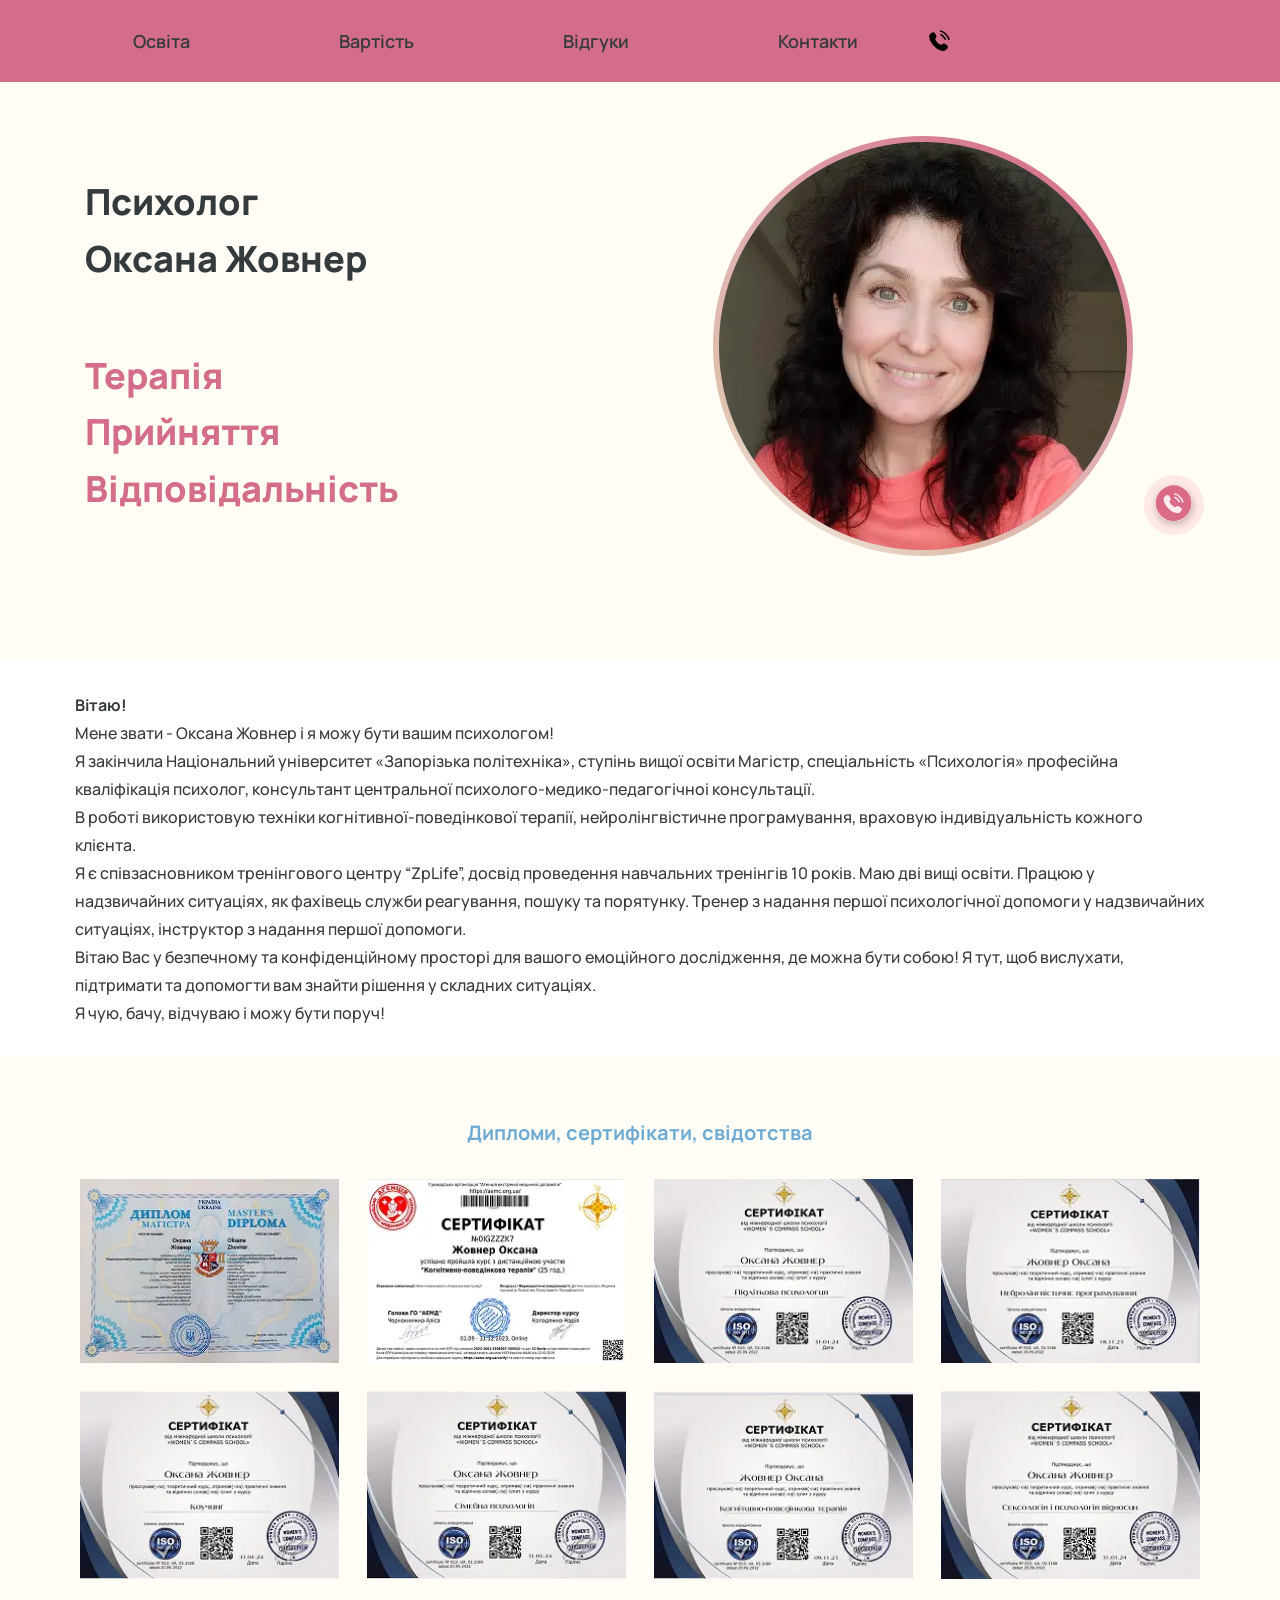
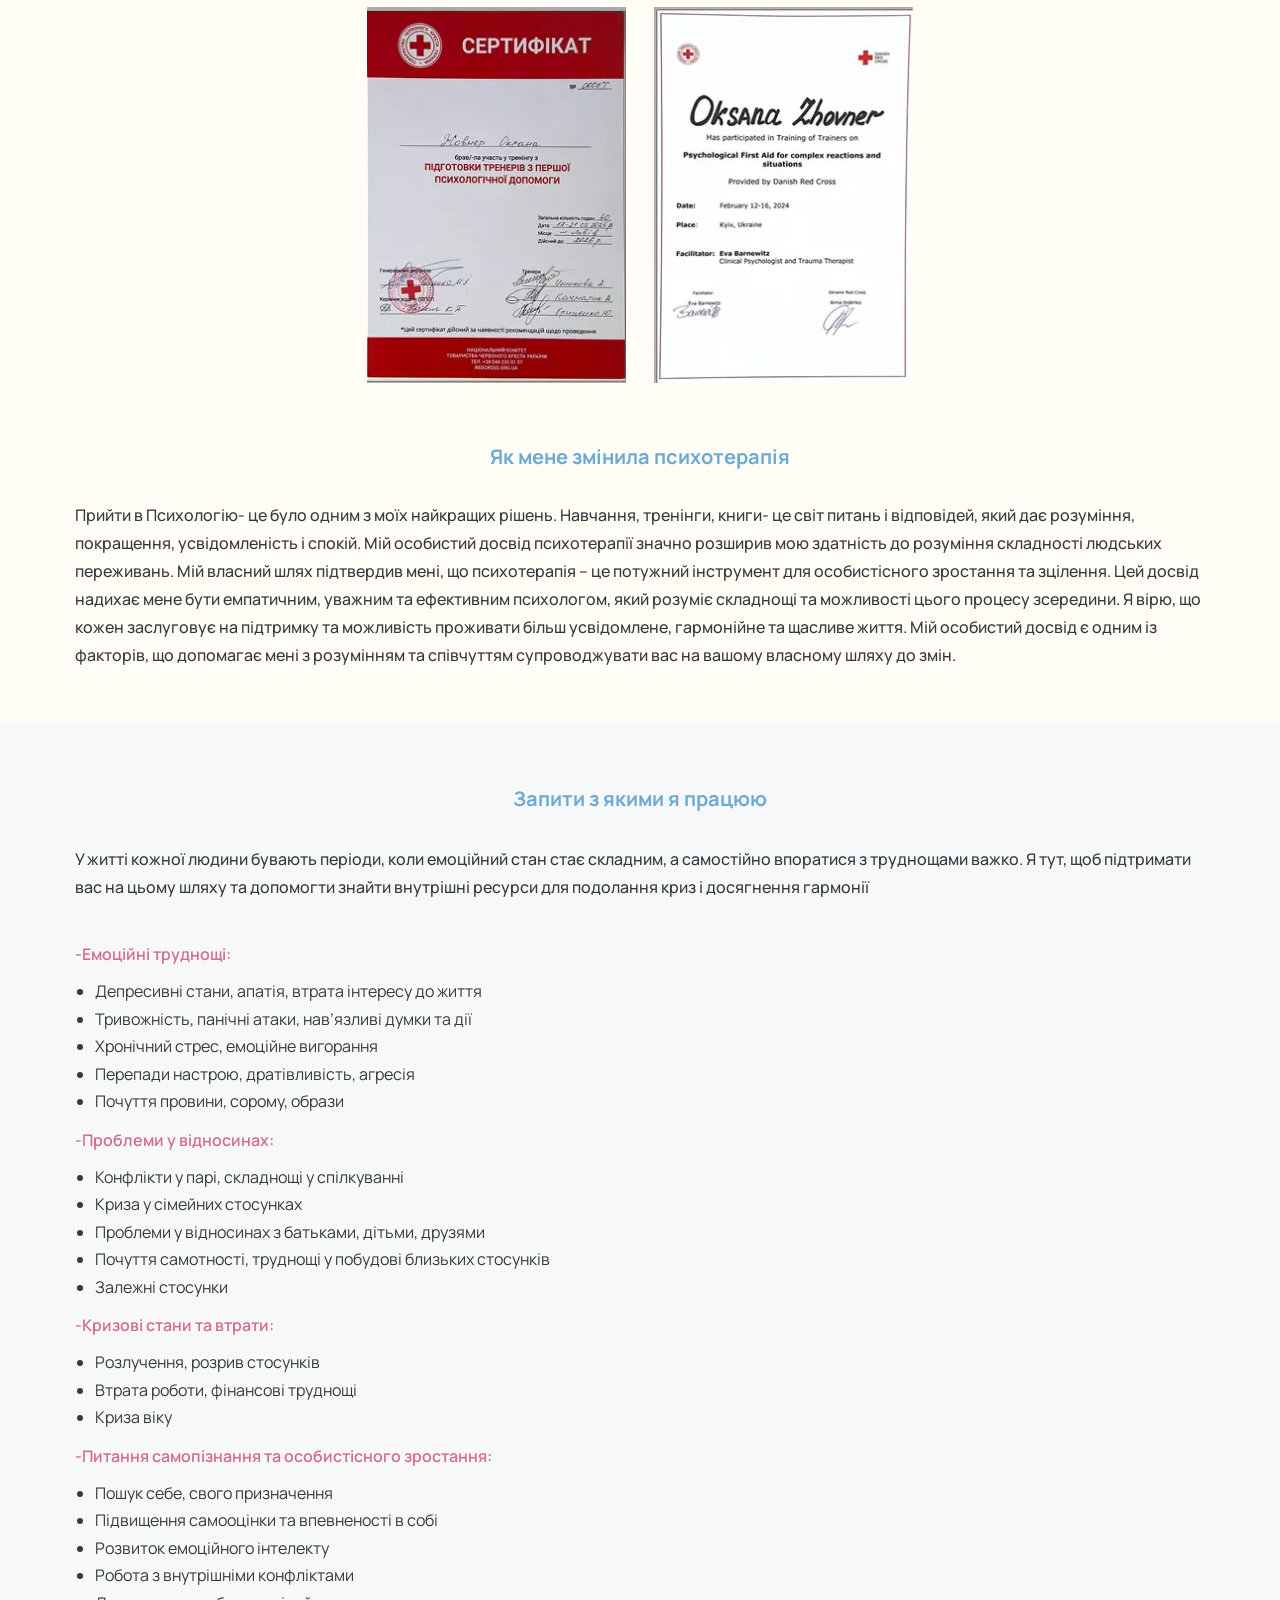
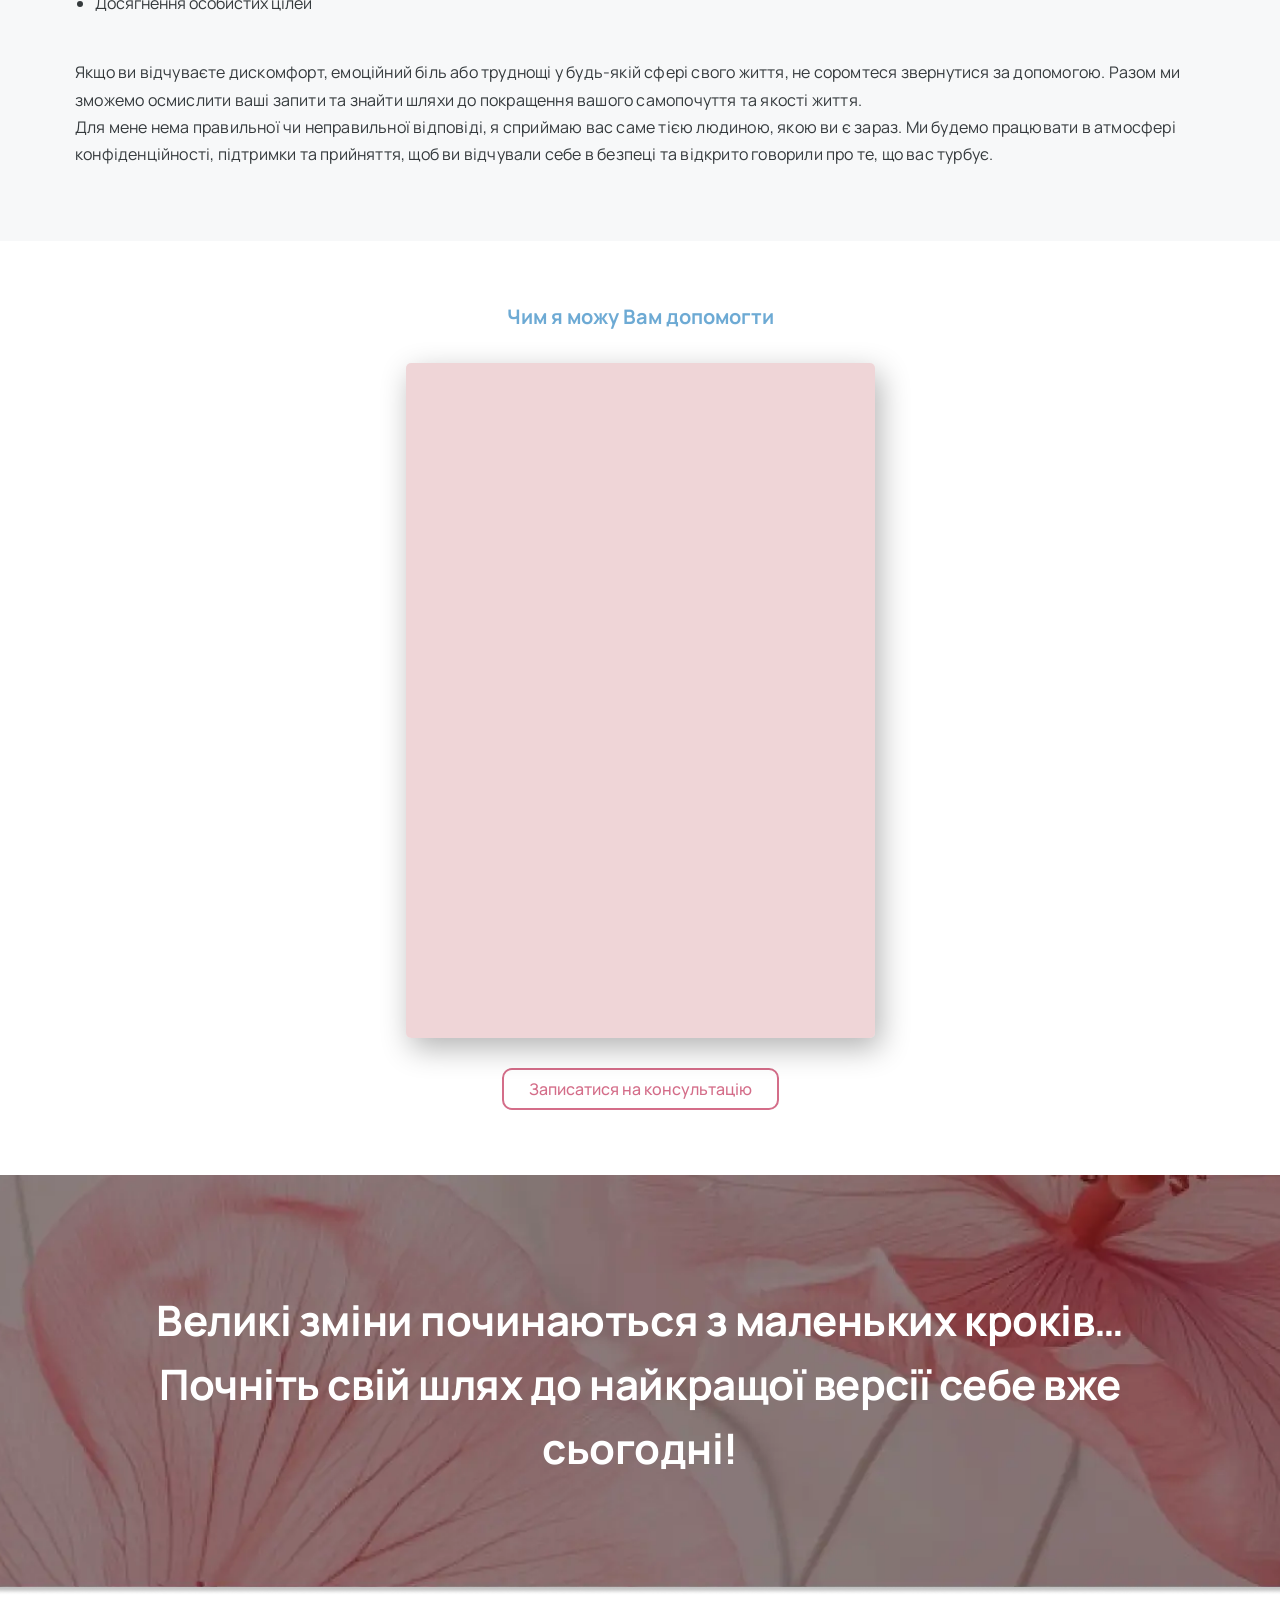
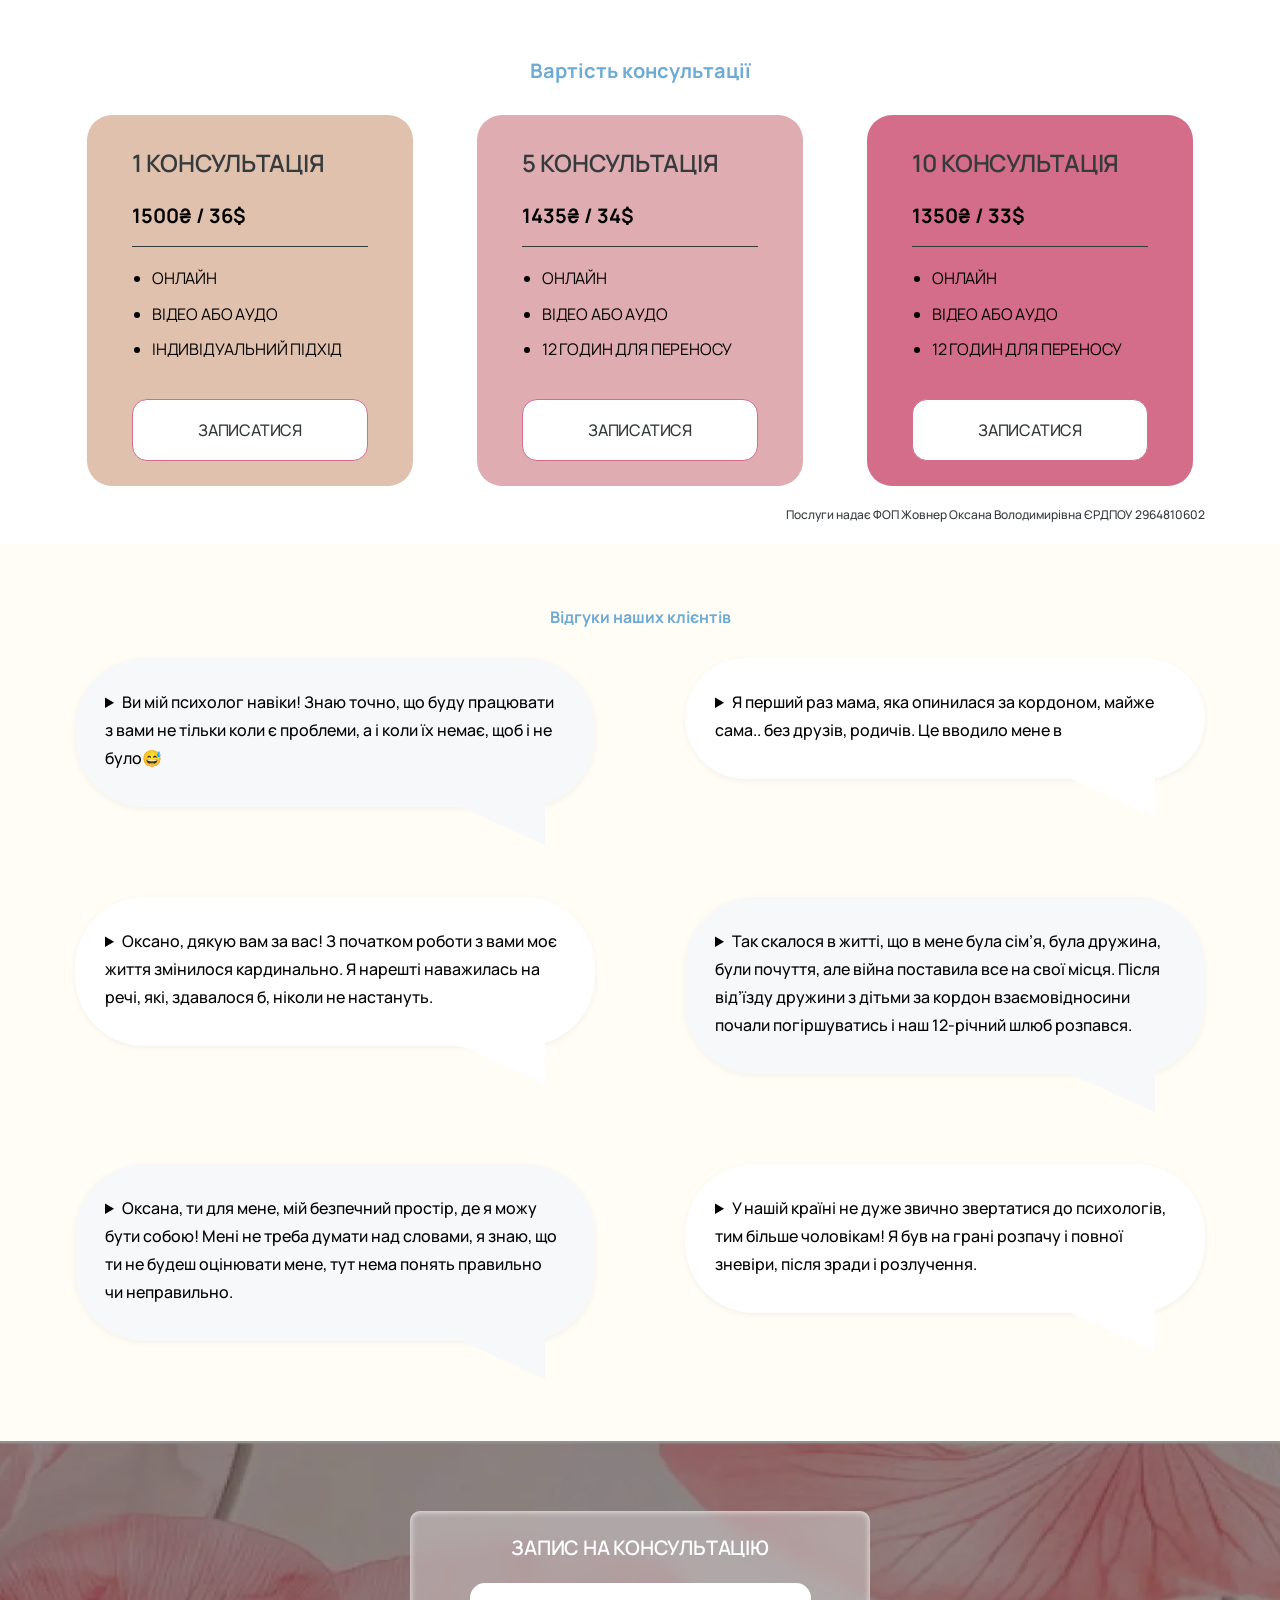
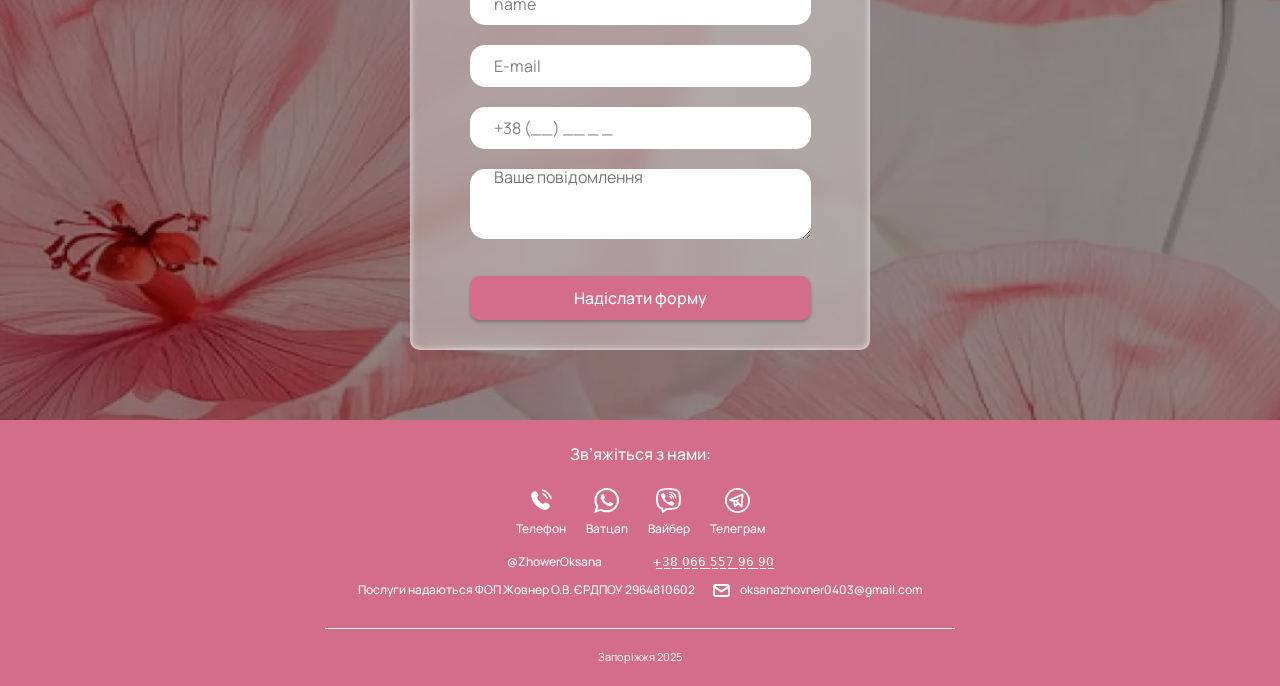
==== commit 32f5c474: "Add files via upload" ====
--- a/index.html
+++ b/index.html
@@ -10,7 +10,7 @@
 			opacity: 0;
 		}
 	</style>
-	<link rel="stylesheet" href="css/style.min.css?_v=20250709212743">
+	<link rel="stylesheet" href="css/style.min.css?_v=20250720173958">
 	<link rel="shortcut icon" href="favicon.ico">
 	<!-- <meta name="robots" content="noindex, nofollow"> -->
 	<meta name="viewport" content="width=device-width, initial-scale=1.0">
@@ -203,9 +203,7 @@
 							<iframe src="https://www.youtube.com/embed/Cp5mmVg9e_U" title="YouTube Shorts player" allowfullscreen frameborder="0" allow="accelerometer; autoplay; clipboard-write; encrypted-media; gyroscope; picture-in-picture; web-share">
 							</iframe>
 						</div>
-						<a href="#" data-popup="#popup" class="link">
-							<button type="submit" class="help__button button button--big">Записатися на консультацію</button>
-						</a>
+						<button data-popup="#popup" type="submit" class="help__button button button--big">Записатися на консультацію</button>
 					</div>
 				</div>
 				<div class="help__background background">
@@ -233,9 +231,7 @@
 								<li>відео або аудо</li>
 								<li>індивідуальний підхід</li>
 							</ul>
-							<a href="#" data-popup="#popup" class="link">
-								<button type="submit" class="help__button button button--wight">Записатися</button>
-							</a>
+							<button data-popup="#popup" type="submit" class="help__button button button--wight">Записатися</button>
 						</article>
 						<article class="pricing__item item-pricing--five">
 							<h3 class="item-pricing__title">5 консультація</h3>
@@ -246,9 +242,7 @@
 								<li>відео або аудо</li>
 								<li>12 годин для переносу</li>
 							</ul>
-							<a href="#" data-popup="#popup" class="link">
-								<button type="submit" class="help__button button button--wight">Записатися</button>
-							</a>
+							<button data-popup="#popup" type="submit" class="help__button button button--wight">Записатися</button>
 						</article>
 						<article class="pricing__item item-pricing--ten">
 							<h3 class="item-pricing__title">10 консультація</h3>
@@ -259,9 +253,7 @@
 								<li>відео або аудо</li>
 								<li>12 годин для переносу</li>
 							</ul>
-							<a href="#" data-popup="#popup" class="link">
-								<button type="submit" class="help__button button button--wight">Записатися</button>
-							</a>
+							<button data-popup="#popup" type="submit" class="help__button button button--wight">Записатися</button>
 						</article>
 					</div>
 					<div class="pricing__info">
@@ -279,29 +271,27 @@
 							<details class="spollers-testimonials__item">
 								<summary class="spollers-testimonials__title">
 									Ви мій психолог навіки! Знаю точно, що буду працювати з вами не тільки коли є проблеми, а і коли їх немає, щоб і не було😅
-									Я дуже рада, що в мене розплющилися очі...
-								</summary>
-								<div class="spollers-testimonials__body">
-									Ви мій психолог навіки! Знаю точно, що буду працювати з вами не тільки коли є проблеми, а і коли їх немає, щоб і не було😅
+								</summary>
+								<div class="spollers-testimonials__body">
 									Я дуже рада, що в мене розплющилися очі, я ніби прокинулась від того нескінченного коматоза..
 									Дякую вам! А ще дуже цікаві домашні завдання
 								</div>
 							</details>
 							<details class="spollers-testimonials__item">
 								<summary class="spollers-testimonials__title">
-									Я перший раз мама, яка опинилася за кордоном, майже сама.. без друзів, родичів. Це вводило мене в дуже депресивний стан, який взагалі не на часі з маленькою дитиною....
-								</summary>
-								<div class="spollers-testimonials__body">
-									Я перший раз мама, яка опинилася за кордоном, майже сама.. без друзів, родичів. Це вводило мене в дуже депресивний стан, який взагалі не на часі з маленькою дитиною.
+									Я перший раз мама, яка опинилася за кордоном, майже сама.. без друзів, родичів.
+									Це вводило мене в
+								</summary>
+								<div class="spollers-testimonials__body">
+									дуже депресивний стан, який взагалі не на часі з маленькою дитиною.
 									якую вам за підтримку, за те що ви не осудили, а були поруч
 								</div>
 							</details>
 							<details class="spollers-testimonials__item">
 								<summary class="spollers-testimonials__title">
-									Оксано, дякую вам за вас! З початком роботи з вами моє життя змінилося кардинально. Я нарешті наважилась на речі, які, здавалося б, ніколи не настануть…
-								</summary>
-								<div class="spollers-testimonials__body">
-									Оксано, дякую вам за вас! З початком роботи з вами моє життя змінилося кардинально. Я нарешті наважилась на речі, які, здавалося б, ніколи не настануть…
+									Оксано, дякую вам за вас! З початком роботи з вами моє життя змінилося кардинально. Я нарешті наважилась на речі, які, здавалося б, ніколи не настануть.
+								</summary>
+								<div class="spollers-testimonials__body">
 									Я знайшла любов.. Любов до себе.
 									Відчуваю себе дуже гармонійно, як ніколи до того.
 									Дякую за вашу роботу, буду обов’язково ...
@@ -309,27 +299,27 @@
 							</details>
 							<details class="spollers-testimonials__item">
 								<summary class="spollers-testimonials__title">
-									Так скалося в житті, що в мене була сім’я, була дружина, були почуття, але війна поставила все на свої місця. Після від’їзду дружини з дітьми за кордон взаємовідносини почали погіршуватись і
-								</summary>
-								<div class="spollers-testimonials__body">
-									Так сталося в житті, що в мене була сім’я, була дружина, були почуття, але війна поставила все на свої місця. Після від’їзду дружини з дітьми за кордон взаємовідносини почали погіршуватись і наш 12-річний шлюб розпався. Мені знадобилося більше року, щоб зрозуміти, що без компетентного і професійного спеціаліста я не зможу відновити свій емоційний стан. Моя сестра порадила мені звернутися до психолога. І ось у вересні 2023р. я почав наше спілкування з Оксаною. Відразу в мене склалось враження, що це досвідчений і розумний фахівець, знаток своєї психологічної справи. Кожна зустріч з Оксаною проходила у комфортній обстановці, під час якої ми фіксували прогрес, домашні завдання і робили висновки. Треба відмітити, що тільки бажання і плідна співпраця з Оксаною змогли наповнити мене всередині і відновити мене як особистість, як чоловіка, який любить, цінує, поважає себе, і заслуговує на те, щоб бути щасливим і дарувати щастя і щасливі моменти іншим.
-								</div>
-							</details>
-							<details class="spollers-testimonials__item">
-								<summary class="spollers-testimonials__title">
-									Оксана, ти для мене, мій безпечний простір, де я можу бути собою! Мені не треба думати над словами, я знаю, що ти не будеш оцінювати мене, тут нема понять правильно чи
-								</summary>
-								<div class="spollers-testimonials__body">
-									Оксана, ти для мене, мій безпечний простір, де я можу бути собою! Мені не треба думати над словами, я знаю, що ти не будеш оцінювати мене, тут нема понять правильно чи неправильно. Я не хочу ділитися особистим з людьми, щоб когось не засмучувати, а когось не радувати.
+									Так скалося в житті, що в мене була сім’я, була дружина, були почуття, але війна поставила все на свої місця. Після від’їзду дружини з дітьми за кордон взаємовідносини почали погіршуватись і наш 12-річний шлюб розпався.
+								</summary>
+								<div class="spollers-testimonials__body">
+									Мені знадобилося більше року, щоб зрозуміти, що без компетентного і професійного спеціаліста я не зможу відновити свій емоційний стан. Моя сестра порадила мені звернутися до психолога. І ось у вересні 2023р. я почав наше спілкування з Оксаною. Відразу в мене склалось враження, що це досвідчений і розумний фахівець, знаток своєї психологічної справи. Кожна зустріч з Оксаною проходила у комфортній обстановці, під час якої ми фіксували прогрес, домашні завдання і робили висновки. Треба відмітити, що тільки бажання і плідна співпраця з Оксаною змогли наповнити мене всередині і відновити мене як особистість, як чоловіка, який любить, цінує, поважає себе, і заслуговує на те, щоб бути щасливим і дарувати щастя і щасливі моменти іншим.
+								</div>
+							</details>
+							<details class="spollers-testimonials__item">
+								<summary class="spollers-testimonials__title">
+									Оксана, ти для мене, мій безпечний простір, де я можу бути собою! Мені не треба думати над словами, я знаю, що ти не будеш оцінювати мене, тут нема понять правильно чи неправильно.
+								</summary>
+								<div class="spollers-testimonials__body">
+									Я не хочу ділитися особистим з людьми, щоб когось не засмучувати, а когось не радувати.
 									Ти моя найкраща подружка за гроші і це для мене найкращий і найзручніший варіант! Дякую за професійність, за відчуття і підтримку!
 								</div>
 							</details>
 							<details class="spollers-testimonials__item">
 								<summary class="spollers-testimonials__title">
-									У нашій країні не дуже звично звертатися до психологів, тим більше чоловікам! Я був на грані розпачу і повної зневіри, після зради і розлучення. Психолога Оксану
-								</summary>
-								<div class="spollers-testimonials__body">
-									У нашій країні не дуже звично звертатися до психологів, тим більше чоловікам! Я був на грані розпачу і повної зневіри, після зради і розлучення. Психолога Оксану мені порекомендував друг, якому його друг розповідав про її роботу.
+									У нашій країні не дуже звично звертатися до психологів, тим більше чоловікам! Я був на грані розпачу і повної зневіри, після зради і розлучення.
+								</summary>
+								<div class="spollers-testimonials__body">
+									Психолога Оксану мені порекомендував друг, якому його друг розповідав про її роботу.
 									Зараз я розумію, що звернутись до психолога, було моє найкраще рішення за останній рік! Чуйна, спокійна, розумна, зважена, вміє слухати, інтелігентна людина.
 									Зараз я відчуваю впевненість у завтрашньому дні, я знаю, що саме зараз мій найкращий час для себе!
 									Дякую за роботу!
@@ -345,19 +335,19 @@
 				</div>
 				<div class="container__contacts">
 					<div class="contacts__body">
-						<form action="#" class="contacts__form form">
+						<form action="files/sendmail/sendmail.php" method="POST" class="contacts__form form--popup">
 							<h2 class="form__title">Запис на консультацію</h2>
 							<div class="form__item">
-								<input autocomplete="off" type="text" name="form[]" data-error="Error" data-required placeholder="Ім'я" class="form__input">
+								<input data-required autocomplete="name" type="text" name="name" data-error="Введіть ім'я" data-required placeholder="name" class="form__input">
 							</div>
 							<div class="form__item">
-								<input autocomplete="off" type="text" name="form[]" data-error="Error" data-required="email" placeholder="Email" class="form__input">
+								<input autocomplete="off" type="email" name="email" data-error="Error" data-required="email" placeholder="E-mail" class="form__input">
 							</div>
 							<div class="form__item">
-								<input autocomplete="off" type="number" name="form[]" data-error="Error" data-required="Phone" placeholder="Номер телефону" class="form__input">
+								<input autocomplete="tel" type="tel" name="phone" data-error="Error" data-required="Phone" inputmode="numeric" placeholder="+38 (__) __ _ _" class="form__input">
 							</div>
 							<div class="form__item">
-								<textarea autocomplete="off" name="form[]" placeholder="Ваше повідомлення" data-error="Error" class="form__input--text"></textarea>
+								<textarea autocomplete="off" name="message" placeholder="Ваше повідомлення" data-error="Error" class="form__input--text"></textarea>
 							</div>
 							<div class="form__item">
 								<button type="submit" class="form__button button button--send">
@@ -427,7 +417,7 @@
 			</div>
 		</footer>
 	</div>
-	<script src="js/app.min.js?_v=20250709212743"></script>
+	<script src="js/app.min.js?_v=20250720173958"></script>
 	<div id="popup" aria-hidden="true" class="popup">
 		<div class="popup__wrapper">
 			<div class="popup__content">
@@ -438,19 +428,19 @@
 					</svg>
 				</button>
 				<div class="popup__text">
-					<form action="#" class="contacts__form form--popup">
+					<form action="files/sendmail/sendmail.php" method="POST" class="contacts__form form--popup">
 						<h2 class="form__title">Запис на консультацію</h2>
 						<div class="form__item">
-							<input autocomplete="off" type="text" name="form[]" data-error="Error" data-required placeholder="Ім'я" class="form__input">
+							<input data-required autocomplete="name" type="text" name="name" data-error="Введіть ім'я" data-required placeholder="name" class="form__input">
 						</div>
 						<div class="form__item">
-							<input autocomplete="off" type="text" name="form[]" data-error="Error" data-required="email" placeholder="Email" class="form__input">
+							<input autocomplete="off" type="email" name="email" data-error="Error" data-required="email" placeholder="E-mail" class="form__input">
 						</div>
 						<div class="form__item">
-							<input autocomplete="off" type="number" name="form[]" data-error="Error" data-required="Phone" placeholder="Номер телефону" class="form__input">
+							<input autocomplete="tel" type="tel" name="phone" data-error="Error" data-required="Phone" inputmode="numeric" placeholder="+38 (__) __ _ _" class="form__input">
 						</div>
 						<div class="form__item">
-							<textarea autocomplete="off" name="form[]" placeholder="Ваше повідомлення" data-error="Error" class="form__input--text"></textarea>
+							<textarea autocomplete="off" name="message" placeholder="Ваше повідомлення" data-error="Error" class="form__input--text"></textarea>
 						</div>
 						<div class="form__item">
 							<button type="submit" class="form__button button button--send">
--- a/css/style.min.css
+++ b/css/style.min.css
@@ -1 +1 @@
-@import url(https://fonts.googleapis.com/css?family=Montserrat+Alternates:regular,500,600,700&display=swap);@import url(https://fonts.googleapis.com/css?family=Poppins:500,600,700,800,900&display=swap);@import url(https://fonts.googleapis.com/css?family=Manrope:600,700,800&display=swap);/*! tailwindcss v4.1.6 | MIT License | https://tailwindcss.com */:root{--primary:#0a9396;--secondary:#94d2bd;--bg-primary:#FFFDF6;--bg-secondary:#F7F8F9;--bg-accent:#D46D89;--bg-card:#E0C1AE;--text-accent:#6DAAD4}*{padding:0;margin:0;border:0}*,*::after,*::before{box-sizing:border-box}*::after,*::before{display:inline-block}body,html{height:100%;min-width:320px}body{color:#353a3d;line-height:1;font-family:"Montserrat Alternates";font-size:1rem;-ms-text-size-adjust:100%;-moz-text-size-adjust:100%;-webkit-text-size-adjust:100%;-webkit-font-smoothing:antialiased;-moz-osx-font-smoothing:grayscale}button,input,textarea{font-family:"Montserrat Alternates";font-size:inherit;line-height:inherit;color:inherit;background-color:rgba(0,0,0,0)}input,textarea{width:100%}label{display:inline-block}button,option,select{cursor:pointer}a{display:inline-block;color:inherit;text-decoration:none}ul li{list-style:none}img{vertical-align:top}h1,h2,h3,h4,h5,h6{font-weight:inherit;font-size:inherit}.lock body{overflow:hidden;touch-action:none;-ms-scroll-chaining:none;overscroll-behavior:none}.loaded body{opacity:1;transition:opacity .3s}.wrapper{min-height:100%;display:flex;flex-direction:column;overflow:hidden}@supports (overflow:clip){.wrapper{overflow:clip}}.wrapper>main{flex:1 1 auto}.wrapper>*{min-width:0}[class*=__container]{max-width:72.5rem;margin:0 auto;padding:0 .9375rem}[class*="--gc"]{display:grid;min-width:0;grid-template-columns:.9375rem 1fr minmax(auto,70.625rem) 1fr .9375rem}[class*="--gc"]>*{min-width:0;grid-column:3/4}.menu__link{font-size:1.5625rem}.icon-menu{display:none}body::after{content:"";background-color:rgba(0,0,0,.5);position:fixed;width:100%;height:100%;top:0;left:0;opacity:0;transition:opacity .8s ease 0s;pointer-events:none;z-index:149}.popup-show body::after{opacity:1}.popup{position:fixed;top:0;left:0;bottom:0;right:0;padding:30px 10px;transition:visibility .8s ease 0s;visibility:hidden;pointer-events:none}.popup_show{z-index:150;visibility:visible;overflow:auto;pointer-events:auto}.popup_show .popup__content{visibility:visible;-webkit-transform:scale(1);transform:scale(1)}.popup__wrapper{display:flex;flex-direction:column;align-items:center;min-height:100%;flex:1 1 auto;width:100%;display:flex;justify-content:center;align-items:center}.popup__content{visibility:hidden;-webkit-transform:scale(0);transform:scale(0);transition:-webkit-transform .5s ease 0s;transition:transform .5s ease 0s;transition:transform .5s ease 0s,-webkit-transform .5s ease 0s;background-color:#fffdf6;padding:20px;width:100%;max-width:500px;border-radius:20px}.lock .popup__content{visibility:visible}.spollers{display:grid;gap:15px}.spollers__item{font-size:1.25rem}.spollers__title{width:100%;cursor:default;text-align:left;border:1px solid #eee;padding:.625rem .9375rem;border-radius:.3125rem;position:relative;list-style:none}.spollers__title::-webkit-details-marker,.spollers__title::marker{display:none}._spoller-init .spollers__title{cursor:pointer}._spoller-init .spollers__title::after,._spoller-init .spollers__title::before{content:"";position:absolute;right:10px;top:50%;background-color:#000;height:2px;width:15px;transition:-webkit-transform .5s ease 0s;transition:transform .5s ease 0s;transition:transform .5s ease 0s,-webkit-transform .5s ease 0s}._spoller-init .spollers__title::before{-webkit-transform:translate(-75%,-50%) rotate(40deg);transform:translate(-75%,-50%) rotate(40deg)}._spoller-init .spollers__title::after{-webkit-transform:translate(0,-50%) rotate(-40deg);transform:translate(0,-50%) rotate(-40deg)}._spoller-init .spollers__title._spoller-active::before{-webkit-transform:translateX(-75%) rotate(-40deg);transform:translateX(-75%) rotate(-40deg)}._spoller-init .spollers__title._spoller-active::after{-webkit-transform:rotate(40deg);transform:rotate(40deg)}.spollers__body{padding:1.25rem;border-radius:.3125rem;border:1px solid #eee}[data-showmore-button]{margin-top:.75rem;display:flex;align-items:center;gap:.5625rem;display:none;transition:all .3s ease}[data-showmore-button] span{font-size:.75rem;font-weight:700;color:var(--bg-accent);text-transform:uppercase}[data-showmore-button] span:last-child{display:none}._showmore-active [data-showmore-button] span{font-size:.75rem;font-weight:700;color:var(--bg-accent);text-transform:uppercase;display:none}._showmore-active [data-showmore-button] span:last-child{display:block}.ibg{width:100%;height:100%;-o-object-fit:cover;object-fit:cover}.ibg--top{-o-object-position:top;object-position:top}.ibg--bottom{-o-object-position:bottom;object-position:bottom}.ibg--left{-o-object-position:left;object-position:left}.ibg--right{-o-object-position:right;object-position:right}.ibg--contain{-o-object-fit:contain;object-fit:contain}.header{position:fixed;z-index:50;width:100%;top:0;left:0;padding-top:.1875rem;padding-bottom:.1875rem;background-color:var(--bg-accent)}.header._header-scroll{background-color:rgba(212,109,136,.7764705882)}.header__container{display:flex;align-items:center;justify-content:space-evenly;min-height:4.75rem}.header__actions{position:relative;z-index:1;display:flex;align-items:center;gap:.75rem;padding-left:.625rem}.header__phone{color:#353a3d;font-weight:500;font-size:1.1875rem;line-height:.6428571429;opacity:0;white-space:nowrap;text-decoration:underline;transition:opacity .4s ease-out,-webkit-transform .9s ease-out;transition:opacity .4s ease-out,transform .9s ease-out;transition:opacity .4s ease-out,transform .9s ease-out,-webkit-transform .9s ease-out}.header__icon{position:relative;z-index:5;flex:0 0 1.5625rem}.menu__list{display:flex;flex-wrap:wrap;align-items:center;row-gap:1.875rem;row-gap:.9375rem}.menu__link{color:#353a3d;font-weight:600;font-size:1.125rem;line-height:.5714285714;transition:all .3s ease 0s}.footer{background-color:var(--bg-accent);padding:1.25rem 0 1.25rem 0}.footer__title{color:#fff;text-align:center;font-weight:500;line-height:1.75}.footer__social{display:flex;flex-wrap:wrap;justify-content:center;gap:1.875rem;margin-bottom:.3125rem}.footer__info{display:flex;justify-content:center;flex-wrap:wrap;gap:3.125rem}.footer__block{display:flex;align-items:center;gap:1.25em}.footer__block a,.footer__block p{color:#fff;font-size:.75rem;font-weight:500;line-height:2.3333333333;transition:all .3s ease}.footer__paid{position:relative;display:flex;align-items:center;justify-content:center;gap:1.125em;padding-bottom:.1875rem}.footer__blocks p{color:#fff;font-size:.75rem;font-weight:500;line-height:2.3333333333}.footer__blocks a{color:#fff;font-size:.75rem;font-weight:500;line-height:2.3333333333;transition:all .3s ease}.footer__mail{display:flex;flex-wrap:wrap;flex-direction:row-reverse;align-items:center;gap:.625rem;justify-content:center}.footer__decor{margin:1.25rem auto;width:100%;max-width:39.375rem;height:.0625rem;background-color:#fff;border:none}.footer__copyright{color:#fff;text-align:center;font-size:.6875rem;line-height:1.5;letter-spacing:-.0075625rem}.social__items{display:flex;align-items:center;gap:1.25rem}.social__conact{display:flex;flex-direction:column;align-items:center;gap:.125rem;text-decoration:none;border-radius:.625rem;transition:all .3s ease}.social__icon{width:1.5625rem;height:1.5625rem;display:flex;align-items:center;justify-content:center}.social__label{color:#fff;font-weight:500;font-size:.75rem;line-height:2.3333333333;transition:all .3s ease}.page__pricing{padding-bottom:.9375rem}.page__testimonials{background-color:var(--bg-primary)}.main-block{background-color:var(--bg-primary)}.main-block__container{position:relative;display:flex;flex-wrap:wrap;justify-content:center;align-items:center}.main-block__content{flex:0 1 50%;align-self:center;padding:.625rem .625rem}.main-block__tittle{font-family:Manrope;max-width:22.375rem;color:#353a3d;font-weight:800;line-height:1.5789473684}.main-block__subtitle{font-family:Manrope;color:var(--bg-accent);font-weight:800;line-height:1.5789473684;max-width:22.375rem}.main-block__photo{flex:0 1 50%;position:relative;display:flex;justify-content:center;align-items:center}.main-block__avatar{position:relative;z-index:1;display:flex;align-items:center;justify-content:center;padding:.375rem;border-radius:50%;background:linear-gradient(214deg,#d46d89 8.42%,#dfacb1 45.03%,#e0c1ae 77.33%,#fff 97.99%);width:clamp(15.625rem,40vw,26.25rem);height:clamp(15.625rem,40vw,26.25rem);color:#fff}.main-block__avatar__image{display:block;width:100%;height:100%;border-radius:50%;background-color:#fff}.main-block__avatar__image img{max-width:100%;-o-object-fit:cover;object-fit:cover}.main-block__phone-icon{position:absolute;bottom:1.25rem;right:0;padding:.3125rem;cursor:pointer}.main-block__phone-icon img{width:3.125rem;height:3.125rem}.main-block__phone-icon::after{content:"";position:absolute;top:.5625rem;left:.5625rem;width:2.5rem;height:2.5rem;border-radius:50%;background-color:#f85b85;opacity:.12;-webkit-transform:scale(1.5);transform:scale(1.5);-webkit-animation:play-circle 2s infinite ease;animation:play-circle 2s infinite ease}.main-block__phone-icon::after:hover{-webkit-animation-play-state:paused;animation-play-state:paused}@-webkit-keyframes play-circle{0%{-webkit-transform:scale(1.6);transform:scale(1.6);opacity:.11}100%{opacity:0;-webkit-transform:scale(2.5);transform:scale(2.5)}}@keyframes play-circle{0%{-webkit-transform:scale(1.6);transform:scale(1.6);opacity:.11}100%{opacity:0;-webkit-transform:scale(2.5);transform:scale(2.5)}}.descriptions{background-color:var(--bg-secondary)}.descriptions__text{color:#353a3d;font-weight:500;line-height:1.75}.diploma{background-color:var(--bg-primary)}.diploma__title{color:var(--text-accent);font-weight:700;text-align:center;line-height:1.4;margin-bottom:2rem}.diploma__content{position:relative;z-index:1;padding-left:.3125rem;padding-right:.3125rem;display:grid;grid-template-columns:repeat(4,1fr);justify-items:center;align-items:center;justify-content:center}.diploma__image{-o-object-fit:cover;object-fit:cover}.diploma__image img{max-width:100%}.diploma__about{padding-top:3.75rem}.diploma__subtitle{color:var(--text-accent);font-weight:700;text-align:center;line-height:1.4}.diploma__subtitle:not(:last-child){margin-bottom:1.875rem}.diploma__text{color:#353a3d;font-weight:500;line-height:1.75}.about{background-color:var(--bg-secondary)}.about__container{padding-bottom:1.875rem}.about__title{color:var(--text-accent);font-weight:700;text-align:center;line-height:1.4;margin-bottom:2rem;-webkit-transform:translate(0,15%);transform:translate(0,15%);opacity:0;transition:opacity .5s .3s,-webkit-transform .5s .3s;transition:transform .5s .3s,opacity .5s .3s;transition:transform .5s .3s,opacity .5s .3s,-webkit-transform .5s .3s}._watcher-view .about__title{-webkit-transform:translate(0,0);transform:translate(0,0);opacity:1}.about__intro{color:#353a3d;font-weight:500;line-height:1.75;-webkit-transform:translate(0,15%);transform:translate(0,15%);opacity:0;transition:opacity .5s .5s,-webkit-transform .5s .5s;transition:transform .5s .5s,opacity .5s .5s;transition:transform .5s .5s,opacity .5s .5s,-webkit-transform .5s .5s}._watcher-view .about__intro{-webkit-transform:translate(0,0);transform:translate(0,0);opacity:1}.about__list li{color:#353a3d;list-style:none;line-height:1.7142857143}.about__list li ul li{list-style:disc;margin-left:1.25rem}.about__list_first{-webkit-transform:translate(0,15%);transform:translate(0,15%);opacity:0;transition:opacity .5s .6s,-webkit-transform .5s .6s;transition:transform .5s .6s,opacity .5s .6s;transition:transform .5s .6s,opacity .5s .6s,-webkit-transform .5s .6s}._watcher-view .about__list_first{-webkit-transform:translate(0,0);transform:translate(0,0);opacity:1}.about__list_second{-webkit-transform:translate(0,15%);transform:translate(0,15%);opacity:0;transition:opacity .6s .65s,-webkit-transform .6s .65s;transition:transform .6s .65s,opacity .6s .65s;transition:transform .6s .65s,opacity .6s .65s,-webkit-transform .6s .65s}._watcher-view .about__list_second{-webkit-transform:translate(0,0);transform:translate(0,0);opacity:1}.about__list_third{-webkit-transform:translate(0,15%);transform:translate(0,15%);opacity:0;transition:opacity .7s .7s,-webkit-transform .7s .7s;transition:transform .7s .7s,opacity .7s .7s;transition:transform .7s .7s,opacity .7s .7s,-webkit-transform .7s .7s}._watcher-view .about__list_third{-webkit-transform:translate(0,0);transform:translate(0,0);opacity:1}.about__list_fourth{-webkit-transform:translate(0,15%);transform:translate(0,15%);opacity:0;transition:opacity .75s .8s,-webkit-transform .75s .8s;transition:transform .75s .8s,opacity .75s .8s;transition:transform .75s .8s,opacity .75s .8s,-webkit-transform .75s .8s}._watcher-view .about__list_fourth{-webkit-transform:translate(0,0);transform:translate(0,0);opacity:1}.about__subtitle{color:var(--bg-accent);font-weight:600;line-height:1.4;margin-bottom:.8125rem;margin-top:.8125rem}.about__outro{line-height:1.7142857143;letter-spacing:.0125rem}.about__outro_1{line-height:1.7142857143;letter-spacing:.0125rem}.help__title{color:var(--text-accent);font-weight:700;text-align:center;line-height:1.4;margin-bottom:2rem;-webkit-transform:translate(0,15%);transform:translate(0,15%);opacity:0;transition:opacity .5s .4s,-webkit-transform .5s .4s;transition:transform .5s .4s,opacity .5s .4s;transition:transform .5s .4s,opacity .5s .4s,-webkit-transform .5s .4s}.help__title:not(:last-child){margin-bottom:2rem}._watcher-view .help__title{-webkit-transform:translate(0,0);transform:translate(0,0);opacity:1}.help__body{display:flex;flex-direction:column;justify-content:center;align-items:center}.help__video{position:relative;overflow:hidden;width:100%;height:42.1875rem;max-width:29.3125rem;border-radius:.3125rem;padding:.25rem .25rem .25rem .25rem;aspect-ratio:9/16;background-color:rgba(223,172,177,.5058823529);box-shadow:.3125rem .625rem 1.875rem rgba(0,0,0,.3);transition:box-shadow .3s ease,-webkit-transform .3s ease;transition:transform .3s ease,box-shadow .3s ease;transition:transform .3s ease,box-shadow .3s ease,-webkit-transform .3s ease}.help__video iframe{width:100%;height:100%;display:block;border-radius:inherit;pointer-events:all}.help__button{transition:all .3s ease}.button--big{display:inline-flex;color:var(--bg-accent);justify-content:center;margin-top:1.875rem;align-items:center;font-weight:500;border:2px solid var(--bg-accent);border-radius:.625rem;padding:.3125rem 1.5625rem .3125rem 1.5625rem;line-height:1.75;transition:all .3s ease}.background{position:relative;overflow:hidden;width:100vw;height:26.25rem;margin-left:calc(50% - 50vw)}.background__image{width:100%;height:100%;-o-object-fit:cover;object-fit:cover;-o-object-position:center;object-position:center}.background__content{position:absolute;top:0;left:0;right:0;bottom:0;display:flex;align-items:center;justify-content:center}.background__subtitle{padding:0 .9375rem 0 .9375rem;max-width:70.625rem;color:#fff;text-align:center;font-weight:700;line-height:152%;letter-spacing:-.462px;margin-top:10.3125rem;margin-bottom:10.3125rem}.pricing{background-color:#fff}.pricing__title{color:var(--text-accent);text-align:center;font-weight:700;line-height:1.4;-webkit-transform:translate(0,15%);transform:translate(0,15%);opacity:0;transition:opacity .4s .4s,-webkit-transform .4s .4s;transition:transform .4s .4s,opacity .4s .4s;transition:transform .4s .4s,opacity .4s .4s,-webkit-transform .4s .4s}._watcher-view .pricing__title{-webkit-transform:translate(0,0);transform:translate(0,0);opacity:1}.pricing__items{display:flex;gap:2.6875rem;justify-content:center}.pricing__item{width:23.75rem;border-radius:1.5625rem;padding:1.3125rem 3.5rem 2.25rem 3.5rem;transition:box-shadow .3s ease,-webkit-transform .3s ease;transition:transform .3s ease,box-shadow .3s ease;transition:transform .3s ease,box-shadow .3s ease,-webkit-transform .3s ease}.pricing__info{color:#353a3d;font-size:.75rem;font-weight:500;line-height:2.3333333333;text-align:right;margin-top:.9375rem}.item-pricing--one{background-color:#e0c1ae}.item-pricing--five{background-color:#dfacb1}.item-pricing--ten{background-color:var(--bg-accent)}.item-pricing__title{color:#353a3d;font-weight:600;line-height:190%;letter-spacing:-.264px;text-transform:uppercase;margin-bottom:1.0625rem}.item-pricing__cost{color:#000;font-weight:700;line-height:1.4}.item-pricing__line{border:none;border-top:1px solid #353a3d;margin:1rem auto;max-width:14.875rem}.item-pricing__feauters{color:#000;line-height:190%;letter-spacing:-.176px;text-transform:uppercase;list-style-type:disc;padding-left:1.25rem}.item-pricing__feauters li{list-style-type:disc}.item-pricing__feauters li:not(:last-child){margin-bottom:.3125rem}.button--wight{color:#353a3d;font-weight:500;line-height:190%;letter-spacing:-.176px;text-transform:uppercase;width:14.75rem;display:inline-flex;padding:.9375rem 1.5625rem .9375rem 1.5625rem;border-radius:.9375rem;border:.0625rem solid var(--bg-accent);background-color:#fff;text-align:center;justify-content:center;transition:all .3s ease}.testimonials__title{color:var(--text-accent);text-align:center;font-weight:700;line-height:1.4;-webkit-transform:translate(0,15%);transform:translate(0,15%);opacity:0;transition:opacity .4s .4s,-webkit-transform .4s .4s;transition:transform .4s .4s,opacity .4s .4s;transition:transform .4s .4s,opacity .4s .4s,-webkit-transform .4s .4s}._watcher-view .testimonials__title{-webkit-transform:translate(0,0);transform:translate(0,0);opacity:1}.testimonials__spollers{display:grid;grid-template-columns:repeat(2,1fr);justify-items:center}.spollers-testimonials__item{align-self:start;position:relative;z-index:2;max-width:32.5rem;border-radius:4.375rem;padding:1.5625rem 1.875rem 1.5625rem 1.875rem;box-shadow:0 .125rem .375rem rgba(0,0,0,.05);overflow:visible;transition:box-shadow .3s ease}.spollers-testimonials__item:nth-child(1),.spollers-testimonials__item:nth-child(4),.spollers-testimonials__item:nth-child(5){background-color:#f7f8f9}.spollers-testimonials__item:nth-child(2),.spollers-testimonials__item:nth-child(3),.spollers-testimonials__item:nth-child(6){background-color:#fff}.spollers-testimonials__item::after{content:"";position:absolute;bottom:-2.375rem;right:3.125rem;width:5.4375rem;height:5rem;background-color:inherit;clip-path:polygon(100% 0,0 50%,100% 100%)}.spollers-testimonials__item::after:nth-child(1),.spollers-testimonials__item::after:nth-child(4),.spollers-testimonials__item::after:nth-child(5){background-color:#f7f8f9}.spollers-testimonials__title{color:#000;font-weight:500;line-height:1.75}.spollers-testimonials__body{color:#000;font-weight:500;line-height:1.75}.contacts{position:relative;width:100%;overflow:hidden;max-height:43.125rem}.contacts__backgrounds{position:absolute;z-index:1;top:0;left:0;width:100%;height:100%;max-height:43.125rem}.contacts__backgrounds::before{content:"";position:absolute;top:0;left:0;width:100%;height:100%;background:rgba(0,0,0,.43);z-index:2}.contacts__image{width:100%;height:100%;-o-object-fit:cover;object-fit:cover;-o-object-position:center;object-position:center}.contacts__body{position:relative;z-index:3;display:flex;align-items:center;justify-content:center;min-height:100%;padding:.625rem}.contacts__form{background-color:rgba(255,255,255,.9);padding:0 .625rem 0 .625rem;border-radius:.625rem;max-width:28.75rem;display:flex;flex-direction:column;align-content:center;flex-wrap:wrap;gap:1.25rem;background:rgba(211,204,204,.52);box-shadow:0 0 7.323px -.572px #fff inset;backdrop-filter:blur(9.0104255676px)}.form__title{color:#fff;text-align:center;font-size:1.25rem;font-weight:600;line-height:150%;letter-spacing:-.22px;text-transform:uppercase;margin-top:1.375rem}.form__item{padding:0 .3125rem 0 .3125rem}.form__input{background-color:#fff;width:100%;height:2.625rem;border-radius:.9375rem;padding:0 1.5rem}.form__input::-webkit-input-placeholder{color:gray}.form__input:-ms-input-placeholder{color:gray}.form__input::-ms-input-placeholder{color:gray}.form__input::placeholder{color:gray}.form__input:focus::-webkit-input-placeholder{color:#353a3d}.form__input:focus:-ms-input-placeholder{color:#353a3d}.form__input:focus::-ms-input-placeholder{color:#353a3d}.form__input:focus::placeholder{color:#353a3d}.form__input--text{background-color:#fff;width:100%;height:4.375rem;border-radius:.9375rem;padding:0 1.5rem}.form__error{padding:.125rem 1.25rem .125rem 1.25rem;color:red;font-size:.8125rem;box-shadow:.0625rem .0625rem .3125rem rgba(255,0,0,.836)}.form--popup{width:100%}.button--send{display:inline-flex;color:#fff;background-color:var(--bg-accent);justify-content:center;align-items:center;font-weight:500;box-shadow:0 2.288px 3.318px 0 rgba(0,0,0,.25);border-radius:.625rem;padding:.5rem 6.5rem .5rem 6.5rem;width:100%;line-height:1.75;transition:all .3s ease}@media (min-width:61.99875em)and (any-hover:hover){.header__phone:hover{opacity:1;transition:opacity .4s ease-in,-webkit-transform .9s ease-out;transition:opacity .4s ease-in,transform .9s ease-out;transition:opacity .4s ease-in,transform .9s ease-out,-webkit-transform .9s ease-out;pointer-events:auto}}@media (min-width:61.99875em){.diploma__image_9{grid-area:3/2/4/3}.diploma__image_10{grid-area:3/3/4/4}}@media (min-width:72.5em){.menu__list{-webkit-column-gap:9.3125rem;-moz-column-gap:9.3125rem;column-gap:9.3125rem}.footer__title{margin-bottom:1.25rem}.footer__paid{margin-bottom:1.3125rem}.page__main{padding-bottom:6.5625rem}.page__diploma{padding-top:3.875rem}.page__about{padding-top:3.875rem}.page__help{padding-top:3.875rem}.page__pricing{padding-top:3.875rem}.page__testimonials{padding-top:3.875rem}.page__testimonials{padding-bottom:6.25rem}.main-block__container{padding-top:7.5rem}.main-block__content{gap:1.875rem}.main-block__tittle:not(:last-child){margin-bottom:3.75rem}.main-block__tittle{font-size:2.25rem}.main-block__subtitle{font-size:2.25rem}.descriptions__container{padding-top:1.875rem}.descriptions__container{padding-bottom:1.875rem}.diploma__title{font-size:1.25rem}.diploma__content{gap:1.75rem}.diploma__subtitle{font-size:1.25rem}.diploma__text{padding-bottom:3.375rem}.about__title{font-size:1.25rem}.about__intro{margin-bottom:2.625rem}.about__outro{margin-bottom:2.625rem}.about__outro_1{margin-top:2.625rem}.help__title{font-size:1.25rem}.button--big{margin-bottom:4.0625rem}.background__subtitle{font-size:2.625rem}.pricing__title{font-size:1.25rem}.pricing__title{margin-bottom:1.875rem}.item-pricing__title{font-size:1.5rem}.item-pricing__cost{font-size:1.25rem}.button--wight{margin-top:2.125rem}.testimonials__title{margin-bottom:1.875rem}.testimonials__spollers{-webkit-column-gap:5.625rem;-moz-column-gap:5.625rem;column-gap:5.625rem}.testimonials__spollers{row-gap:5.625rem}.page__contacts{padding-top:3.75rem}.page__contacts{padding-bottom:3.75rem}.button--send{margin-top:.9375rem}.button--send{margin-bottom:1.875rem}}@media (max-width:20em){.menu__list{-webkit-column-gap:1.875rem;-moz-column-gap:1.875rem;column-gap:1.875rem}.footer__title{margin-bottom:.625rem}.footer__paid{margin-bottom:.625rem}.page__main{padding-bottom:1.875rem}.page__diploma{padding-top:1.875rem}.page__about{padding-top:1.875rem}.page__help{padding-top:1.875rem}.page__pricing{padding-top:1.875rem}.page__testimonials{padding-top:1.875rem}.page__testimonials{padding-bottom:2.1875rem}.main-block__container{padding-top:5.625rem}.main-block__content{gap:1.25rem}.main-block__tittle:not(:last-child){margin-bottom:.625rem}.main-block__tittle{font-size:1.625rem}.main-block__subtitle{font-size:1.625rem}.descriptions__container{padding-top:.9375rem}.descriptions__container{padding-bottom:.9375rem}.diploma__title{font-size:1.125rem}.diploma__content{gap:.625rem}.diploma__subtitle{font-size:1.125rem}.diploma__text{padding-bottom:1.875rem}.about__title{font-size:1.125rem}.about__intro{margin-bottom:1.25rem}.about__outro{margin-bottom:1.25rem}.about__outro_1{margin-top:1.25rem}.help__title{font-size:.9375rem}.button--big{margin-bottom:2.1875rem}.background__subtitle{font-size:1.25rem}.pricing__title{font-size:1.125rem}.pricing__title{margin-bottom:1.125rem}.item-pricing__title{font-size:1.25rem}.item-pricing__cost{font-size:1.125rem}.button--wight{margin-top:.9375rem}.testimonials__title{margin-bottom:1.125rem}.testimonials__spollers{-webkit-column-gap:2.5rem;-moz-column-gap:2.5rem;column-gap:2.5rem}.testimonials__spollers{row-gap:2.8125rem}.page__contacts{padding-top:1.875rem}.page__contacts{padding-bottom:1.875rem}.button--send{margin-top:.5rem}.button--send{margin-bottom:1.25rem}}@media (max-width:71.25em){.pricing__items{flex-wrap:wrap}}@media (max-width:61.99875em){.diploma__content{grid-template-columns:repeat(2,1fr)}}@media (max-width:61.99875em)and (max-width:47.99875em){.diploma__content{grid-template-columns:1fr}}@media (max-width:47.99875em){.menu__body{position:fixed;width:100%;height:100%;left:-100%;top:0;overflow:auto;padding:3.125rem .9375rem 1.875rem .9375rem;transition:left .3s}.menu__body::before{content:"";position:fixed;width:100%;height:4.375rem;left:-100%;top:0;transition:left .3s;z-index:2}.menu-open .menu__body{left:0}.menu-open .menu__body::before{left:0}.icon-menu{display:block;position:relative;width:1.875rem;height:1.125rem;z-index:5}.icon-menu span,.icon-menu::after,.icon-menu::before{content:"";transition:all .3s ease 0s;right:0;position:absolute;width:100%;height:.125rem;background-color:#000}.icon-menu::before{top:0}.icon-menu::after{bottom:0}.icon-menu span{top:calc(50% - .0625rem)}.menu-open .icon-menu span{width:0}.menu-open .icon-menu::before{top:calc(50% - .0625rem);-webkit-transform:rotate(-45deg);transform:rotate(-45deg)}.menu-open .icon-menu::after{bottom:calc(50% - .0625rem);-webkit-transform:rotate(45deg);transform:rotate(45deg)}[data-showmore-button]{display:flex}.header__container{flex-direction:row-reverse;justify-content:space-around;height:3.75rem}.header__phone{opacity:1}.menu__body{display:flex;align-items:center;-webkit-column-gap:1.25rem;-moz-column-gap:1.25rem;column-gap:1.25rem;width:100%;height:100%;top:0;left:-100%;flex-direction:column;align-items:center;overflow:auto;transition:all .5s ease 0s;padding:3.75rem .9375rem 1.875rem .9375rem;background-color:#dfacb1}.menu__body::before{content:"";position:fixed;top:0;left:-100%;width:100%;height:.375rem;transition:all .4s ease 0s;background-color:rgba(0,0,0,0);z-index:2}.menu__list{flex-direction:column;align-items:stretch;justify-content:space-between;row-gap:2.1875rem;max-width:18.75rem}.menu__item{max-width:18.75rem;display:block;padding:1.125rem 1.5625rem;background:rgba(255,255,255,.445);color:#2d3436;border-radius:.9375rem;font-size:1.5rem;text-align:center;transition:all .3s cubic-bezier(.4,0,.2,1);backdrop-filter:blur(.9375rem);border:1px solid rgba(255,255,255,.3)}.menu__item:active{-webkit-transform:translateY(-2px) scale(1.01);transform:translateY(-2px) scale(1.01);background:#fff}.menu__item:focus{outline:.125rem solid rgba(243,199,199,.66);outline-offset:.125rem}.menu__link{font-size:1.5rem}.footer__paid{align-items:flex-start}.footer__blocks p{line-height:1.6666666667}.footer__decor{width:90%}.main-block__container{flex-direction:column;gap:1.875rem}.main-block__content{flex:1 1 100%}.main-block__phone-icon{bottom:-.9375rem;right:-.9375rem}@-webkit-keyframes play-circle{0%{-webkit-transform:scale(1.3);transform:scale(1.3);opacity:.11}100%{opacity:0;-webkit-transform:scale(1.8);transform:scale(1.8)}}@keyframes play-circle{0%{-webkit-transform:scale(1.3);transform:scale(1.3);opacity:.11}100%{opacity:0;-webkit-transform:scale(1.8);transform:scale(1.8)}}.diploma__about{padding-top:2.5rem}.button--big{text-align:center}.pricing__item{padding:1rem 2.25rem 1.625rem 2.25rem}.item-pricing__line{max-width:16.875rem}.button--wight{width:17.5rem}.testimonials__spollers{grid-template-columns:auto}}@media (max-width:47.99875em)and (any-hover:none){.icon-menu{cursor:default}}@media (max-width:47.99875em)and (max-width:0.125em){.menu__body{padding-top:6.25rem}}@media (max-width:29.99875em){.pricing__item{padding:1.25rem .9375rem 1rem .9375rem}}@media (max-width:47.99875em)and (min-width:20em){.menu__body{padding-top:8.75rem}}@media (max-width:47.99875em)and (min-width:0.125em)and (max-width:20em){.menu__body{padding-top:clamp(6.25rem ,6.2342767296rem + 12.5786163522vw ,8.75rem)}}@media (min-width:20em)and (max-width:72.5em){.menu__list{-webkit-column-gap:clamp(1.875rem ,-.9583333333rem + 14.1666666667vw ,9.3125rem);-moz-column-gap:clamp(1.875rem ,-.9583333333rem + 14.1666666667vw ,9.3125rem);column-gap:clamp(1.875rem ,-.9583333333rem + 14.1666666667vw ,9.3125rem)}.footer__title{margin-bottom:clamp(.625rem ,.3869047619rem + 1.1904761905vw ,1.25rem)}.footer__paid{margin-bottom:clamp(.625rem ,.3630952381rem + 1.3095238095vw ,1.3125rem)}.page__main{padding-bottom:clamp(1.875rem ,.0892857143rem + 8.9285714286vw ,6.5625rem)}.page__diploma{padding-top:clamp(1.875rem ,1.1130952381rem + 3.8095238095vw ,3.875rem)}.page__about{padding-top:clamp(1.875rem ,1.1130952381rem + 3.8095238095vw ,3.875rem)}.page__help{padding-top:clamp(1.875rem ,1.1130952381rem + 3.8095238095vw ,3.875rem)}.page__pricing{padding-top:clamp(1.875rem ,1.1130952381rem + 3.8095238095vw ,3.875rem)}.page__testimonials{padding-top:clamp(1.875rem ,1.1130952381rem + 3.8095238095vw ,3.875rem)}.page__testimonials{padding-bottom:clamp(2.1875rem ,.6398809524rem + 7.7380952381vw ,6.25rem)}.main-block__container{padding-top:clamp(5.625rem ,4.9107142857rem + 3.5714285714vw ,7.5rem)}.main-block__content{gap:clamp(1.25rem ,1.0119047619rem + 1.1904761905vw ,1.875rem)}.main-block__tittle:not(:last-child){margin-bottom:clamp(.625rem ,-.5654761905rem + 5.9523809524vw ,3.75rem)}.main-block__tittle{font-size:clamp(1.625rem ,1.3869047619rem + 1.1904761905vw ,2.25rem)}.main-block__subtitle{font-size:clamp(1.625rem ,1.3869047619rem + 1.1904761905vw ,2.25rem)}.descriptions__container{padding-top:clamp(.9375rem ,.5803571429rem + 1.7857142857vw ,1.875rem)}.descriptions__container{padding-bottom:clamp(.9375rem ,.5803571429rem + 1.7857142857vw ,1.875rem)}.diploma__title{font-size:clamp(1.125rem ,1.0773809524rem + .2380952381vw ,1.25rem)}.diploma__content{gap:clamp(.625rem ,.1964285714rem + 2.1428571429vw ,1.75rem)}.diploma__subtitle{font-size:clamp(1.125rem ,1.0773809524rem + .2380952381vw ,1.25rem)}.diploma__text{padding-bottom:clamp(1.875rem ,1.3035714286rem + 2.8571428571vw ,3.375rem)}.about__title{font-size:clamp(1.125rem ,1.0773809524rem + .2380952381vw ,1.25rem)}.about__intro{margin-bottom:clamp(1.25rem ,.7261904762rem + 2.619047619vw ,2.625rem)}.about__outro{margin-bottom:clamp(1.25rem ,.7261904762rem + 2.619047619vw ,2.625rem)}.about__outro_1{margin-top:clamp(1.25rem ,.7261904762rem + 2.619047619vw ,2.625rem)}.help__title{font-size:clamp(.9375rem ,.818452381rem + .5952380952vw ,1.25rem)}.button--big{margin-bottom:clamp(2.1875rem ,1.4732142857rem + 3.5714285714vw ,4.0625rem)}.background__subtitle{font-size:clamp(1.25rem ,.7261904762rem + 2.619047619vw ,2.625rem)}.pricing__title{font-size:clamp(1.125rem ,1.0773809524rem + .2380952381vw ,1.25rem)}.pricing__title{margin-bottom:clamp(1.125rem ,.8392857143rem + 1.4285714286vw ,1.875rem)}.item-pricing__title{font-size:clamp(1.25rem ,1.1547619048rem + .4761904762vw ,1.5rem)}.item-pricing__cost{font-size:clamp(1.125rem ,1.0773809524rem + .2380952381vw ,1.25rem)}.button--wight{margin-top:clamp(.9375rem ,.4851190476rem + 2.2619047619vw ,2.125rem)}.testimonials__title{margin-bottom:clamp(1.125rem ,.8392857143rem + 1.4285714286vw ,1.875rem)}.testimonials__spollers{-webkit-column-gap:clamp(2.5rem ,1.3095238095rem + 5.9523809524vw ,5.625rem);-moz-column-gap:clamp(2.5rem ,1.3095238095rem + 5.9523809524vw ,5.625rem);column-gap:clamp(2.5rem ,1.3095238095rem + 5.9523809524vw ,5.625rem)}.testimonials__spollers{row-gap:clamp(2.8125rem ,1.7410714286rem + 5.3571428571vw ,5.625rem)}.page__contacts{padding-top:clamp(1.875rem ,1.1607142857rem + 3.5714285714vw ,3.75rem)}.page__contacts{padding-bottom:clamp(1.875rem ,1.1607142857rem + 3.5714285714vw ,3.75rem)}.button--send{margin-top:clamp(.5rem ,.3333333333rem + .8333333333vw ,.9375rem)}.button--send{margin-bottom:clamp(1.25rem ,1.0119047619rem + 1.1904761905vw ,1.875rem)}}@media (any-hover:hover){[data-showmore-button]:hover{text-decoration:underline;-webkit-transform:scale(1.05);transform:scale(1.05)}.header__hover:hover+.header__phone{opacity:1}.menu__link:hover{color:#000;color:var(--text-accent);text-decoration:underline}.footer__block a:hover,.footer__block p:hover{text-decoration:underline;text-shadow:4px 5px 5px rgba(19,18,18,.917)}.footer__blocks a:hover{text-decoration:underline}.social__conact:hover{box-shadow:1px 2.288px 3.318px 1px rgba(19,18,18,.25);-webkit-transform:translateY(-.1875rem);transform:translateY(-.1875rem)}.social__label:hover{text-decoration:underline}.help__video:hover{box-shadow:0 .625rem 3.125rem rgba(0,0,0,.4)}.help__button:hover{color:#000;-webkit-transform:translateY(-4px);transform:translateY(-4px);box-shadow:0 10px 25px rgba(0,0,0,.547)}.button--big:hover{color:#fff;background-color:var(--bg-accent)}.pricing__item:hover{-webkit-transform:translateY(-.0625rem);transform:translateY(-.0625rem);box-shadow:0 .625rem 1.25rem rgba(0,0,0,.4)}.button--wight:hover{color:#000;-webkit-transform:translateY(-4px);transform:translateY(-4px);box-shadow:0 10px 25px rgba(0,0,0,.547)}.spollers-testimonials__item:hover{box-shadow:0 4px 14px rgba(0,0,0,.08)}.button--send:hover{color:#000;-webkit-transform:translateY(-4px);transform:translateY(-4px);box-shadow:0 10px 25px rgba(0,0,0,.547)}}@media (miax-width:29.99875em){.contacts__form{flex-wrap:nowrap}}+@import url(https://fonts.googleapis.com/css?family=Manrope:regular,500,600,700,800&display=swap);/*! tailwindcss v4.1.6 | MIT License | https://tailwindcss.com */:root{--primary:#0a9396;--secondary:#94d2bd;--bg-primary:#FFFDF6;--bg-secondary:#F7F8F9;--bg-accent:#D46D89;--bg-card:#E0C1AE;--text-accent:#6DAAD4}*{padding:0;margin:0;border:0}*,*::after,*::before{box-sizing:border-box}*::after,*::before{display:inline-block}body,html{height:100%;min-width:320px}body{color:#353a3d;line-height:1;font-family:Manrope;font-size:1rem;-ms-text-size-adjust:100%;-moz-text-size-adjust:100%;-webkit-text-size-adjust:100%;-webkit-font-smoothing:antialiased;-moz-osx-font-smoothing:grayscale}button,input,textarea{font-family:Manrope;font-size:inherit;line-height:inherit;color:inherit;background-color:rgba(0,0,0,0)}input,textarea{width:100%}label{display:inline-block}button,option,select{cursor:pointer}a{display:inline-block;color:inherit;text-decoration:none}ul li{list-style:none}img{vertical-align:top}h1,h2,h3,h4,h5,h6{font-weight:inherit;font-size:inherit}.lock body{overflow:hidden;touch-action:none;-ms-scroll-chaining:none;overscroll-behavior:none}.loaded body{opacity:1;transition:opacity .3s}.wrapper{min-height:100%;display:flex;flex-direction:column;overflow:hidden}@supports (overflow:clip){.wrapper{overflow:clip}}.wrapper>main{flex:1 1 auto}.wrapper>*{min-width:0}[class*=__container]{max-width:72.5rem;margin:0 auto;padding:0 .9375rem}[class*="--gc"]{display:grid;min-width:0;grid-template-columns:.9375rem 1fr minmax(auto,70.625rem) 1fr .9375rem}[class*="--gc"]>*{min-width:0;grid-column:3/4}.menu__link{font-size:1.5625rem}.icon-menu{display:none}body::after{content:"";background-color:rgba(0,0,0,.5);position:fixed;width:100%;height:100%;top:0;left:0;opacity:0;transition:opacity .8s ease 0s;pointer-events:none;z-index:149}.popup-show body::after{opacity:1}.popup{position:fixed;top:0;left:0;bottom:0;right:0;padding:30px 10px;transition:visibility .8s ease 0s;visibility:hidden;pointer-events:none}.popup_show{z-index:150;visibility:visible;overflow:auto;pointer-events:auto}.popup_show .popup__content{visibility:visible;-webkit-transform:scale(1);transform:scale(1)}.popup__wrapper{display:flex;flex-direction:column;align-items:center;min-height:100%;flex:1 1 auto;width:100%;display:flex;justify-content:center;align-items:center}.popup__content{visibility:hidden;-webkit-transform:scale(0);transform:scale(0);transition:-webkit-transform .5s ease 0s;transition:transform .5s ease 0s;transition:transform .5s ease 0s,-webkit-transform .5s ease 0s;background-color:#fffdf6;padding:20px;width:100%;max-width:500px;border-radius:20px}.lock .popup__content{visibility:visible}.spollers{display:grid;gap:15px}.spollers__item{font-size:1.25rem}.spollers__title{width:100%;cursor:default;text-align:left;border:1px solid #eee;padding:.625rem .9375rem;border-radius:.3125rem;position:relative;list-style:none}.spollers__title::-webkit-details-marker,.spollers__title::marker{display:none}._spoller-init .spollers__title{cursor:pointer}._spoller-init .spollers__title::after,._spoller-init .spollers__title::before{content:"";position:absolute;right:10px;top:50%;background-color:#000;height:2px;width:15px;transition:-webkit-transform .5s ease 0s;transition:transform .5s ease 0s;transition:transform .5s ease 0s,-webkit-transform .5s ease 0s}._spoller-init .spollers__title::before{-webkit-transform:translate(-75%,-50%) rotate(40deg);transform:translate(-75%,-50%) rotate(40deg)}._spoller-init .spollers__title::after{-webkit-transform:translate(0,-50%) rotate(-40deg);transform:translate(0,-50%) rotate(-40deg)}._spoller-init .spollers__title._spoller-active::before{-webkit-transform:translateX(-75%) rotate(-40deg);transform:translateX(-75%) rotate(-40deg)}._spoller-init .spollers__title._spoller-active::after{-webkit-transform:rotate(40deg);transform:rotate(40deg)}.spollers__body{padding:1.25rem;border-radius:.3125rem;border:1px solid #eee}[data-showmore-button]{margin-top:.75rem;display:flex;align-items:center;gap:.5625rem;display:none;transition:all .3s ease}[data-showmore-button] span{font-size:.75rem;font-weight:700;color:var(--bg-accent);text-transform:uppercase}[data-showmore-button] span:last-child{display:none}._showmore-active [data-showmore-button] span{font-size:.75rem;font-weight:700;color:var(--bg-accent);text-transform:uppercase;display:none}._showmore-active [data-showmore-button] span:last-child{display:block}.ibg{width:100%;height:100%;-o-object-fit:cover;object-fit:cover}.ibg--top{-o-object-position:top;object-position:top}.ibg--bottom{-o-object-position:bottom;object-position:bottom}.ibg--left{-o-object-position:left;object-position:left}.ibg--right{-o-object-position:right;object-position:right}.ibg--contain{-o-object-fit:contain;object-fit:contain}.header{position:fixed;z-index:50;width:100%;top:0;left:0;padding-top:.1875rem;padding-bottom:.1875rem;background-color:var(--bg-accent)}.header._header-scroll{background-color:rgba(212,109,136,.7764705882)}.header__container{display:flex;align-items:center;justify-content:space-evenly;min-height:4.75rem}.header__actions{position:relative;z-index:1;display:flex;align-items:center;gap:.75rem;padding-left:.625rem}.header__phone{color:#353a3d;font-weight:500;font-size:1.1875rem;line-height:.6428571429;opacity:0;white-space:nowrap;text-decoration:underline;transition:opacity .4s ease-out,-webkit-transform .9s ease-out;transition:opacity .4s ease-out,transform .9s ease-out;transition:opacity .4s ease-out,transform .9s ease-out,-webkit-transform .9s ease-out}.header__icon{position:relative;z-index:5;flex:0 0 1.5625rem}.menu__list{display:flex;flex-wrap:wrap;align-items:center;row-gap:1.875rem;row-gap:.9375rem}.menu__link{color:#353a3d;font-weight:600;font-size:1.125rem;line-height:.5714285714;transition:all .3s ease 0s}.footer{background-color:var(--bg-accent);padding:1.25rem 0 1.25rem 0}.footer__title{color:#fff;text-align:center;font-weight:500;line-height:1.75}.footer__social{display:flex;flex-wrap:wrap;justify-content:center;gap:1.875rem;margin-bottom:.3125rem}.footer__info{display:flex;justify-content:center;flex-wrap:wrap;gap:3.125rem}.footer__block{display:flex;align-items:center;gap:1.25em}.footer__block a,.footer__block p{color:#fff;font-size:.75rem;font-weight:500;line-height:2.3333333333;transition:all .3s ease}.footer__paid{position:relative;display:flex;align-items:center;justify-content:center;gap:1.125em;padding-bottom:.1875rem}.footer__blocks p{color:#fff;font-size:.75rem;font-weight:500;line-height:2.3333333333}.footer__blocks a{color:#fff;font-size:.75rem;font-weight:500;line-height:2.3333333333;transition:all .3s ease}.footer__mail{display:flex;flex-wrap:wrap;flex-direction:row-reverse;align-items:center;gap:.625rem;justify-content:center;transition:all .3s ease}.footer__decor{margin:1.25rem auto;width:100%;max-width:39.375rem;height:.0625rem;background-color:#fff;border:none}.footer__copyright{color:#fff;text-align:center;font-size:.6875rem;line-height:1.5;letter-spacing:-.0075625rem}.social__items{display:flex;align-items:center;gap:1.25rem}.social__conact{display:flex;flex-direction:column;align-items:center;gap:.125rem;text-decoration:none;border-radius:.625rem;transition:all .3s ease}.social__icon{width:1.5625rem;height:1.5625rem;display:flex;align-items:center;justify-content:center}.social__label{color:#fff;font-weight:500;font-size:.75rem;line-height:2.3333333333;transition:all .3s ease}.page__pricing{padding-bottom:.9375rem}.page__testimonials{background-color:var(--bg-primary)}.main-block{background-color:var(--bg-primary)}.main-block__container{position:relative;display:flex;flex-wrap:wrap;justify-content:center;align-items:center}.main-block__content{flex:0 1 50%;align-self:center;padding:.625rem .625rem}.main-block__tittle{max-width:22.375rem;color:#353a3d;font-weight:800;line-height:1.5789473684}.main-block__subtitle{font-family:Manrope;color:var(--bg-accent);font-weight:800;line-height:1.5789473684;max-width:22.375rem}.main-block__photo{flex:0 1 50%;position:relative;display:flex;justify-content:center;align-items:center}.main-block__avatar{position:relative;z-index:1;display:flex;align-items:center;justify-content:center;padding:.375rem;border-radius:50%;background:linear-gradient(214deg,#d46d89 8.42%,#dfacb1 45.03%,#e0c1ae 77.33%,#fff 97.99%);width:clamp(15.625rem,40vw,26.25rem);height:clamp(15.625rem,40vw,26.25rem);color:#fff}.main-block__avatar__image{display:block;width:100%;height:100%;border-radius:50%;background-color:#fff}.main-block__avatar__image img{max-width:100%;-o-object-fit:cover;object-fit:cover}.main-block__phone-icon{position:absolute;bottom:1.25rem;right:0;padding:.3125rem;cursor:pointer}.main-block__phone-icon img{width:3.125rem;height:3.125rem}.main-block__phone-icon::after{content:"";position:absolute;top:.5625rem;left:.5625rem;width:2.5rem;height:2.5rem;border-radius:50%;background-color:#f85b85;opacity:.12;-webkit-transform:scale(1.5);transform:scale(1.5);-webkit-animation:play-circle 2s infinite ease;animation:play-circle 2s infinite ease}.main-block__phone-icon::after:hover{-webkit-animation-play-state:paused;animation-play-state:paused}@-webkit-keyframes play-circle{0%{-webkit-transform:scale(1.6);transform:scale(1.6);opacity:.11}100%{opacity:0;-webkit-transform:scale(2.5);transform:scale(2.5)}}@keyframes play-circle{0%{-webkit-transform:scale(1.6);transform:scale(1.6);opacity:.11}100%{opacity:0;-webkit-transform:scale(2.5);transform:scale(2.5)}}.descriptions{background-color:var(--bg-secondary)}.descriptions__text{color:#353a3d;font-weight:500;line-height:1.75}.diploma{background-color:var(--bg-primary)}.diploma__title{color:var(--text-accent);font-weight:700;text-align:center;line-height:1.4;margin-bottom:2rem}.diploma__content{position:relative;z-index:1;padding-left:.3125rem;padding-right:.3125rem;display:grid;grid-template-columns:repeat(4,1fr);justify-items:center;align-items:center;justify-content:center}.diploma__image{-o-object-fit:cover;object-fit:cover}.diploma__image img{max-width:100%}.diploma__about{padding-top:3.75rem}.diploma__subtitle{color:var(--text-accent);font-weight:700;text-align:center;line-height:1.4}.diploma__subtitle:not(:last-child){margin-bottom:1.875rem}.diploma__text{color:#353a3d;font-weight:500;line-height:1.75}.about{background-color:var(--bg-secondary)}.about__container{padding-bottom:1.875rem}.about__title{color:var(--text-accent);font-weight:700;text-align:center;line-height:1.4;margin-bottom:2rem;-webkit-transform:translate(0,15%);transform:translate(0,15%);opacity:0;transition:opacity .5s .3s,-webkit-transform .5s .3s;transition:transform .5s .3s,opacity .5s .3s;transition:transform .5s .3s,opacity .5s .3s,-webkit-transform .5s .3s}._watcher-view .about__title{-webkit-transform:translate(0,0);transform:translate(0,0);opacity:1}.about__intro{color:#353a3d;font-weight:500;line-height:1.75;-webkit-transform:translate(0,15%);transform:translate(0,15%);opacity:0;transition:opacity .5s .5s,-webkit-transform .5s .5s;transition:transform .5s .5s,opacity .5s .5s;transition:transform .5s .5s,opacity .5s .5s,-webkit-transform .5s .5s}._watcher-view .about__intro{-webkit-transform:translate(0,0);transform:translate(0,0);opacity:1}.about__list li{color:#353a3d;list-style:none;line-height:1.7142857143}.about__list li ul li{list-style:disc;margin-left:1.25rem}.about__list_first{-webkit-transform:translate(0,15%);transform:translate(0,15%);opacity:0;transition:opacity .5s .6s,-webkit-transform .5s .6s;transition:transform .5s .6s,opacity .5s .6s;transition:transform .5s .6s,opacity .5s .6s,-webkit-transform .5s .6s}._watcher-view .about__list_first{-webkit-transform:translate(0,0);transform:translate(0,0);opacity:1}.about__list_second{-webkit-transform:translate(0,15%);transform:translate(0,15%);opacity:0;transition:opacity .6s .65s,-webkit-transform .6s .65s;transition:transform .6s .65s,opacity .6s .65s;transition:transform .6s .65s,opacity .6s .65s,-webkit-transform .6s .65s}._watcher-view .about__list_second{-webkit-transform:translate(0,0);transform:translate(0,0);opacity:1}.about__list_third{-webkit-transform:translate(0,15%);transform:translate(0,15%);opacity:0;transition:opacity .7s .7s,-webkit-transform .7s .7s;transition:transform .7s .7s,opacity .7s .7s;transition:transform .7s .7s,opacity .7s .7s,-webkit-transform .7s .7s}._watcher-view .about__list_third{-webkit-transform:translate(0,0);transform:translate(0,0);opacity:1}.about__list_fourth{-webkit-transform:translate(0,15%);transform:translate(0,15%);opacity:0;transition:opacity .75s .8s,-webkit-transform .75s .8s;transition:transform .75s .8s,opacity .75s .8s;transition:transform .75s .8s,opacity .75s .8s,-webkit-transform .75s .8s}._watcher-view .about__list_fourth{-webkit-transform:translate(0,0);transform:translate(0,0);opacity:1}.about__subtitle{color:var(--bg-accent);font-weight:600;line-height:1.4;margin-bottom:.8125rem;margin-top:.8125rem}.about__outro{line-height:1.7142857143;letter-spacing:.0125rem}.about__outro_1{line-height:1.7142857143;letter-spacing:.0125rem}.help__title{color:var(--text-accent);font-weight:700;text-align:center;line-height:1.4;margin-bottom:2rem;-webkit-transform:translate(0,15%);transform:translate(0,15%);opacity:0;transition:opacity .5s .4s,-webkit-transform .5s .4s;transition:transform .5s .4s,opacity .5s .4s;transition:transform .5s .4s,opacity .5s .4s,-webkit-transform .5s .4s}.help__title:not(:last-child){margin-bottom:2rem}._watcher-view .help__title{-webkit-transform:translate(0,0);transform:translate(0,0);opacity:1}.help__body{display:flex;flex-direction:column;justify-content:center;align-items:center}.help__video{position:relative;overflow:hidden;width:100%;height:42.1875rem;max-width:29.3125rem;border-radius:.3125rem;padding:.25rem .25rem .25rem .25rem;aspect-ratio:9/16;background-color:rgba(223,172,177,.5058823529);box-shadow:.3125rem .625rem 1.875rem rgba(0,0,0,.3);transition:box-shadow .3s ease,-webkit-transform .3s ease;transition:transform .3s ease,box-shadow .3s ease;transition:transform .3s ease,box-shadow .3s ease,-webkit-transform .3s ease}.help__video iframe{width:100%;height:100%;display:block;border-radius:inherit;pointer-events:all}.help__button{transition:all .3s ease}.button--big{display:inline-flex;color:var(--bg-accent);justify-content:center;margin-top:1.875rem;align-items:center;font-weight:500;border:2px solid var(--bg-accent);border-radius:.625rem;padding:.3125rem 1.5625rem .3125rem 1.5625rem;line-height:1.75;transition:all .3s ease}.background{position:relative;overflow:hidden;width:100vw;height:26.25rem;margin-left:calc(50% - 50vw)}.background__image{width:100%;height:100%;-o-object-fit:cover;object-fit:cover;-o-object-position:center;object-position:center}.background__content{position:absolute;top:0;left:0;right:0;bottom:0;display:flex;align-items:center;justify-content:center}.background__subtitle{padding:0 .9375rem 0 .9375rem;max-width:70.625rem;color:#fff;text-align:center;font-weight:700;line-height:152%;letter-spacing:-.462px;margin-top:10.3125rem;margin-bottom:10.3125rem}.pricing{background-color:#fff}.pricing__title{color:var(--text-accent);text-align:center;font-weight:700;line-height:1.4;-webkit-transform:translate(0,15%);transform:translate(0,15%);opacity:0;transition:opacity .4s .4s,-webkit-transform .4s .4s;transition:transform .4s .4s,opacity .4s .4s;transition:transform .4s .4s,opacity .4s .4s,-webkit-transform .4s .4s}._watcher-view .pricing__title{-webkit-transform:translate(0,0);transform:translate(0,0);opacity:1}.pricing__items{display:flex;flex-wrap:wrap;gap:2.5rem;justify-content:space-around;align-items:center}.pricing__item{position:relative;overflow:hidden;max-width:23.75rem;border-radius:1.5625rem;padding:1.5625rem 2.8125rem;transition:box-shadow .3s ease,-webkit-transform .3s ease;transition:transform .3s ease,box-shadow .3s ease;transition:transform .3s ease,box-shadow .3s ease,-webkit-transform .3s ease}.pricing__info{color:#353a3d;font-size:.75rem;font-weight:500;line-height:2.3333333333;text-align:right;margin-top:.9375rem}.item-pricing--one{background-color:#e0c1ae}.item-pricing--five{background-color:#dfacb1}.item-pricing--ten{background-color:var(--bg-accent)}.item-pricing__title{color:#353a3d;font-weight:600;line-height:190%;letter-spacing:-.264px;text-transform:uppercase;margin-bottom:1.0625rem}.item-pricing__cost{color:#000;font-weight:700;line-height:1.4}.item-pricing__line{border:none;border-top:1px solid #353a3d;margin:1rem auto;max-width:14.875rem}.item-pricing__feauters{color:#000;line-height:190%;letter-spacing:-.176px;text-transform:uppercase;list-style-type:disc;padding-left:1.25rem}.item-pricing__feauters li{list-style-type:disc}.item-pricing__feauters li:not(:last-child){margin-bottom:.3125rem}.button--wight{color:#353a3d;font-weight:500;line-height:190%;letter-spacing:-.176px;text-transform:uppercase;width:14.75rem;display:inline-flex;padding:.9375rem 1.5625rem .9375rem 1.5625rem;border-radius:.9375rem;border:.0625rem solid var(--bg-accent);background-color:#fff;text-align:center;justify-content:center;transition:all .3s ease}.testimonials__title{color:var(--text-accent);text-align:center;font-weight:700;line-height:1.4;-webkit-transform:translate(0,15%);transform:translate(0,15%);opacity:0;transition:opacity .4s .4s,-webkit-transform .4s .4s;transition:transform .4s .4s,opacity .4s .4s;transition:transform .4s .4s,opacity .4s .4s,-webkit-transform .4s .4s}._watcher-view .testimonials__title{-webkit-transform:translate(0,0);transform:translate(0,0);opacity:1}.testimonials__spollers{display:grid;grid-template-columns:repeat(2,1fr);justify-items:center}.spollers-testimonials__item{align-self:start;position:relative;z-index:2;max-width:32.5rem;border-radius:4.375rem;padding:1.875rem 2.1875rem 2.1875rem 1.875rem;box-shadow:0 .125rem .375rem rgba(0,0,0,.05);overflow:visible;transition:box-shadow .3s ease}.spollers-testimonials__item:nth-child(1),.spollers-testimonials__item:nth-child(4),.spollers-testimonials__item:nth-child(5){background-color:#f7f8f9}.spollers-testimonials__item:nth-child(2),.spollers-testimonials__item:nth-child(3),.spollers-testimonials__item:nth-child(6){background-color:#fff}.spollers-testimonials__item::after{content:"";position:absolute;bottom:-2.375rem;right:3.125rem;width:5.4375rem;height:5rem;background-color:inherit;clip-path:polygon(100% 0,0 50%,100% 100%)}.spollers-testimonials__item::after:nth-child(1),.spollers-testimonials__item::after:nth-child(4),.spollers-testimonials__item::after:nth-child(5){background-color:#f7f8f9}.spollers-testimonials__title{color:#000;font-weight:500;line-height:1.75}.spollers-testimonials__body{color:#000;font-weight:500;line-height:1.75}.contacts{position:relative;width:100%;overflow:hidden;max-height:43.125rem}.contacts__backgrounds{position:absolute;z-index:1;top:0;left:0;width:100%;height:100%;max-height:43.125rem}.contacts__backgrounds::before{content:"";position:absolute;top:0;left:0;width:100%;height:100%;background:rgba(0,0,0,.43);z-index:2}.contacts__image{width:100%;height:100%;-o-object-fit:cover;object-fit:cover;-o-object-position:center;object-position:center}.contacts__body{position:relative;z-index:3;display:flex;align-items:center;justify-content:center;min-height:100%;padding:.625rem}.contacts__form{background-color:rgba(255,255,255,.9);padding:0 .625rem 0 .625rem;border-radius:.625rem;max-width:28.75rem;display:flex;flex-direction:column;align-content:center;flex-wrap:wrap;gap:1.25rem;background:rgba(211,204,204,.52);box-shadow:0 0 7.323px -.572px #fff inset;backdrop-filter:blur(9.0104255676px)}.form__title{color:#fff;text-align:center;font-size:1.25rem;font-weight:600;line-height:150%;letter-spacing:-.22px;text-transform:uppercase;margin-top:1.375rem}.form__item{padding:0 .3125rem 0 .3125rem}.form__input{background-color:#fff;width:100%;height:2.625rem;border-radius:.9375rem;padding:0 1.5rem}.form__input::-webkit-input-placeholder{color:gray}.form__input:-ms-input-placeholder{color:gray}.form__input::-ms-input-placeholder{color:gray}.form__input::placeholder{color:gray}.form__input:focus::-webkit-input-placeholder{color:#353a3d}.form__input:focus:-ms-input-placeholder{color:#353a3d}.form__input:focus::-ms-input-placeholder{color:#353a3d}.form__input:focus::placeholder{color:#353a3d}.form__input--text{background-color:#fff;width:100%;height:4.375rem;border-radius:.9375rem;padding:0 1.5rem}.form__error{padding:.125rem 1.25rem .125rem 1.25rem;color:red;font-size:.8125rem;box-shadow:.0625rem .0625rem .3125rem rgba(255,0,0,.836)}.form--popup{width:100%}.button--send{display:inline-flex;color:#fff;background-color:var(--bg-accent);justify-content:center;align-items:center;font-weight:500;box-shadow:0 2.288px 3.318px 0 rgba(0,0,0,.25);border-radius:.625rem;padding:.5rem 6.5rem .5rem 6.5rem;width:100%;line-height:1.75;transition:all .3s ease}@media (min-width:61.99875em)and (any-hover:hover){.header__phone:hover{opacity:1;transition:opacity .4s ease-in,-webkit-transform .9s ease-out;transition:opacity .4s ease-in,transform .9s ease-out;transition:opacity .4s ease-in,transform .9s ease-out,-webkit-transform .9s ease-out;pointer-events:auto}}@media (min-width:61.99875em){.diploma__image_9{grid-area:3/2/4/3}.diploma__image_10{grid-area:3/3/4/4}}@media (min-width:72.5em){.menu__list{-webkit-column-gap:9.3125rem;-moz-column-gap:9.3125rem;column-gap:9.3125rem}.footer__title{margin-bottom:1.25rem}.footer__paid{margin-bottom:1.3125rem}.page__main{padding-bottom:6.5625rem}.page__diploma{padding-top:3.875rem}.page__about{padding-top:3.875rem}.page__help{padding-top:3.875rem}.page__pricing{padding-top:3.875rem}.page__testimonials{padding-top:3.875rem}.page__testimonials{padding-bottom:6.25rem}.main-block__container{padding-top:7.5rem}.main-block__content{gap:1.875rem}.main-block__tittle:not(:last-child){margin-bottom:3.75rem}.main-block__tittle{font-size:2.25rem}.main-block__subtitle{font-size:2.25rem}.descriptions__container{padding-top:1.875rem}.descriptions__container{padding-bottom:1.875rem}.diploma__title{font-size:1.25rem}.diploma__content{gap:1.75rem}.diploma__subtitle{font-size:1.25rem}.diploma__text{padding-bottom:3.375rem}.about__title{font-size:1.25rem}.about__intro{margin-bottom:2.625rem}.about__outro{margin-bottom:2.625rem}.about__outro_1{margin-top:2.625rem}.help__title{font-size:1.25rem}.button--big{margin-bottom:4.0625rem}.background__subtitle{font-size:2.625rem}.pricing__title{font-size:1.25rem}.pricing__title{margin-bottom:1.875rem}.item-pricing__title{font-size:1.5rem}.item-pricing__cost{font-size:1.25rem}.button--wight{margin-top:2.125rem}.testimonials__title{margin-bottom:1.875rem}.testimonials__spollers{-webkit-column-gap:5.625rem;-moz-column-gap:5.625rem;column-gap:5.625rem}.testimonials__spollers{row-gap:5.625rem}.page__contacts{padding-top:3.75rem}.page__contacts{padding-bottom:3.75rem}.button--send{margin-top:.9375rem}.button--send{margin-bottom:1.875rem}}@media (max-width:20em){.menu__list{-webkit-column-gap:1.875rem;-moz-column-gap:1.875rem;column-gap:1.875rem}.footer__title{margin-bottom:.625rem}.footer__paid{margin-bottom:.625rem}.page__main{padding-bottom:1.875rem}.page__diploma{padding-top:1.875rem}.page__about{padding-top:1.875rem}.page__help{padding-top:1.875rem}.page__pricing{padding-top:1.875rem}.page__testimonials{padding-top:1.875rem}.page__testimonials{padding-bottom:2.5rem}.main-block__container{padding-top:5.625rem}.main-block__content{gap:1.25rem}.main-block__tittle:not(:last-child){margin-bottom:.625rem}.main-block__tittle{font-size:1.625rem}.main-block__subtitle{font-size:1.625rem}.descriptions__container{padding-top:.9375rem}.descriptions__container{padding-bottom:.9375rem}.diploma__title{font-size:1.125rem}.diploma__content{gap:.625rem}.diploma__subtitle{font-size:1.125rem}.diploma__text{padding-bottom:1.875rem}.about__title{font-size:1.125rem}.about__intro{margin-bottom:1.25rem}.about__outro{margin-bottom:1.25rem}.about__outro_1{margin-top:1.25rem}.help__title{font-size:.9375rem}.button--big{margin-bottom:2.1875rem}.background__subtitle{font-size:1.25rem}.pricing__title{font-size:1.125rem}.pricing__title{margin-bottom:1.125rem}.item-pricing__title{font-size:1.25rem}.item-pricing__cost{font-size:1.125rem}.button--wight{margin-top:.9375rem}.testimonials__title{margin-bottom:1.125rem}.testimonials__spollers{-webkit-column-gap:2.5rem;-moz-column-gap:2.5rem;column-gap:2.5rem}.testimonials__spollers{row-gap:2.8125rem}.page__contacts{padding-top:1.875rem}.page__contacts{padding-bottom:1.875rem}.button--send{margin-top:.5rem}.button--send{margin-bottom:1.25rem}}@media (max-width:61.99875em){.diploma__content{grid-template-columns:repeat(2,1fr)}}@media (max-width:61.99875em)and (max-width:47.99875em){.diploma__content{grid-template-columns:1fr}}@media (max-width:47.99875em){.menu__body{position:fixed;width:100%;height:100%;left:-100%;top:0;overflow:auto;padding:3.125rem .9375rem 1.875rem .9375rem;transition:left .3s}.menu__body::before{content:"";position:fixed;width:100%;height:4.375rem;left:-100%;top:0;transition:left .3s;z-index:2}.menu-open .menu__body{left:0}.menu-open .menu__body::before{left:0}.icon-menu{display:block;position:relative;width:1.875rem;height:1.125rem;z-index:5}.icon-menu span,.icon-menu::after,.icon-menu::before{content:"";transition:all .3s ease 0s;right:0;position:absolute;width:100%;height:.125rem;background-color:#000}.icon-menu::before{top:0}.icon-menu::after{bottom:0}.icon-menu span{top:calc(50% - .0625rem)}.menu-open .icon-menu span{width:0}.menu-open .icon-menu::before{top:calc(50% - .0625rem);-webkit-transform:rotate(-45deg);transform:rotate(-45deg)}.menu-open .icon-menu::after{bottom:calc(50% - .0625rem);-webkit-transform:rotate(45deg);transform:rotate(45deg)}[data-showmore-button]{display:flex}.header__container{flex-direction:row-reverse;justify-content:space-around;height:3.75rem}.header__phone{opacity:1}.menu__body{display:flex;align-items:center;-webkit-column-gap:1.25rem;-moz-column-gap:1.25rem;column-gap:1.25rem;width:100%;height:100%;top:0;left:-100%;flex-direction:column;align-items:center;overflow:auto;transition:all .5s ease 0s;padding:3.75rem .9375rem 1.875rem .9375rem;background-color:#dfacb1}.menu__body::before{content:"";position:fixed;top:0;left:-100%;width:100%;height:.375rem;transition:all .4s ease 0s;background-color:rgba(0,0,0,0);z-index:2}.menu__list{flex-direction:column;align-items:stretch;justify-content:space-between;row-gap:2.1875rem;max-width:18.75rem}.menu__item{max-width:18.75rem;display:block;padding:1.125rem 1.5625rem;background:rgba(255,255,255,.445);color:#2d3436;border-radius:.9375rem;font-size:1.5rem;text-align:center;transition:all .3s cubic-bezier(.4,0,.2,1);backdrop-filter:blur(.9375rem);border:1px solid rgba(255,255,255,.3)}.menu__item:active{-webkit-transform:translateY(-2px) scale(1.01);transform:translateY(-2px) scale(1.01);background:#fff}.menu__item:focus{outline:.125rem solid rgba(243,199,199,.66);outline-offset:.125rem}.menu__link{font-size:1.5rem}.footer__paid{align-items:flex-start}.footer__blocks p{line-height:1.6666666667}.footer__decor{width:90%}.main-block__container{flex-direction:column;gap:1.875rem}.main-block__content{flex:1 1 100%}.main-block__phone-icon{bottom:-.9375rem;right:-.9375rem}@-webkit-keyframes play-circle{0%{-webkit-transform:scale(1.3);transform:scale(1.3);opacity:.11}100%{opacity:0;-webkit-transform:scale(1.8);transform:scale(1.8)}}@keyframes play-circle{0%{-webkit-transform:scale(1.3);transform:scale(1.3);opacity:.11}100%{opacity:0;-webkit-transform:scale(1.8);transform:scale(1.8)}}.diploma__about{padding-top:2.5rem}.button--big{text-align:center}.pricing__item{padding:1.25rem 2.8125rem}.item-pricing__line{margin:1rem 0;width:100%}.button--wight{display:flex;text-align:center}.testimonials__spollers{grid-template-columns:auto}}@media (max-width:47.99875em)and (any-hover:none){.icon-menu{cursor:default}}@media (max-width:47.99875em)and (max-width:0.125em){.menu__body{padding-top:6.25rem}}@media (max-width:47.99875em)and (min-width:20em){.menu__body{padding-top:8.75rem}}@media (max-width:47.99875em)and (min-width:0.125em)and (max-width:20em){.menu__body{padding-top:clamp(6.25rem ,6.2342767296rem + 12.5786163522vw ,8.75rem)}}@media (min-width:20em)and (max-width:72.5em){.menu__list{-webkit-column-gap:clamp(1.875rem ,-.9583333333rem + 14.1666666667vw ,9.3125rem);-moz-column-gap:clamp(1.875rem ,-.9583333333rem + 14.1666666667vw ,9.3125rem);column-gap:clamp(1.875rem ,-.9583333333rem + 14.1666666667vw ,9.3125rem)}.footer__title{margin-bottom:clamp(.625rem ,.3869047619rem + 1.1904761905vw ,1.25rem)}.footer__paid{margin-bottom:clamp(.625rem ,.3630952381rem + 1.3095238095vw ,1.3125rem)}.page__main{padding-bottom:clamp(1.875rem ,.0892857143rem + 8.9285714286vw ,6.5625rem)}.page__diploma{padding-top:clamp(1.875rem ,1.1130952381rem + 3.8095238095vw ,3.875rem)}.page__about{padding-top:clamp(1.875rem ,1.1130952381rem + 3.8095238095vw ,3.875rem)}.page__help{padding-top:clamp(1.875rem ,1.1130952381rem + 3.8095238095vw ,3.875rem)}.page__pricing{padding-top:clamp(1.875rem ,1.1130952381rem + 3.8095238095vw ,3.875rem)}.page__testimonials{padding-top:clamp(1.875rem ,1.1130952381rem + 3.8095238095vw ,3.875rem)}.page__testimonials{padding-bottom:clamp(2.5rem ,1.0714285714rem + 7.1428571429vw ,6.25rem)}.main-block__container{padding-top:clamp(5.625rem ,4.9107142857rem + 3.5714285714vw ,7.5rem)}.main-block__content{gap:clamp(1.25rem ,1.0119047619rem + 1.1904761905vw ,1.875rem)}.main-block__tittle:not(:last-child){margin-bottom:clamp(.625rem ,-.5654761905rem + 5.9523809524vw ,3.75rem)}.main-block__tittle{font-size:clamp(1.625rem ,1.3869047619rem + 1.1904761905vw ,2.25rem)}.main-block__subtitle{font-size:clamp(1.625rem ,1.3869047619rem + 1.1904761905vw ,2.25rem)}.descriptions__container{padding-top:clamp(.9375rem ,.5803571429rem + 1.7857142857vw ,1.875rem)}.descriptions__container{padding-bottom:clamp(.9375rem ,.5803571429rem + 1.7857142857vw ,1.875rem)}.diploma__title{font-size:clamp(1.125rem ,1.0773809524rem + .2380952381vw ,1.25rem)}.diploma__content{gap:clamp(.625rem ,.1964285714rem + 2.1428571429vw ,1.75rem)}.diploma__subtitle{font-size:clamp(1.125rem ,1.0773809524rem + .2380952381vw ,1.25rem)}.diploma__text{padding-bottom:clamp(1.875rem ,1.3035714286rem + 2.8571428571vw ,3.375rem)}.about__title{font-size:clamp(1.125rem ,1.0773809524rem + .2380952381vw ,1.25rem)}.about__intro{margin-bottom:clamp(1.25rem ,.7261904762rem + 2.619047619vw ,2.625rem)}.about__outro{margin-bottom:clamp(1.25rem ,.7261904762rem + 2.619047619vw ,2.625rem)}.about__outro_1{margin-top:clamp(1.25rem ,.7261904762rem + 2.619047619vw ,2.625rem)}.help__title{font-size:clamp(.9375rem ,.818452381rem + .5952380952vw ,1.25rem)}.button--big{margin-bottom:clamp(2.1875rem ,1.4732142857rem + 3.5714285714vw ,4.0625rem)}.background__subtitle{font-size:clamp(1.25rem ,.7261904762rem + 2.619047619vw ,2.625rem)}.pricing__title{font-size:clamp(1.125rem ,1.0773809524rem + .2380952381vw ,1.25rem)}.pricing__title{margin-bottom:clamp(1.125rem ,.8392857143rem + 1.4285714286vw ,1.875rem)}.item-pricing__title{font-size:clamp(1.25rem ,1.1547619048rem + .4761904762vw ,1.5rem)}.item-pricing__cost{font-size:clamp(1.125rem ,1.0773809524rem + .2380952381vw ,1.25rem)}.button--wight{margin-top:clamp(.9375rem ,.4851190476rem + 2.2619047619vw ,2.125rem)}.testimonials__title{margin-bottom:clamp(1.125rem ,.8392857143rem + 1.4285714286vw ,1.875rem)}.testimonials__spollers{-webkit-column-gap:clamp(2.5rem ,1.3095238095rem + 5.9523809524vw ,5.625rem);-moz-column-gap:clamp(2.5rem ,1.3095238095rem + 5.9523809524vw ,5.625rem);column-gap:clamp(2.5rem ,1.3095238095rem + 5.9523809524vw ,5.625rem)}.testimonials__spollers{row-gap:clamp(2.8125rem ,1.7410714286rem + 5.3571428571vw ,5.625rem)}.page__contacts{padding-top:clamp(1.875rem ,1.1607142857rem + 3.5714285714vw ,3.75rem)}.page__contacts{padding-bottom:clamp(1.875rem ,1.1607142857rem + 3.5714285714vw ,3.75rem)}.button--send{margin-top:clamp(.5rem ,.3333333333rem + .8333333333vw ,.9375rem)}.button--send{margin-bottom:clamp(1.25rem ,1.0119047619rem + 1.1904761905vw ,1.875rem)}}@media (any-hover:hover){[data-showmore-button]:hover{text-decoration:underline;-webkit-transform:scale(1.05);transform:scale(1.05)}.header__hover:hover+.header__phone{opacity:1}.menu__link:hover{color:#000;color:var(--text-accent);text-decoration:underline}.footer__block a:hover,.footer__block p:hover{text-decoration:underline;text-shadow:4px 5px 5px rgba(19,18,18,.917)}.footer__blocks a:hover{text-decoration:underline}.footer__mail:hover{text-shadow:4px 5px 5px rgba(19,18,18,.917)}.social__conact:hover{box-shadow:1px 2.288px 3.318px 1px rgba(19,18,18,.25);-webkit-transform:translateY(-.1875rem);transform:translateY(-.1875rem)}.social__label:hover{text-decoration:underline}.help__video:hover{box-shadow:0 .625rem 3.125rem rgba(0,0,0,.4)}.help__button:hover{color:#000;-webkit-transform:translateY(-4px);transform:translateY(-4px);box-shadow:0 10px 25px rgba(0,0,0,.547)}.button--big:hover{color:#fff;background-color:var(--bg-accent)}.pricing__item:hover{-webkit-transform:translateY(-.0625rem);transform:translateY(-.0625rem);box-shadow:0 .625rem 1.25rem rgba(0,0,0,.4)}.button--wight:hover{color:#000;-webkit-transform:translateY(-4px);transform:translateY(-4px);box-shadow:0 10px 25px rgba(0,0,0,.547)}.spollers-testimonials__item:hover{box-shadow:0 4px 14px rgba(0,0,0,.08)}.button--send:hover{color:#000;-webkit-transform:translateY(-4px);transform:translateY(-4px);box-shadow:0 10px 25px rgba(0,0,0,.547)}}@media (miax-width:29.99875em){.contacts__form{flex-wrap:nowrap}}
